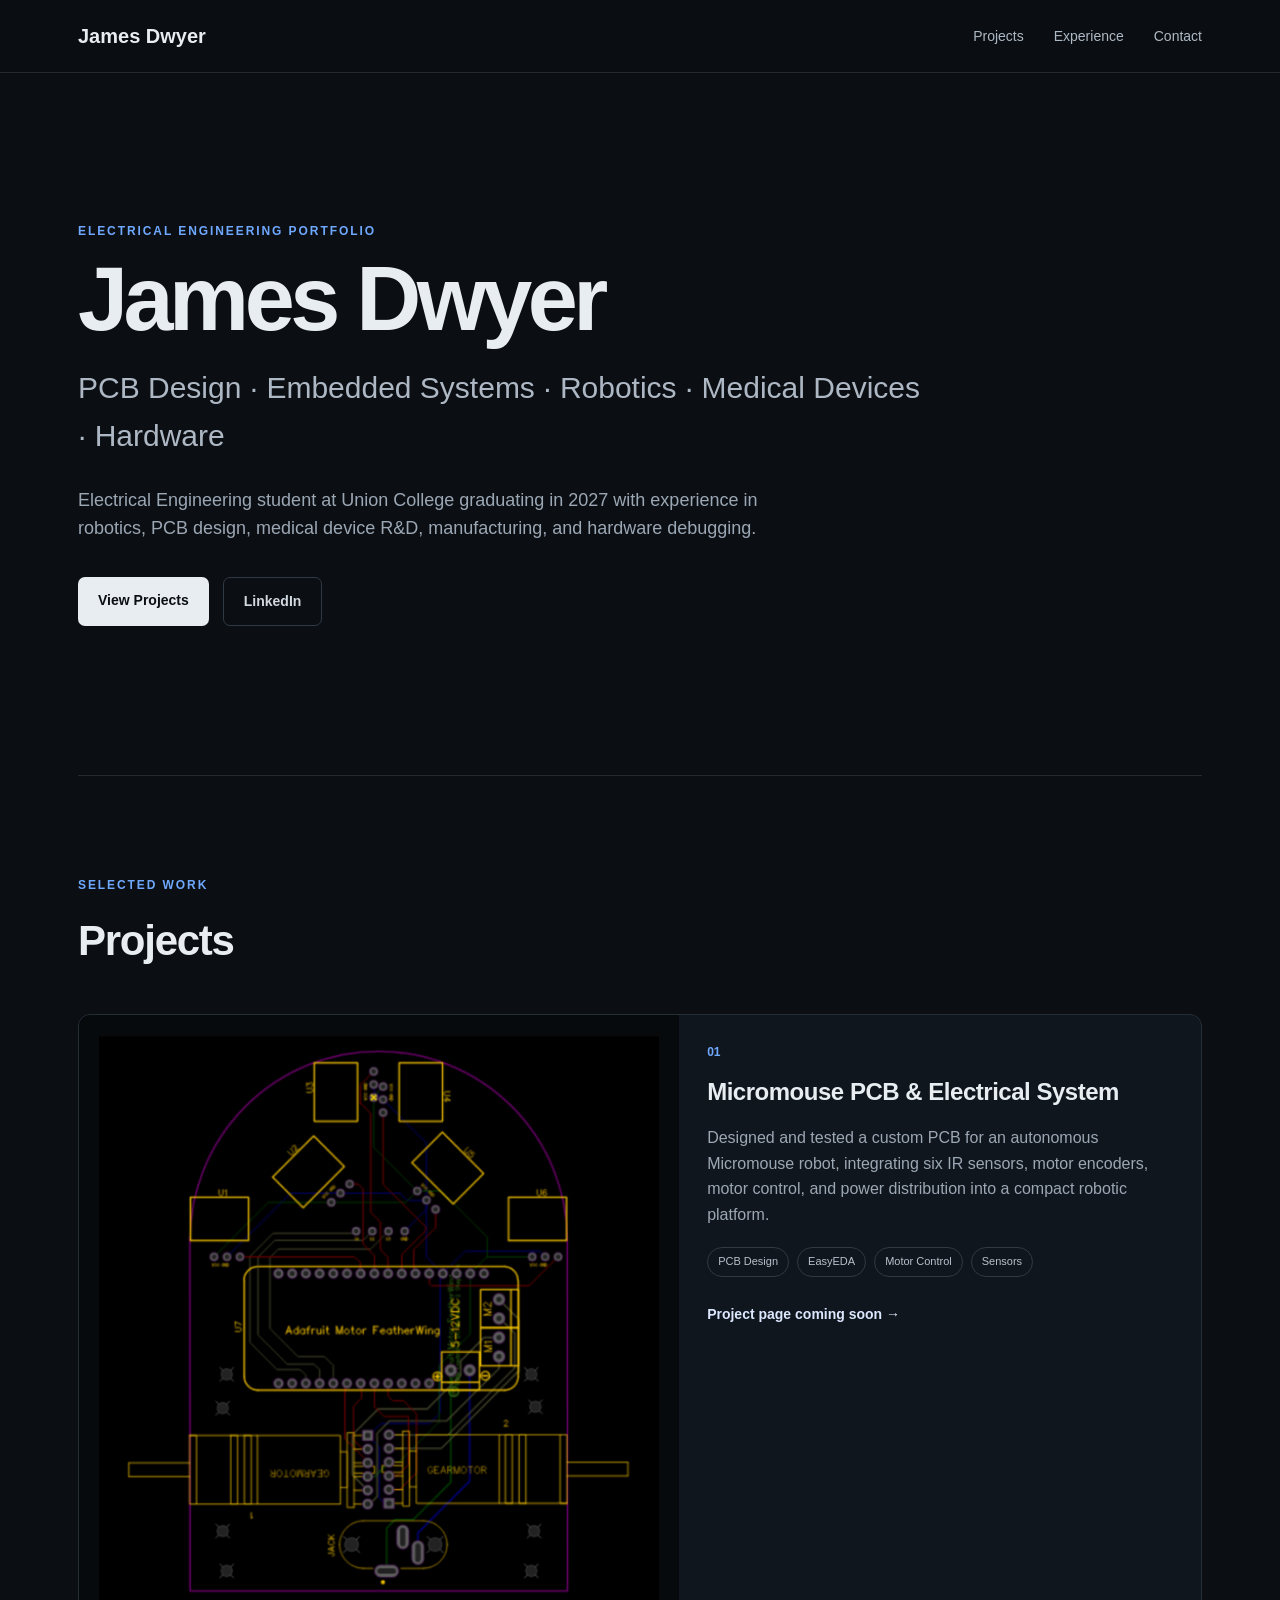
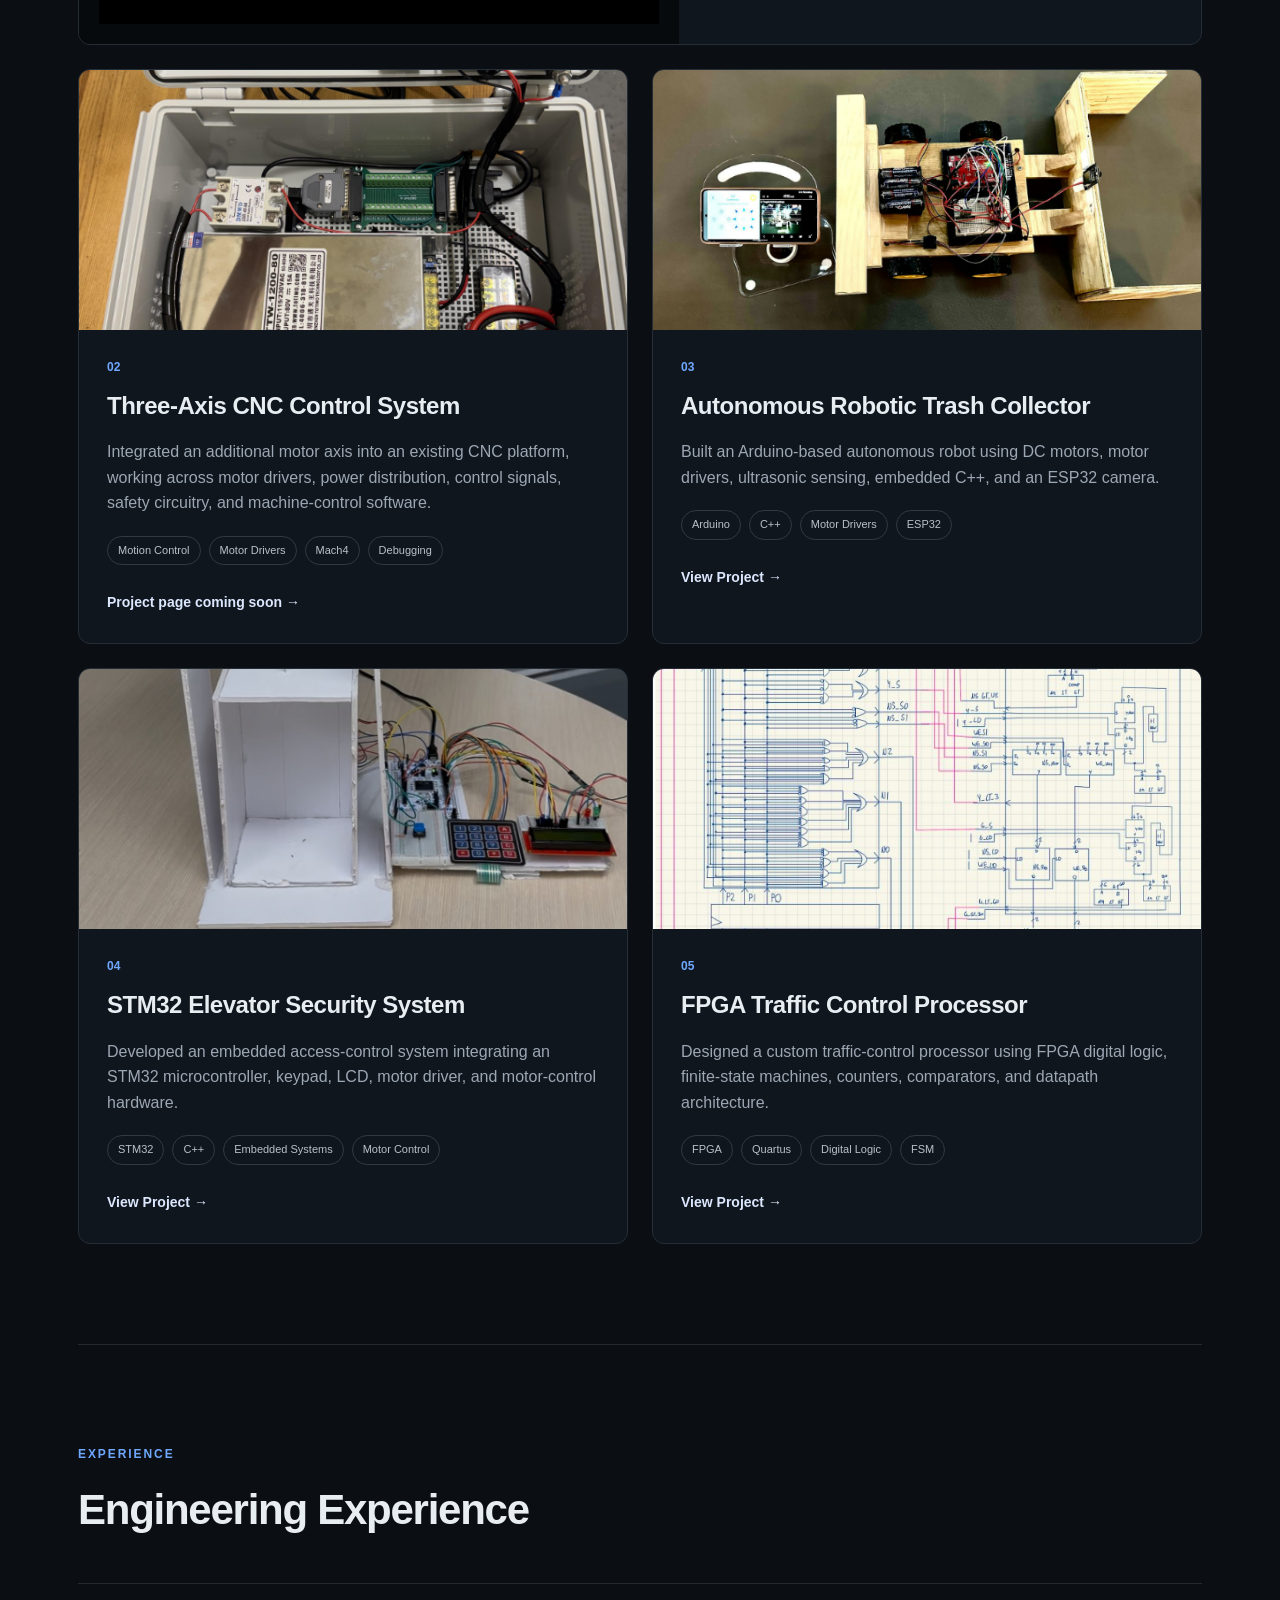
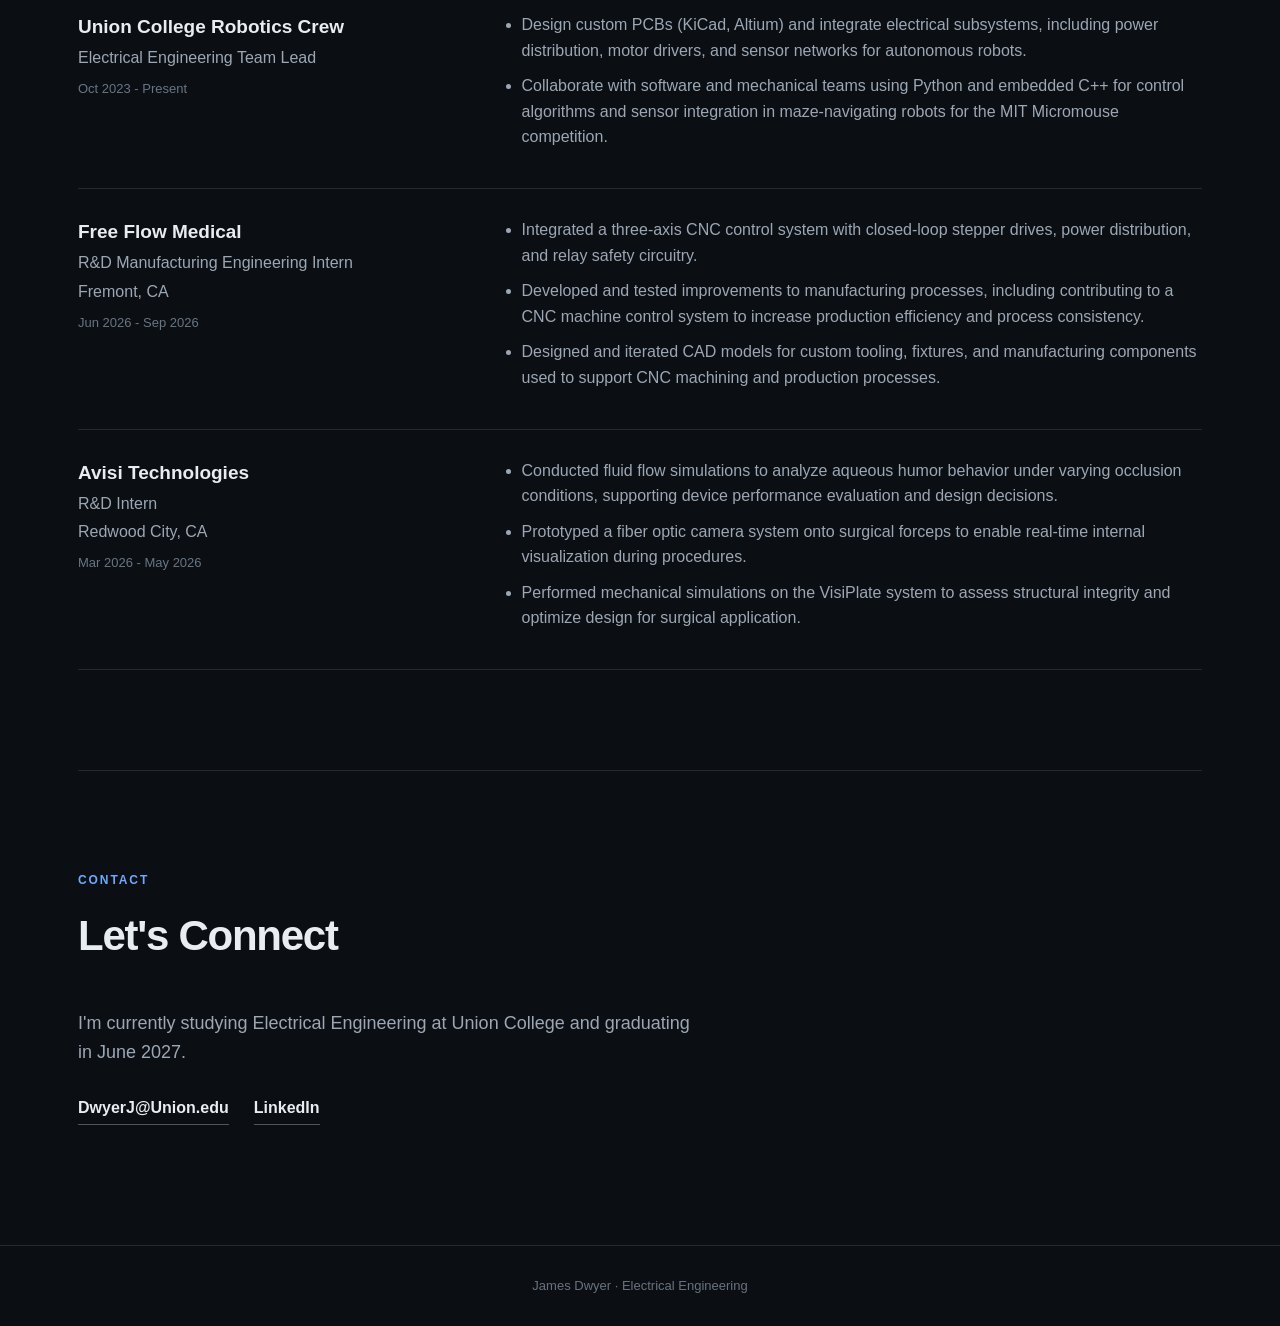
==== index.html @ d69a8310 "Update index.html" ====
<!DOCTYPE html>
<html lang="en">

<head>
    <meta charset="UTF-8">
    <meta name="viewport" content="width=device-width, initial-scale=1.0">

    <title>James Dwyer | Electrical Engineering Portfolio</title>

    <link rel="stylesheet" href="style.css">
</head>


<body>

<header>

    <nav>

        <div class="logo">
            James Dwyer
        </div>

        <div class="nav-links">
            <a href="#projects">Projects</a>
            <a href="#experience">Experience</a>
            <a href="#contact">Contact</a>
        </div>

    </nav>

</header>


<main>


    <!-- =========================
         HERO
    ========================== -->

    <section class="hero">

        <p class="eyebrow">
            ELECTRICAL ENGINEERING PORTFOLIO
        </p>

        <h1>
            James Dwyer
        </h1>

        <h2>
            PCB Design · Embedded Systems · Robotics · Medical Devices · Hardware
        </h2>

        <p class="hero-description">
            Electrical Engineering student at Union College graduating in 2027
            with experience in robotics, PCB design, medical device R&D,
            manufacturing, and hardware debugging.
        </p>

        <div class="hero-buttons">

            <a
                href="#projects"
                class="button primary"
            >
                View Projects
            </a>

            <a
                href="https://www.linkedin.com/in/jamespatrickdwyer/"
                class="button secondary"
                target="_blank"
                rel="noopener noreferrer"
            >
                LinkedIn
            </a>

        </div>

    </section>



    <!-- =========================
         PROJECTS
    ========================== -->

    <section
        id="projects"
        class="projects-section"
    >

        <p class="section-label">
            SELECTED WORK
        </p>

        <h2>
            Projects
        </h2>


        <div class="project-grid">


            <!-- MICROMOUSE -->

            <article class="project-card featured">

                <img
                    src="assets/micromouse-pcb-layout.png"
                    alt="Micromouse PCB layout"
                >

                <div class="project-content">

                    <p class="project-number">
                        01
                    </p>

                    <h3>
                        Micromouse PCB & Electrical System
                    </h3>

                    <p>
                        Designed and tested a custom PCB for an autonomous
                        Micromouse robot, integrating six IR sensors,
                        motor encoders, motor control, and power distribution
                        into a compact robotic platform.
                    </p>

                    <div class="tags">

                        <span>PCB Design</span>
                        <span>EasyEDA</span>
                        <span>Motor Control</span>
                        <span>Sensors</span>

                    </div>

                    <a
                        href="#"
                        class="project-link"
                    >
                        Project page coming soon →
                    </a>

                </div>

            </article>



            <!-- CNC -->

            <article class="project-card">

                <img
                    src="assets/cnc-control-system.png"
                    alt="Three-axis CNC control system"
                >

                <div class="project-content">

                    <p class="project-number">
                        02
                    </p>

                    <h3>
                        Three-Axis CNC Control System
                    </h3>

                    <p>
                        Integrated an additional motor axis into an existing
                        CNC platform, working across motor drivers,
                        power distribution, control signals, safety circuitry,
                        and machine-control software.
                    </p>

                    <div class="tags">

                        <span>Motion Control</span>
                        <span>Motor Drivers</span>
                        <span>Mach4</span>
                        <span>Debugging</span>

                    </div>

                    <a
                        href="#"
                        class="project-link"
                    >
                        Project page coming soon →
                    </a>

                </div>

            </article>



            <!-- ROBOTIC TRASH COLLECTOR -->

            <article class="project-card">

                <img
                    src="assets/robotic-trash-collector.png"
                    alt="Autonomous robotic trash collector"
                >

                <div class="project-content">

                    <p class="project-number">
                        03
                    </p>

                    <h3>
                        Autonomous Robotic Trash Collector
                    </h3>

                    <p>
                        Built an Arduino-based autonomous robot using
                        DC motors, motor drivers, ultrasonic sensing,
                        embedded C++, and an ESP32 camera.
                    </p>

                    <div class="tags">

                        <span>Arduino</span>
                        <span>C++</span>
                        <span>Motor Drivers</span>
                        <span>ESP32</span>

                    </div>

                    <a
                        href="https://dwyerjd.github.io/roboticTrash-collector/"
                        class="project-link"
                        target="_blank"
                        rel="noopener noreferrer"
                    >
                        View Project →
                    </a>

                </div>

            </article>



            <!-- ELEVATOR -->

            <article class="project-card">

                <img
                    src="assets/elevator-project.jpg"
                    alt="STM32 elevator security system"
                >

                <div class="project-content">

                    <p class="project-number">
                        04
                    </p>

                    <h3>
                        STM32 Elevator Security System
                    </h3>

                    <p>
                        Developed an embedded access-control system integrating
                        an STM32 microcontroller, keypad, LCD, motor driver,
                        and motor-control hardware.
                    </p>

                    <div class="tags">

                        <span>STM32</span>
                        <span>C++</span>
                        <span>Embedded Systems</span>
                        <span>Motor Control</span>

                    </div>

                    <a
                        href="https://dwyerjd.github.io/elevator-security/"
                        class="project-link"
                        target="_blank"
                        rel="noopener noreferrer"
                    >
                        View Project →
                    </a>

                </div>

            </article>



            <!-- FPGA -->

            <article class="project-card">

                <img
                    src="assets/traffic-processor.jpg"
                    alt="FPGA traffic control processor"
                >

                <div class="project-content">

                    <p class="project-number">
                        05
                    </p>

                    <h3>
                        FPGA Traffic Control Processor
                    </h3>

                    <p>
                        Designed a custom traffic-control processor using
                        FPGA digital logic, finite-state machines,
                        counters, comparators, and datapath architecture.
                    </p>

                    <div class="tags">

                        <span>FPGA</span>
                        <span>Quartus</span>
                        <span>Digital Logic</span>
                        <span>FSM</span>

                    </div>

                    <a
                        href="https://dwyerjd.github.io/traffic-processor/"
                        class="project-link"
                        target="_blank"
                        rel="noopener noreferrer"
                    >
                        View Project →
                    </a>

                </div>

            </article>


        </div>

    </section>



    <!-- =========================
         EXPERIENCE
    ========================== -->

    <section
        id="experience"
        class="experience-section"
    >

        <p class="section-label">
            EXPERIENCE
        </p>

        <h2>
            Engineering Experience
        </h2>



        <!-- UNION ROBOTICS -->

        <div class="experience-item">

            <div class="experience-heading">

                <h3>
                    Union College Robotics Crew
                </h3>

                <p class="experience-role">
                    Electrical Engineering Team Lead
                </p>

                <p class="experience-date">
                    Oct 2023 - Present
                </p>

            </div>


            <ul>

                <li>
                    Design custom PCBs (KiCad, Altium) and integrate electrical subsystems,
                    including power distribution, motor drivers, and sensor networks for autonomous robots.
                </li>

                <li>
                    Collaborate with software and mechanical teams using Python and embedded C++
                    for control algorithms and sensor integration in maze-navigating robots for the MIT
                    Micromouse competition.
                </li>

            </ul>

        </div>



        <!-- FREE FLOW MEDICAL -->

        <div class="experience-item">

            <div class="experience-heading">

                <h3>
                    Free Flow Medical
                </h3>

                <p class="experience-role">
                    R&D Manufacturing Engineering Intern
                </p>

                <p class="experience-location">
                    Fremont, CA
                </p>

                <p class="experience-date">
                    Jun 2026 - Sep 2026
                </p>

            </div>


            <ul>

                <li>
                    Integrated a three-axis CNC control system with closed-loop stepper drives,
                    power distribution, and relay safety circuitry.
                </li>

                <li>
                    Developed and tested improvements to manufacturing processes, including contributing
                    to a CNC machine control system to increase production efficiency and process consistency.
                </li>

                <li>
                    Designed and iterated CAD models for custom tooling, fixtures, and manufacturing
                    components used to support CNC machining and production processes.
                </li>

            </ul>

        </div>



        <!-- AVISI -->

        <div class="experience-item">

            <div class="experience-heading">

                <h3>
                    Avisi Technologies
                </h3>

                <p class="experience-role">
                    R&D Intern
                </p>

                <p class="experience-location">
                    Redwood City, CA
                </p>

                <p class="experience-date">
                    Mar 2026 - May 2026
                </p>

            </div>


            <ul>

                <li>
                    Conducted fluid flow simulations to analyze aqueous humor behavior under varying
                    occlusion conditions, supporting device performance evaluation and design decisions.
                </li>

                <li>
                    Prototyped a fiber optic camera system onto surgical forceps to enable real-time
                    internal visualization during procedures.
                </li>

                <li>
                    Performed mechanical simulations on the VisiPlate system to assess structural
                    integrity and optimize design for surgical application.
                </li>

            </ul>

        </div>


    </section>



    <!-- =========================
         CONTACT
    ========================== -->

    <section
        id="contact"
        class="contact-section"
    >

        <p class="section-label">
            CONTACT
        </p>

        <h2>
            Let's Connect
        </h2>

        <p>
            I'm currently studying Electrical Engineering at Union College
            and graduating in June 2027.
        </p>


        <div class="contact-links">

            <a href="mailto:DwyerJ@Union.edu">
                DwyerJ@Union.edu
            </a>

            <a
                href="https://www.linkedin.com/in/jamespatrickdwyer/"
                target="_blank"
                rel="noopener noreferrer"
            >
                LinkedIn
            </a>

        </div>

    </section>


</main>



<footer>

    <p>
        James Dwyer · Electrical Engineering
    </p>

</footer>


</body>

</html>
---- style.css ----
/* =========================
   BASE
========================= */

* {
    box-sizing: border-box;
    margin: 0;
    padding: 0;
}

html {
    scroll-behavior: smooth;
}

body {
    font-family: Inter, -apple-system, BlinkMacSystemFont, "Segoe UI", sans-serif;
    background: #0b0f14;
    color: #e8edf2;
    line-height: 1.6;
}

a {
    color: inherit;
    text-decoration: none;
}

img {
    width: 100%;
    display: block;
}


/* =========================
   NAVIGATION
========================= */

header {
    border-bottom: 1px solid #232a32;
    background: rgba(11, 15, 20, 0.95);
    position: sticky;
    top: 0;
    z-index: 100;
}

nav {
    max-width: 1180px;
    margin: auto;
    padding: 20px 28px;
    display: flex;
    justify-content: space-between;
    align-items: center;
}

.logo {
    font-size: 20px;
    font-weight: 700;
}

.nav-links {
    display: flex;
    gap: 30px;
}

.nav-links a {
    color: #aeb8c4;
    font-size: 14px;
    transition: 0.2s;
}

.nav-links a:hover {
    color: #ffffff;
}


/* =========================
   GENERAL
========================= */

main {
    max-width: 1180px;
    margin: auto;
    padding: 0 28px;
}

section {
    padding: 100px 0;
}

.section-label,
.eyebrow {
    color: #6fa8ff;
    font-size: 12px;
    font-weight: 700;
    letter-spacing: 0.16em;
    margin-bottom: 12px;
}


/* =========================
   HERO
========================= */

.hero {
    min-height: 78vh;
    display: flex;
    flex-direction: column;
    justify-content: center;
    max-width: 850px;
}

.hero h1 {
    font-size: clamp(52px, 8vw, 90px);
    line-height: 1;
    letter-spacing: -0.05em;
    margin-bottom: 20px;
}

.hero h2 {
    color: #aeb8c4;
    font-size: clamp(20px, 3vw, 30px);
    font-weight: 500;
    margin-bottom: 26px;
}

.hero-description {
    color: #9ca7b4;
    max-width: 680px;
    font-size: 18px;
}

.hero-buttons {
    display: flex;
    gap: 14px;
    margin-top: 34px;
}

.button {
    display: inline-block;
    padding: 12px 20px;
    border-radius: 7px;
    font-weight: 600;
    font-size: 14px;
    transition: 0.2s ease;
}

.button.primary {
    background: #e8edf2;
    color: #0b0f14;
}

.button.primary:hover {
    background: #ffffff;
    transform: translateY(-2px);
}

.button.secondary {
    border: 1px solid #303944;
    color: #d2d8df;
}

.button.secondary:hover {
    border-color: #697583;
    background: #121820;
}


/* =========================
   PROJECTS
========================= */

.projects-section {
    border-top: 1px solid #232a32;
}

.projects-section > h2,
.experience-section > h2,
.contact-section > h2 {
    font-size: 42px;
    margin-bottom: 40px;
    letter-spacing: -0.03em;
}

.project-grid {
    display: grid;
    grid-template-columns: repeat(2, 1fr);
    gap: 24px;
}

.project-card {
    border: 1px solid #252d36;
    border-radius: 12px;
    overflow: hidden;
    background: #10161d;
    transition: transform 0.2s ease, border-color 0.2s ease;
}

.project-card:hover {
    transform: translateY(-4px);
    border-color: #46515e;
}

.project-card.featured {
    grid-column: 1 / -1;
    display: grid;
    grid-template-columns: 1.15fr 1fr;
}

.project-card img {
    height: 260px;
    object-fit: cover;
    background: #070a0d;
}

.project-card.featured img {
    height: 100%;
    min-height: 380px;
    object-fit: contain;
    padding: 20px;
}

.project-content {
    padding: 28px;
}

.project-number {
    font-size: 12px;
    color: #6fa8ff;
    font-weight: 700;
    margin-bottom: 10px;
}

.project-content h3 {
    font-size: 24px;
    margin-bottom: 14px;
    letter-spacing: -0.02em;
}

.project-content > p:not(.project-number) {
    color: #9ca7b4;
    margin-bottom: 20px;
}

.tags {
    display: flex;
    flex-wrap: wrap;
    gap: 8px;
    margin-bottom: 24px;
}

.tags span {
    border: 1px solid #303944;
    border-radius: 999px;
    padding: 5px 10px;
    font-size: 11px;
    color: #b8c1cb;
}

.project-link {
    font-size: 14px;
    font-weight: 700;
    color: #dce8ff;
}

.project-link:hover {
    color: #6fa8ff;
}


/* =========================
   EXPERIENCE
========================= */

.experience-section {
    border-top: 1px solid #232a32;
}

.experience-item {
    display: grid;
    grid-template-columns: 0.8fr 1.5fr;
    gap: 50px;
    padding: 28px 0;
    border-top: 1px solid #232a32;
}

.experience-item:last-child {
    border-bottom: 1px solid #232a32;
}

.experience-item h3 {
    font-size: 19px;
}

.experience-item div p,
.experience-item > p {
    color: #9ca7b4;
}


/* =========================
   CONTACT
========================= */

.contact-section {
    border-top: 1px solid #232a32;
    padding-bottom: 120px;
}

.contact-section > p:not(.section-label) {
    color: #9ca7b4;
    max-width: 620px;
    font-size: 18px;
}

.contact-links {
    margin-top: 28px;
    display: flex;
    gap: 25px;
}

.contact-links a {
    font-weight: 600;
    border-bottom: 1px solid #4b5663;
    padding-bottom: 3px;
}

.contact-links a:hover {
    color: #6fa8ff;
}


/* =========================
   FOOTER
========================= */

footer {
    border-top: 1px solid #232a32;
    padding: 30px 28px;
    text-align: center;
    color: #68727e;
    font-size: 13px;
}


/* =========================
   MOBILE
========================= */

@media (max-width: 800px) {

    nav {
        padding: 18px 20px;
    }

    .nav-links {
        gap: 16px;
    }

    main {
        padding: 0 20px;
    }

    section {
        padding: 70px 0;
    }

    .hero {
        min-height: 72vh;
    }

    .hero-buttons {
        flex-wrap: wrap;
    }

    .project-grid {
        grid-template-columns: 1fr;
    }

    .project-card.featured {
        grid-column: auto;
        display: block;
    }

    .project-card.featured img,
    .project-card img {
        height: 250px;
        min-height: 0;
    }

    .experience-item {
        grid-template-columns: 1fr;
        gap: 10px;
    }

    .nav-links a:nth-child(2) {
        display: none;
    }
}

.experience-item ul {
    color: #9ca7b4;
    padding-left: 20px;
}

.experience-item li {
    margin-bottom: 10px;
}

.experience-item div p {
    margin-top: 3px;
}

.experience-item div p:last-child {
    color: #687583;
    font-size: 13px;
    margin-top: 8px;
}
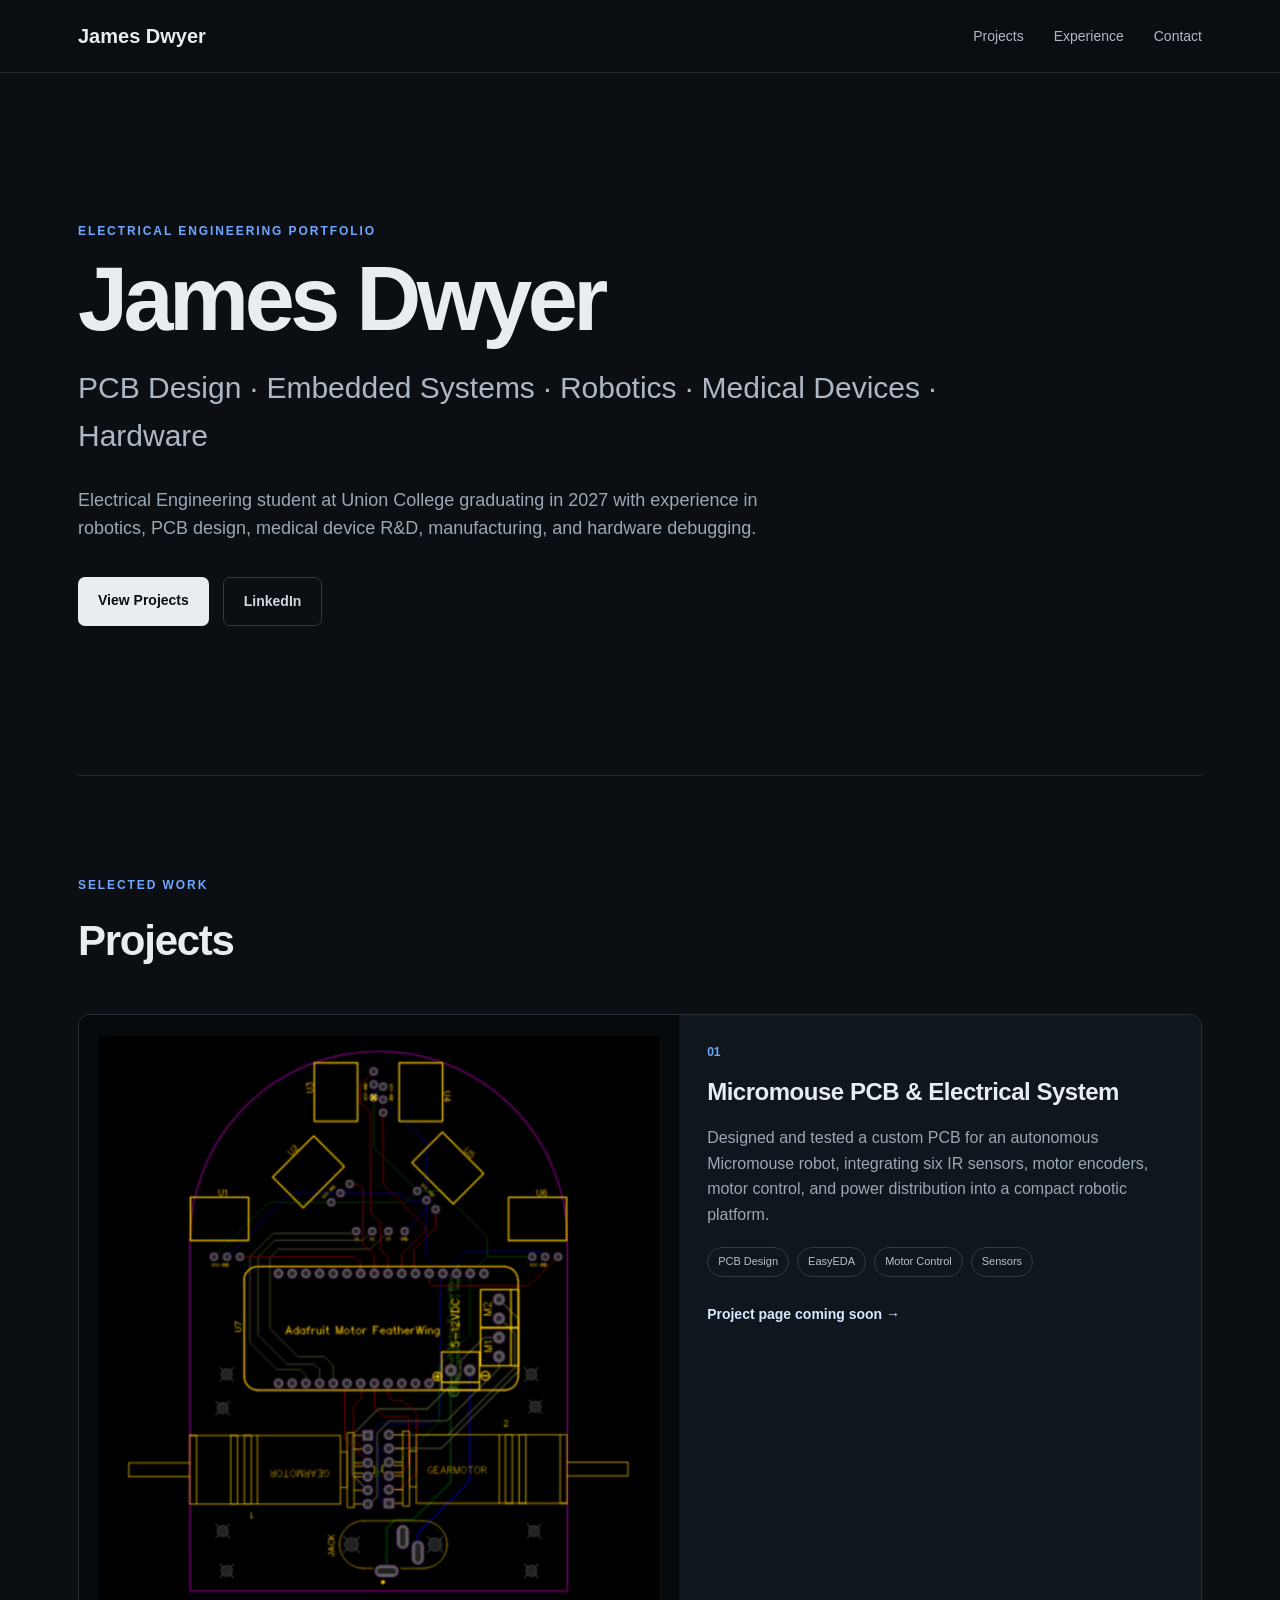
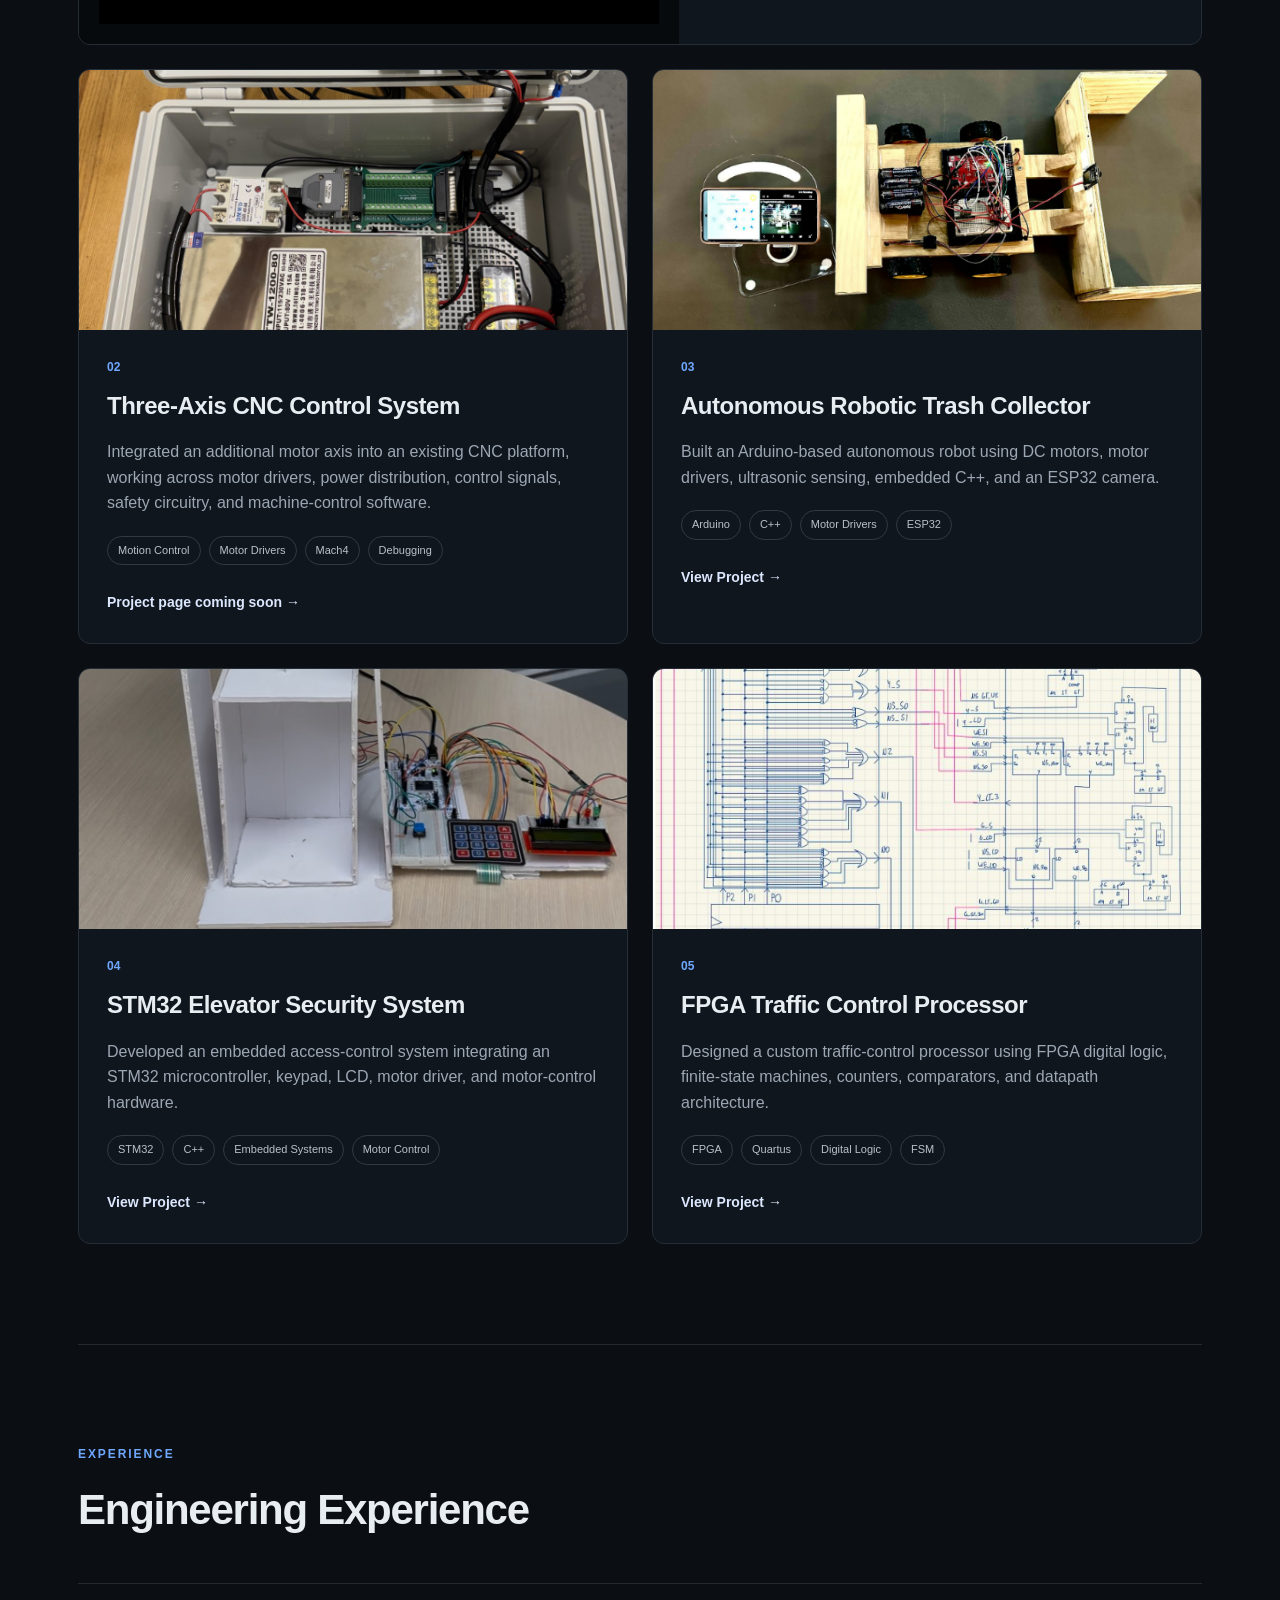
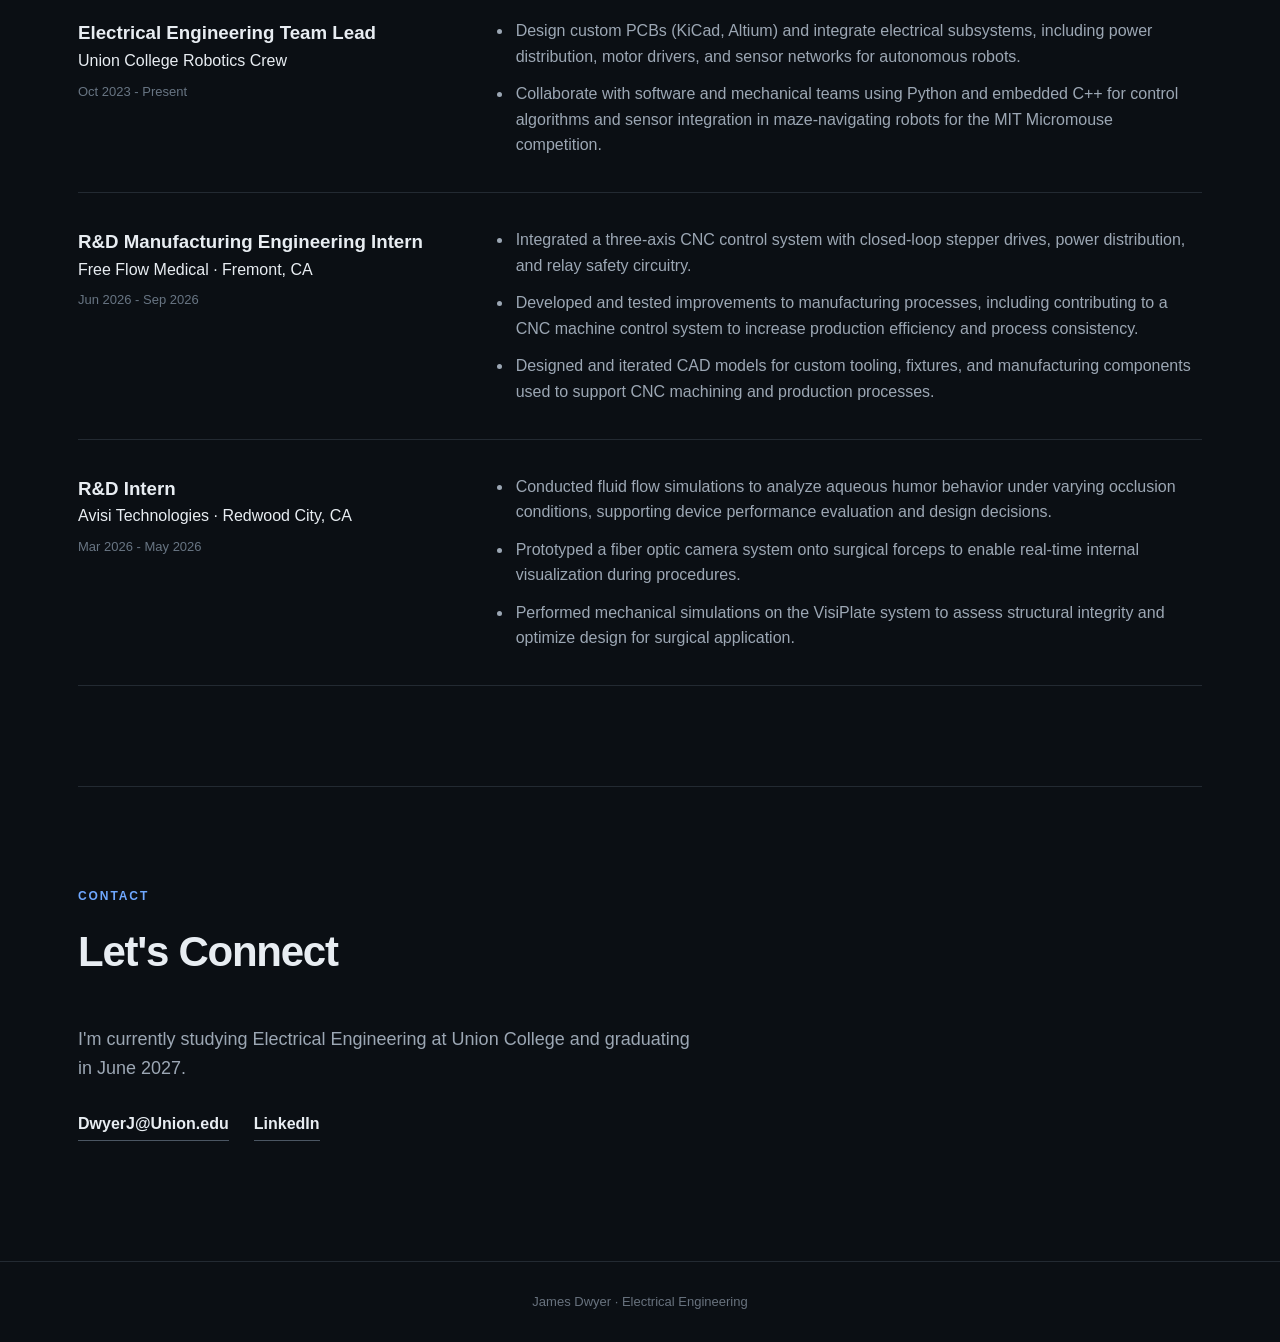
==== commit ff00ebd4: "Refactor HTML comments and structure for clarity" ====
--- a/index.html
+++ b/index.html
@@ -10,8 +10,12 @@
     <link rel="stylesheet" href="style.css">
 </head>
 
-
 <body>
+
+
+<!-- =========================
+     NAVIGATION
+========================= -->
 
 <header>
 
@@ -35,526 +39,511 @@
 <main>
 
 
-    <!-- =========================
-         HERO
-    ========================== -->
-
-    <section class="hero">
-
-        <p class="eyebrow">
-            ELECTRICAL ENGINEERING PORTFOLIO
-        </p>
-
-        <h1>
-            James Dwyer
-        </h1>
-
-        <h2>
-            PCB Design · Embedded Systems · Robotics · Medical Devices · Hardware
-        </h2>
-
-        <p class="hero-description">
-            Electrical Engineering student at Union College graduating in 2027
-            with experience in robotics, PCB design, medical device R&D,
-            manufacturing, and hardware debugging.
-        </p>
-
-        <div class="hero-buttons">
-
-            <a
-                href="#projects"
-                class="button primary"
+<!-- =========================
+     HERO
+========================= -->
+
+<section class="hero">
+
+    <p class="eyebrow">
+        ELECTRICAL ENGINEERING PORTFOLIO
+    </p>
+
+    <h1>
+        James Dwyer
+    </h1>
+
+    <h2>
+        PCB Design · Embedded Systems · Robotics · Medical Devices · Hardware
+    </h2>
+
+    <p class="hero-description">
+        Electrical Engineering student at Union College graduating in 2027
+        with experience in robotics, PCB design, medical device R&amp;D,
+        manufacturing, and hardware debugging.
+    </p>
+
+    <div class="hero-buttons">
+
+        <a
+            href="#projects"
+            class="button primary"
+        >
+            View Projects
+        </a>
+
+        <a
+            href="https://www.linkedin.com/in/jamespatrickdwyer/"
+            class="button secondary"
+            target="_blank"
+            rel="noopener noreferrer"
+        >
+            LinkedIn
+        </a>
+
+    </div>
+
+</section>
+
+
+
+<!-- =========================
+     PROJECTS
+========================= -->
+
+<section
+    id="projects"
+    class="projects-section"
+>
+
+    <p class="section-label">
+        SELECTED WORK
+    </p>
+
+    <h2>
+        Projects
+    </h2>
+
+
+    <div class="project-grid">
+
+
+        <!-- MICROMOUSE -->
+
+        <article class="project-card featured">
+
+            <img
+                src="assets/micromouse-pcb-layout.png"
+                alt="Micromouse PCB layout"
             >
-                View Projects
-            </a>
-
-            <a
-                href="https://www.linkedin.com/in/jamespatrickdwyer/"
-                class="button secondary"
-                target="_blank"
-                rel="noopener noreferrer"
+
+            <div class="project-content">
+
+                <p class="project-number">
+                    01
+                </p>
+
+                <h3>
+                    Micromouse PCB &amp; Electrical System
+                </h3>
+
+                <p>
+                    Designed and tested a custom PCB for an autonomous
+                    Micromouse robot, integrating six IR sensors,
+                    motor encoders, motor control, and power distribution
+                    into a compact robotic platform.
+                </p>
+
+                <div class="tags">
+                    <span>PCB Design</span>
+                    <span>EasyEDA</span>
+                    <span>Motor Control</span>
+                    <span>Sensors</span>
+                </div>
+
+                <a
+                    href="#"
+                    class="project-link"
+                >
+                    Project page coming soon →
+                </a>
+
+            </div>
+
+        </article>
+
+
+
+        <!-- CNC -->
+
+        <article class="project-card">
+
+            <img
+                src="assets/cnc-control-system.png"
+                alt="Three-axis CNC control system"
             >
-                LinkedIn
-            </a>
+
+            <div class="project-content">
+
+                <p class="project-number">
+                    02
+                </p>
+
+                <h3>
+                    Three-Axis CNC Control System
+                </h3>
+
+                <p>
+                    Integrated an additional motor axis into an existing
+                    CNC platform, working across motor drivers,
+                    power distribution, control signals, safety circuitry,
+                    and machine-control software.
+                </p>
+
+                <div class="tags">
+                    <span>Motion Control</span>
+                    <span>Motor Drivers</span>
+                    <span>Mach4</span>
+                    <span>Debugging</span>
+                </div>
+
+                <a
+                    href="#"
+                    class="project-link"
+                >
+                    Project page coming soon →
+                </a>
+
+            </div>
+
+        </article>
+
+
+
+        <!-- ROBOTIC TRASH COLLECTOR -->
+
+        <article class="project-card">
+
+            <img
+                src="assets/robotic-trash-collector.png"
+                alt="Autonomous robotic trash collector"
+            >
+
+            <div class="project-content">
+
+                <p class="project-number">
+                    03
+                </p>
+
+                <h3>
+                    Autonomous Robotic Trash Collector
+                </h3>
+
+                <p>
+                    Built an Arduino-based autonomous robot using
+                    DC motors, motor drivers, ultrasonic sensing,
+                    embedded C++, and an ESP32 camera.
+                </p>
+
+                <div class="tags">
+                    <span>Arduino</span>
+                    <span>C++</span>
+                    <span>Motor Drivers</span>
+                    <span>ESP32</span>
+                </div>
+
+                <a
+                    href="https://dwyerjd.github.io/roboticTrash-collector/"
+                    class="project-link"
+                    target="_blank"
+                    rel="noopener noreferrer"
+                >
+                    View Project →
+                </a>
+
+            </div>
+
+        </article>
+
+
+
+        <!-- ELEVATOR -->
+
+        <article class="project-card">
+
+            <img
+                src="assets/elevator-project.jpg"
+                alt="STM32 elevator security system"
+            >
+
+            <div class="project-content">
+
+                <p class="project-number">
+                    04
+                </p>
+
+                <h3>
+                    STM32 Elevator Security System
+                </h3>
+
+                <p>
+                    Developed an embedded access-control system integrating
+                    an STM32 microcontroller, keypad, LCD, motor driver,
+                    and motor-control hardware.
+                </p>
+
+                <div class="tags">
+                    <span>STM32</span>
+                    <span>C++</span>
+                    <span>Embedded Systems</span>
+                    <span>Motor Control</span>
+                </div>
+
+                <a
+                    href="https://dwyerjd.github.io/elevator-security/"
+                    class="project-link"
+                    target="_blank"
+                    rel="noopener noreferrer"
+                >
+                    View Project →
+                </a>
+
+            </div>
+
+        </article>
+
+
+
+        <!-- FPGA -->
+
+        <article class="project-card">
+
+            <img
+                src="assets/traffic-processor.jpg"
+                alt="FPGA traffic control processor"
+            >
+
+            <div class="project-content">
+
+                <p class="project-number">
+                    05
+                </p>
+
+                <h3>
+                    FPGA Traffic Control Processor
+                </h3>
+
+                <p>
+                    Designed a custom traffic-control processor using
+                    FPGA digital logic, finite-state machines,
+                    counters, comparators, and datapath architecture.
+                </p>
+
+                <div class="tags">
+                    <span>FPGA</span>
+                    <span>Quartus</span>
+                    <span>Digital Logic</span>
+                    <span>FSM</span>
+                </div>
+
+                <a
+                    href="https://dwyerjd.github.io/traffic-processor/"
+                    class="project-link"
+                    target="_blank"
+                    rel="noopener noreferrer"
+                >
+                    View Project →
+                </a>
+
+            </div>
+
+        </article>
+
+
+    </div>
+
+</section>
+
+
+
+<!-- =========================
+     EXPERIENCE
+========================= -->
+
+<section
+    id="experience"
+    class="experience-section"
+>
+
+    <p class="section-label">
+        EXPERIENCE
+    </p>
+
+    <h2>
+        Engineering Experience
+    </h2>
+
+
+    <!-- UNION COLLEGE ROBOTICS -->
+
+    <div class="experience-item">
+
+        <div class="experience-left">
+
+            <h3>
+                Electrical Engineering Team Lead
+            </h3>
+
+            <p class="experience-company">
+                Union College Robotics Crew
+            </p>
+
+            <p class="experience-date">
+                Oct 2023 - Present
+            </p>
 
         </div>
 
-    </section>
-
-
-
-    <!-- =========================
-         PROJECTS
-    ========================== -->
-
-    <section
-        id="projects"
-        class="projects-section"
-    >
-
-        <p class="section-label">
-            SELECTED WORK
-        </p>
-
-        <h2>
-            Projects
-        </h2>
-
-
-        <div class="project-grid">
-
-
-            <!-- MICROMOUSE -->
-
-            <article class="project-card featured">
-
-                <img
-                    src="assets/micromouse-pcb-layout.png"
-                    alt="Micromouse PCB layout"
-                >
-
-                <div class="project-content">
-
-                    <p class="project-number">
-                        01
-                    </p>
-
-                    <h3>
-                        Micromouse PCB & Electrical System
-                    </h3>
-
-                    <p>
-                        Designed and tested a custom PCB for an autonomous
-                        Micromouse robot, integrating six IR sensors,
-                        motor encoders, motor control, and power distribution
-                        into a compact robotic platform.
-                    </p>
-
-                    <div class="tags">
-
-                        <span>PCB Design</span>
-                        <span>EasyEDA</span>
-                        <span>Motor Control</span>
-                        <span>Sensors</span>
-
-                    </div>
-
-                    <a
-                        href="#"
-                        class="project-link"
-                    >
-                        Project page coming soon →
-                    </a>
-
-                </div>
-
-            </article>
-
-
-
-            <!-- CNC -->
-
-            <article class="project-card">
-
-                <img
-                    src="assets/cnc-control-system.png"
-                    alt="Three-axis CNC control system"
-                >
-
-                <div class="project-content">
-
-                    <p class="project-number">
-                        02
-                    </p>
-
-                    <h3>
-                        Three-Axis CNC Control System
-                    </h3>
-
-                    <p>
-                        Integrated an additional motor axis into an existing
-                        CNC platform, working across motor drivers,
-                        power distribution, control signals, safety circuitry,
-                        and machine-control software.
-                    </p>
-
-                    <div class="tags">
-
-                        <span>Motion Control</span>
-                        <span>Motor Drivers</span>
-                        <span>Mach4</span>
-                        <span>Debugging</span>
-
-                    </div>
-
-                    <a
-                        href="#"
-                        class="project-link"
-                    >
-                        Project page coming soon →
-                    </a>
-
-                </div>
-
-            </article>
-
-
-
-            <!-- ROBOTIC TRASH COLLECTOR -->
-
-            <article class="project-card">
-
-                <img
-                    src="assets/robotic-trash-collector.png"
-                    alt="Autonomous robotic trash collector"
-                >
-
-                <div class="project-content">
-
-                    <p class="project-number">
-                        03
-                    </p>
-
-                    <h3>
-                        Autonomous Robotic Trash Collector
-                    </h3>
-
-                    <p>
-                        Built an Arduino-based autonomous robot using
-                        DC motors, motor drivers, ultrasonic sensing,
-                        embedded C++, and an ESP32 camera.
-                    </p>
-
-                    <div class="tags">
-
-                        <span>Arduino</span>
-                        <span>C++</span>
-                        <span>Motor Drivers</span>
-                        <span>ESP32</span>
-
-                    </div>
-
-                    <a
-                        href="https://dwyerjd.github.io/roboticTrash-collector/"
-                        class="project-link"
-                        target="_blank"
-                        rel="noopener noreferrer"
-                    >
-                        View Project →
-                    </a>
-
-                </div>
-
-            </article>
-
-
-
-            <!-- ELEVATOR -->
-
-            <article class="project-card">
-
-                <img
-                    src="assets/elevator-project.jpg"
-                    alt="STM32 elevator security system"
-                >
-
-                <div class="project-content">
-
-                    <p class="project-number">
-                        04
-                    </p>
-
-                    <h3>
-                        STM32 Elevator Security System
-                    </h3>
-
-                    <p>
-                        Developed an embedded access-control system integrating
-                        an STM32 microcontroller, keypad, LCD, motor driver,
-                        and motor-control hardware.
-                    </p>
-
-                    <div class="tags">
-
-                        <span>STM32</span>
-                        <span>C++</span>
-                        <span>Embedded Systems</span>
-                        <span>Motor Control</span>
-
-                    </div>
-
-                    <a
-                        href="https://dwyerjd.github.io/elevator-security/"
-                        class="project-link"
-                        target="_blank"
-                        rel="noopener noreferrer"
-                    >
-                        View Project →
-                    </a>
-
-                </div>
-
-            </article>
-
-
-
-            <!-- FPGA -->
-
-            <article class="project-card">
-
-                <img
-                    src="assets/traffic-processor.jpg"
-                    alt="FPGA traffic control processor"
-                >
-
-                <div class="project-content">
-
-                    <p class="project-number">
-                        05
-                    </p>
-
-                    <h3>
-                        FPGA Traffic Control Processor
-                    </h3>
-
-                    <p>
-                        Designed a custom traffic-control processor using
-                        FPGA digital logic, finite-state machines,
-                        counters, comparators, and datapath architecture.
-                    </p>
-
-                    <div class="tags">
-
-                        <span>FPGA</span>
-                        <span>Quartus</span>
-                        <span>Digital Logic</span>
-                        <span>FSM</span>
-
-                    </div>
-
-                    <a
-                        href="https://dwyerjd.github.io/traffic-processor/"
-                        class="project-link"
-                        target="_blank"
-                        rel="noopener noreferrer"
-                    >
-                        View Project →
-                    </a>
-
-                </div>
-
-            </article>
-
+
+        <ul class="experience-bullets">
+
+            <li>
+                Design custom PCBs (KiCad, Altium) and integrate electrical subsystems,
+                including power distribution, motor drivers, and sensor networks for autonomous robots.
+            </li>
+
+            <li>
+                Collaborate with software and mechanical teams using Python and embedded C++
+                for control algorithms and sensor integration in maze-navigating robots for the MIT
+                Micromouse competition.
+            </li>
+
+        </ul>
+
+    </div>
+
+
+
+    <!-- FREE FLOW MEDICAL -->
+
+    <div class="experience-item">
+
+        <div class="experience-left">
+
+            <h3>
+                R&amp;D Manufacturing Engineering Intern
+            </h3>
+
+            <p class="experience-company">
+                Free Flow Medical · Fremont, CA
+            </p>
+
+            <p class="experience-date">
+                Jun 2026 - Sep 2026
+            </p>
 
         </div>
 
-    </section>
-
-
-
-    <!-- =========================
-         EXPERIENCE
-    ========================== -->
-
-    <section
-        id="experience"
-        class="experience-section"
-    >
-
-        <p class="section-label">
-            EXPERIENCE
-        </p>
-
-        <h2>
-            Engineering Experience
-        </h2>
-
-
-
-        <!-- UNION ROBOTICS -->
-
-        <div class="experience-item">
-
-            <div class="experience-heading">
-
-                <h3>
-                    Union College Robotics Crew
-                </h3>
-
-                <p class="experience-role">
-                    Electrical Engineering Team Lead
-                </p>
-
-                <p class="experience-date">
-                    Oct 2023 - Present
-                </p>
-
-            </div>
-
-
-            <ul>
-
-                <li>
-                    Design custom PCBs (KiCad, Altium) and integrate electrical subsystems,
-                    including power distribution, motor drivers, and sensor networks for autonomous robots.
-                </li>
-
-                <li>
-                    Collaborate with software and mechanical teams using Python and embedded C++
-                    for control algorithms and sensor integration in maze-navigating robots for the MIT
-                    Micromouse competition.
-                </li>
-
-            </ul>
+
+        <ul class="experience-bullets">
+
+            <li>
+                Integrated a three-axis CNC control system with closed-loop stepper drives,
+                power distribution, and relay safety circuitry.
+            </li>
+
+            <li>
+                Developed and tested improvements to manufacturing processes, including contributing
+                to a CNC machine control system to increase production efficiency and process consistency.
+            </li>
+
+            <li>
+                Designed and iterated CAD models for custom tooling, fixtures, and manufacturing
+                components used to support CNC machining and production processes.
+            </li>
+
+        </ul>
+
+    </div>
+
+
+
+    <!-- AVISI TECHNOLOGIES -->
+
+    <div class="experience-item">
+
+        <div class="experience-left">
+
+            <h3>
+                R&amp;D Intern
+            </h3>
+
+            <p class="experience-company">
+                Avisi Technologies · Redwood City, CA
+            </p>
+
+            <p class="experience-date">
+                Mar 2026 - May 2026
+            </p>
 
         </div>
 
 
-
-        <!-- FREE FLOW MEDICAL -->
-
-        <div class="experience-item">
-
-            <div class="experience-heading">
-
-                <h3>
-                    Free Flow Medical
-                </h3>
-
-                <p class="experience-role">
-                    R&D Manufacturing Engineering Intern
-                </p>
-
-                <p class="experience-location">
-                    Fremont, CA
-                </p>
-
-                <p class="experience-date">
-                    Jun 2026 - Sep 2026
-                </p>
-
-            </div>
-
-
-            <ul>
-
-                <li>
-                    Integrated a three-axis CNC control system with closed-loop stepper drives,
-                    power distribution, and relay safety circuitry.
-                </li>
-
-                <li>
-                    Developed and tested improvements to manufacturing processes, including contributing
-                    to a CNC machine control system to increase production efficiency and process consistency.
-                </li>
-
-                <li>
-                    Designed and iterated CAD models for custom tooling, fixtures, and manufacturing
-                    components used to support CNC machining and production processes.
-                </li>
-
-            </ul>
-
-        </div>
-
-
-
-        <!-- AVISI -->
-
-        <div class="experience-item">
-
-            <div class="experience-heading">
-
-                <h3>
-                    Avisi Technologies
-                </h3>
-
-                <p class="experience-role">
-                    R&D Intern
-                </p>
-
-                <p class="experience-location">
-                    Redwood City, CA
-                </p>
-
-                <p class="experience-date">
-                    Mar 2026 - May 2026
-                </p>
-
-            </div>
-
-
-            <ul>
-
-                <li>
-                    Conducted fluid flow simulations to analyze aqueous humor behavior under varying
-                    occlusion conditions, supporting device performance evaluation and design decisions.
-                </li>
-
-                <li>
-                    Prototyped a fiber optic camera system onto surgical forceps to enable real-time
-                    internal visualization during procedures.
-                </li>
-
-                <li>
-                    Performed mechanical simulations on the VisiPlate system to assess structural
-                    integrity and optimize design for surgical application.
-                </li>
-
-            </ul>
-
-        </div>
-
-
-    </section>
-
-
-
-    <!-- =========================
-         CONTACT
-    ========================== -->
-
-    <section
-        id="contact"
-        class="contact-section"
-    >
-
-        <p class="section-label">
-            CONTACT
-        </p>
-
-        <h2>
-            Let's Connect
-        </h2>
-
-        <p>
-            I'm currently studying Electrical Engineering at Union College
-            and graduating in June 2027.
-        </p>
-
-
-        <div class="contact-links">
-
-            <a href="mailto:DwyerJ@Union.edu">
-                DwyerJ@Union.edu
-            </a>
-
-            <a
-                href="https://www.linkedin.com/in/jamespatrickdwyer/"
-                target="_blank"
-                rel="noopener noreferrer"
-            >
-                LinkedIn
-            </a>
-
-        </div>
-
-    </section>
+        <ul class="experience-bullets">
+
+            <li>
+                Conducted fluid flow simulations to analyze aqueous humor behavior under varying
+                occlusion conditions, supporting device performance evaluation and design decisions.
+            </li>
+
+            <li>
+                Prototyped a fiber optic camera system onto surgical forceps to enable real-time
+                internal visualization during procedures.
+            </li>
+
+            <li>
+                Performed mechanical simulations on the VisiPlate system to assess structural
+                integrity and optimize design for surgical application.
+            </li>
+
+        </ul>
+
+    </div>
+
+
+</section>
+
+
+
+<!-- =========================
+     CONTACT
+========================= -->
+
+<section
+    id="contact"
+    class="contact-section"
+>
+
+    <p class="section-label">
+        CONTACT
+    </p>
+
+    <h2>
+        Let's Connect
+    </h2>
+
+    <p>
+        I'm currently studying Electrical Engineering at Union College
+        and graduating in June 2027.
+    </p>
+
+
+    <div class="contact-links">
+
+        <a href="mailto:DwyerJ@Union.edu">
+            DwyerJ@Union.edu
+        </a>
+
+        <a
+            href="https://www.linkedin.com/in/jamespatrickdwyer/"
+            target="_blank"
+            rel="noopener noreferrer"
+        >
+            LinkedIn
+        </a>
+
+    </div>
+
+</section>
 
 
 </main>
 
 
+
+<!-- =========================
+     FOOTER
+========================= -->
 
 <footer>
 
--- a/style.css
+++ b/style.css
@@ -1,5 +1,5 @@
 /* =========================
-   BASE
+   RESET / BASE
 ========================= */
 
 * {
@@ -13,9 +13,17 @@
 }
 
 body {
-    font-family: Inter, -apple-system, BlinkMacSystemFont, "Segoe UI", sans-serif;
+    font-family:
+        Inter,
+        -apple-system,
+        BlinkMacSystemFont,
+        "Segoe UI",
+        Arial,
+        sans-serif;
+
     background: #0b0f14;
     color: #e8edf2;
+
     line-height: 1.6;
 }
 
@@ -25,9 +33,10 @@
 }
 
 img {
+    display: block;
     width: 100%;
-    display: block;
-}
+}
+
 
 
 /* =========================
@@ -35,18 +44,25 @@
 ========================= */
 
 header {
-    border-bottom: 1px solid #232a32;
-    background: rgba(11, 15, 20, 0.95);
     position: sticky;
     top: 0;
+
     z-index: 100;
+
+    background: rgba(11, 15, 20, 0.95);
+
+    border-bottom: 1px solid #232a32;
 }
 
 nav {
     max-width: 1180px;
-    margin: auto;
+
+    margin: 0 auto;
+
     padding: 20px 28px;
+
     display: flex;
+
     justify-content: space-between;
     align-items: center;
 }
@@ -63,8 +79,10 @@
 
 .nav-links a {
     color: #aeb8c4;
+
     font-size: 14px;
-    transition: 0.2s;
+
+    transition: color 0.2s ease;
 }
 
 .nav-links a:hover {
@@ -72,13 +90,16 @@
 }
 
 
-/* =========================
-   GENERAL
+
+/* =========================
+   GENERAL LAYOUT
 ========================= */
 
 main {
     max-width: 1180px;
-    margin: auto;
+
+    margin: 0 auto;
+
     padding: 0 28px;
 }
 
@@ -89,11 +110,16 @@
 .section-label,
 .eyebrow {
     color: #6fa8ff;
+
     font-size: 12px;
+
     font-weight: 700;
+
     letter-spacing: 0.16em;
+
     margin-bottom: 12px;
 }
+
 
 
 /* =========================
@@ -102,119 +128,169 @@
 
 .hero {
     min-height: 78vh;
+
     display: flex;
     flex-direction: column;
+
     justify-content: center;
-    max-width: 850px;
+
+    max-width: 900px;
 }
 
 .hero h1 {
     font-size: clamp(52px, 8vw, 90px);
+
     line-height: 1;
+
     letter-spacing: -0.05em;
+
     margin-bottom: 20px;
 }
 
 .hero h2 {
     color: #aeb8c4;
+
     font-size: clamp(20px, 3vw, 30px);
+
     font-weight: 500;
+
     margin-bottom: 26px;
 }
 
 .hero-description {
     color: #9ca7b4;
-    max-width: 680px;
+
+    max-width: 690px;
+
     font-size: 18px;
 }
 
 .hero-buttons {
     display: flex;
+
     gap: 14px;
+
     margin-top: 34px;
 }
 
 .button {
     display: inline-block;
+
     padding: 12px 20px;
+
     border-radius: 7px;
+
+    font-size: 14px;
+
     font-weight: 600;
-    font-size: 14px;
-    transition: 0.2s ease;
+
+    transition:
+        transform 0.2s ease,
+        background 0.2s ease,
+        border-color 0.2s ease;
 }
 
 .button.primary {
     background: #e8edf2;
+
     color: #0b0f14;
 }
 
 .button.primary:hover {
     background: #ffffff;
+
     transform: translateY(-2px);
 }
 
 .button.secondary {
     border: 1px solid #303944;
+
     color: #d2d8df;
 }
 
 .button.secondary:hover {
     border-color: #697583;
+
     background: #121820;
 }
 
 
-/* =========================
-   PROJECTS
-========================= */
-
-.projects-section {
-    border-top: 1px solid #232a32;
-}
+
+/* =========================
+   SECTION HEADINGS
+========================= */
 
 .projects-section > h2,
 .experience-section > h2,
 .contact-section > h2 {
     font-size: 42px;
+
+    letter-spacing: -0.03em;
+
     margin-bottom: 40px;
-    letter-spacing: -0.03em;
+}
+
+
+
+/* =========================
+   PROJECTS
+========================= */
+
+.projects-section {
+    border-top: 1px solid #232a32;
 }
 
 .project-grid {
     display: grid;
+
     grid-template-columns: repeat(2, 1fr);
+
     gap: 24px;
 }
 
 .project-card {
+    overflow: hidden;
+
+    background: #10161d;
+
     border: 1px solid #252d36;
+
     border-radius: 12px;
-    overflow: hidden;
-    background: #10161d;
-    transition: transform 0.2s ease, border-color 0.2s ease;
+
+    transition:
+        transform 0.2s ease,
+        border-color 0.2s ease;
 }
 
 .project-card:hover {
     transform: translateY(-4px);
+
     border-color: #46515e;
 }
 
 .project-card.featured {
     grid-column: 1 / -1;
+
     display: grid;
+
     grid-template-columns: 1.15fr 1fr;
 }
 
 .project-card img {
     height: 260px;
+
     object-fit: cover;
+
     background: #070a0d;
 }
 
 .project-card.featured img {
     height: 100%;
+
     min-height: 380px;
+
     object-fit: contain;
+
     padding: 20px;
 }
 
@@ -223,42 +299,57 @@
 }
 
 .project-number {
+    color: #6fa8ff;
+
     font-size: 12px;
-    color: #6fa8ff;
+
     font-weight: 700;
+
     margin-bottom: 10px;
 }
 
 .project-content h3 {
     font-size: 24px;
+
+    letter-spacing: -0.02em;
+
     margin-bottom: 14px;
-    letter-spacing: -0.02em;
 }
 
 .project-content > p:not(.project-number) {
     color: #9ca7b4;
+
     margin-bottom: 20px;
 }
 
 .tags {
     display: flex;
+
     flex-wrap: wrap;
+
     gap: 8px;
+
     margin-bottom: 24px;
 }
 
 .tags span {
     border: 1px solid #303944;
+
     border-radius: 999px;
+
     padding: 5px 10px;
+
+    color: #b8c1cb;
+
     font-size: 11px;
-    color: #b8c1cb;
 }
 
 .project-link {
+    color: #dce8ff;
+
     font-size: 14px;
+
     font-weight: 700;
-    color: #dce8ff;
 }
 
 .project-link:hover {
@@ -266,6 +357,7 @@
 }
 
 
+
 /* =========================
    EXPERIENCE
 ========================= */
@@ -276,9 +368,13 @@
 
 .experience-item {
     display: grid;
-    grid-template-columns: 0.8fr 1.5fr;
-    gap: 50px;
-    padding: 28px 0;
+
+    grid-template-columns: 0.75fr 1.5fr;
+
+    gap: 60px;
+
+    padding: 34px 0;
+
     border-top: 1px solid #232a32;
 }
 
@@ -286,14 +382,52 @@
     border-bottom: 1px solid #232a32;
 }
 
-.experience-item h3 {
-    font-size: 19px;
-}
-
-.experience-item div p,
-.experience-item > p {
+.experience-heading h3 {
+    font-size: 20px;
+
+    margin-bottom: 5px;
+}
+
+.experience-role {
+    color: #c2cad3;
+
+    font-size: 14px;
+
+    font-weight: 500;
+}
+
+.experience-location {
+    color: #818b96;
+
+    font-size: 13px;
+
+    margin-top: 4px;
+}
+
+.experience-date {
+    color: #687583;
+
+    font-size: 13px;
+
+    margin-top: 8px;
+}
+
+.experience-item ul {
+    padding-left: 20px;
+
     color: #9ca7b4;
 }
+
+.experience-item li {
+    margin-bottom: 12px;
+
+    padding-left: 3px;
+}
+
+.experience-item li:last-child {
+    margin-bottom: 0;
+}
+
 
 
 /* =========================
@@ -302,25 +436,32 @@
 
 .contact-section {
     border-top: 1px solid #232a32;
+
     padding-bottom: 120px;
 }
 
 .contact-section > p:not(.section-label) {
     color: #9ca7b4;
+
     max-width: 620px;
+
     font-size: 18px;
 }
 
 .contact-links {
+    display: flex;
+
+    gap: 25px;
+
     margin-top: 28px;
-    display: flex;
-    gap: 25px;
 }
 
 .contact-links a {
+    padding-bottom: 3px;
+
+    border-bottom: 1px solid #4b5663;
+
     font-weight: 600;
-    border-bottom: 1px solid #4b5663;
-    padding-bottom: 3px;
 }
 
 .contact-links a:hover {
@@ -328,21 +469,27 @@
 }
 
 
+
 /* =========================
    FOOTER
 ========================= */
 
 footer {
+    padding: 30px 28px;
+
     border-top: 1px solid #232a32;
-    padding: 30px 28px;
+
+    color: #68727e;
+
+    font-size: 13px;
+
     text-align: center;
-    color: #68727e;
-    font-size: 13px;
-}
-
-
-/* =========================
-   MOBILE
+}
+
+
+
+/* =========================
+   TABLET / MOBILE
 ========================= */
 
 @media (max-width: 800px) {
@@ -377,40 +524,73 @@
 
     .project-card.featured {
         grid-column: auto;
+
         display: block;
     }
 
     .project-card.featured img,
     .project-card img {
         height: 250px;
+
         min-height: 0;
     }
 
     .experience-item {
         grid-template-columns: 1fr;
-        gap: 10px;
+
+        gap: 20px;
     }
 
     .nav-links a:nth-child(2) {
         display: none;
     }
-}
-
-.experience-item ul {
-    color: #9ca7b4;
-    padding-left: 20px;
-}
-
-.experience-item li {
-    margin-bottom: 10px;
-}
-
-.experience-item div p {
-    margin-top: 3px;
-}
-
-.experience-item div p:last-child {
-    color: #687583;
-    font-size: 13px;
-    margin-top: 8px;
-}
+
+    .projects-section > h2,
+    .experience-section > h2,
+    .contact-section > h2 {
+        font-size: 34px;
+    }
+
+}
+
+
+
+/* =========================
+   SMALL MOBILE
+========================= */
+
+@media (max-width: 500px) {
+
+    .logo {
+        font-size: 17px;
+    }
+
+    .nav-links {
+        gap: 12px;
+    }
+
+    .nav-links a {
+        font-size: 12px;
+    }
+
+    .hero-description {
+        font-size: 16px;
+    }
+
+    .hero h2 {
+        line-height: 1.4;
+    }
+
+    .project-content {
+        padding: 22px;
+    }
+
+    .contact-links {
+        flex-direction: column;
+
+        align-items: flex-start;
+
+        gap: 14px;
+    }
+
+}
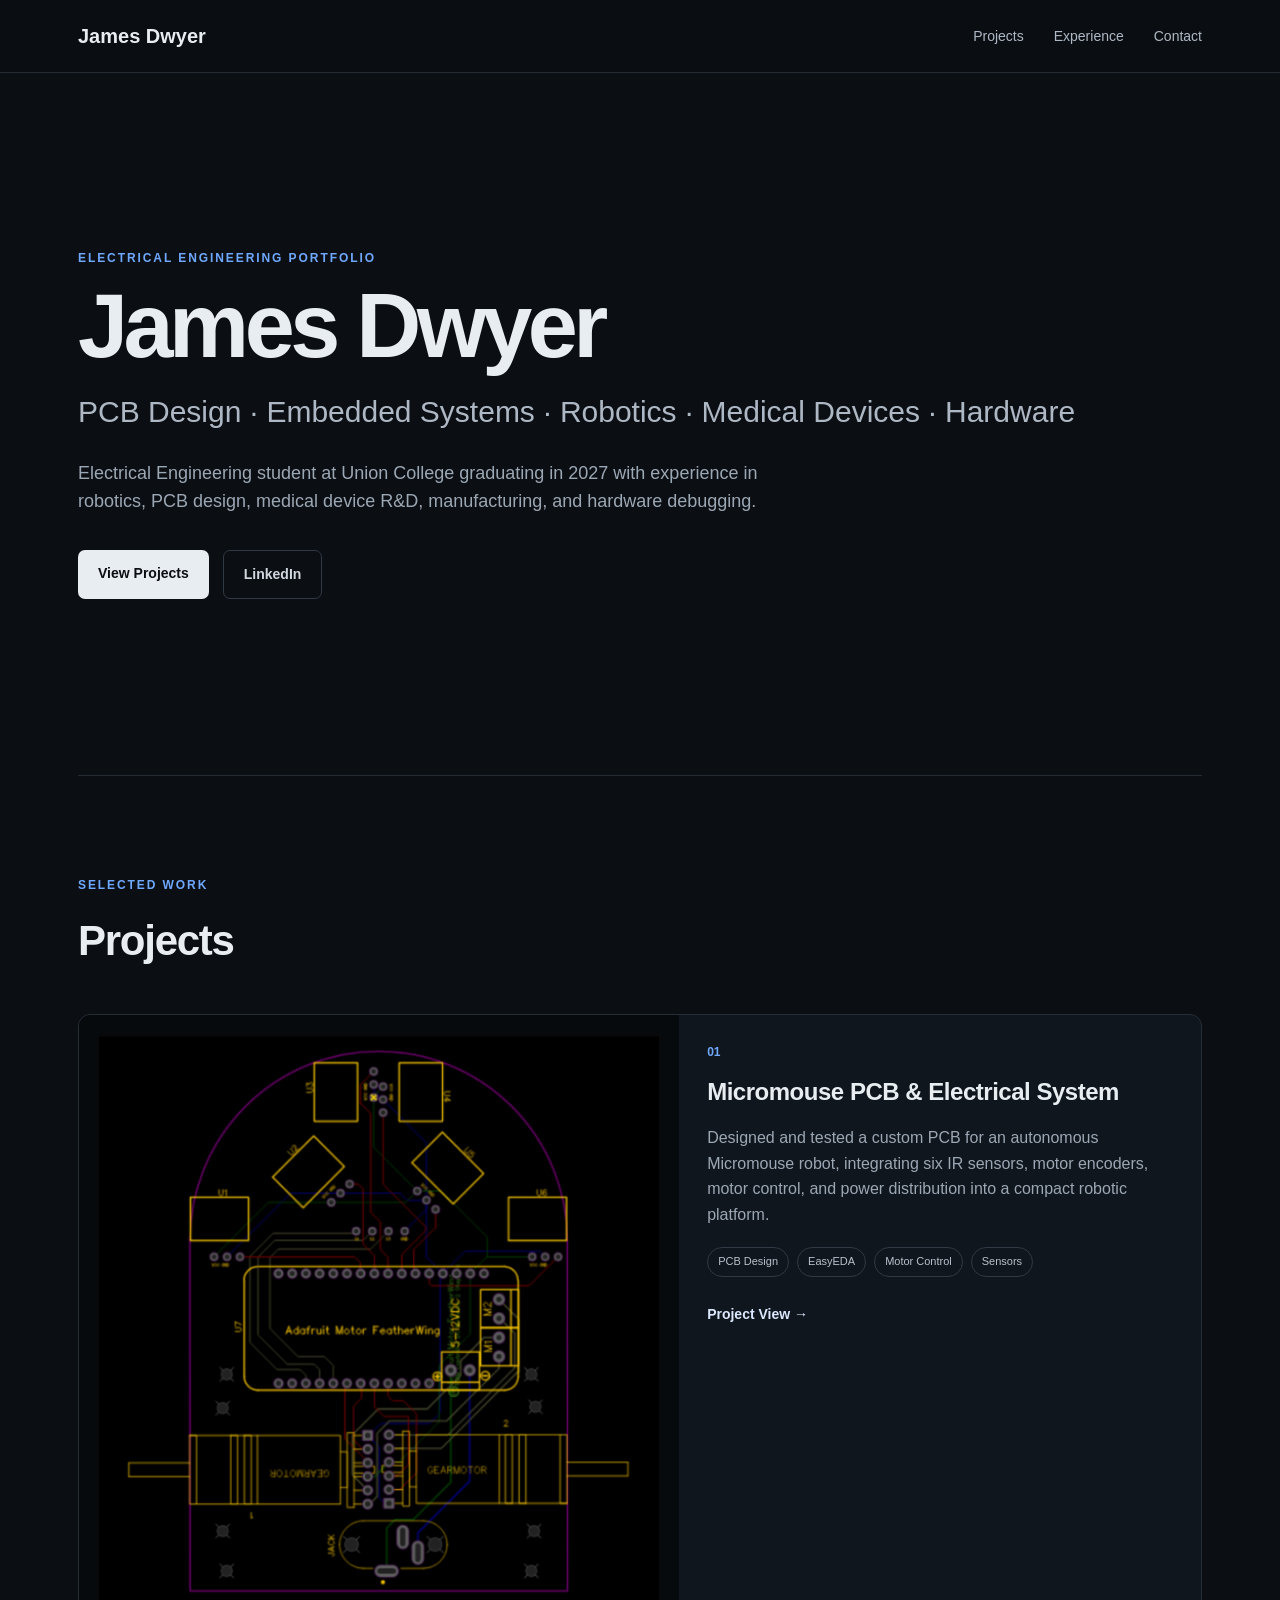
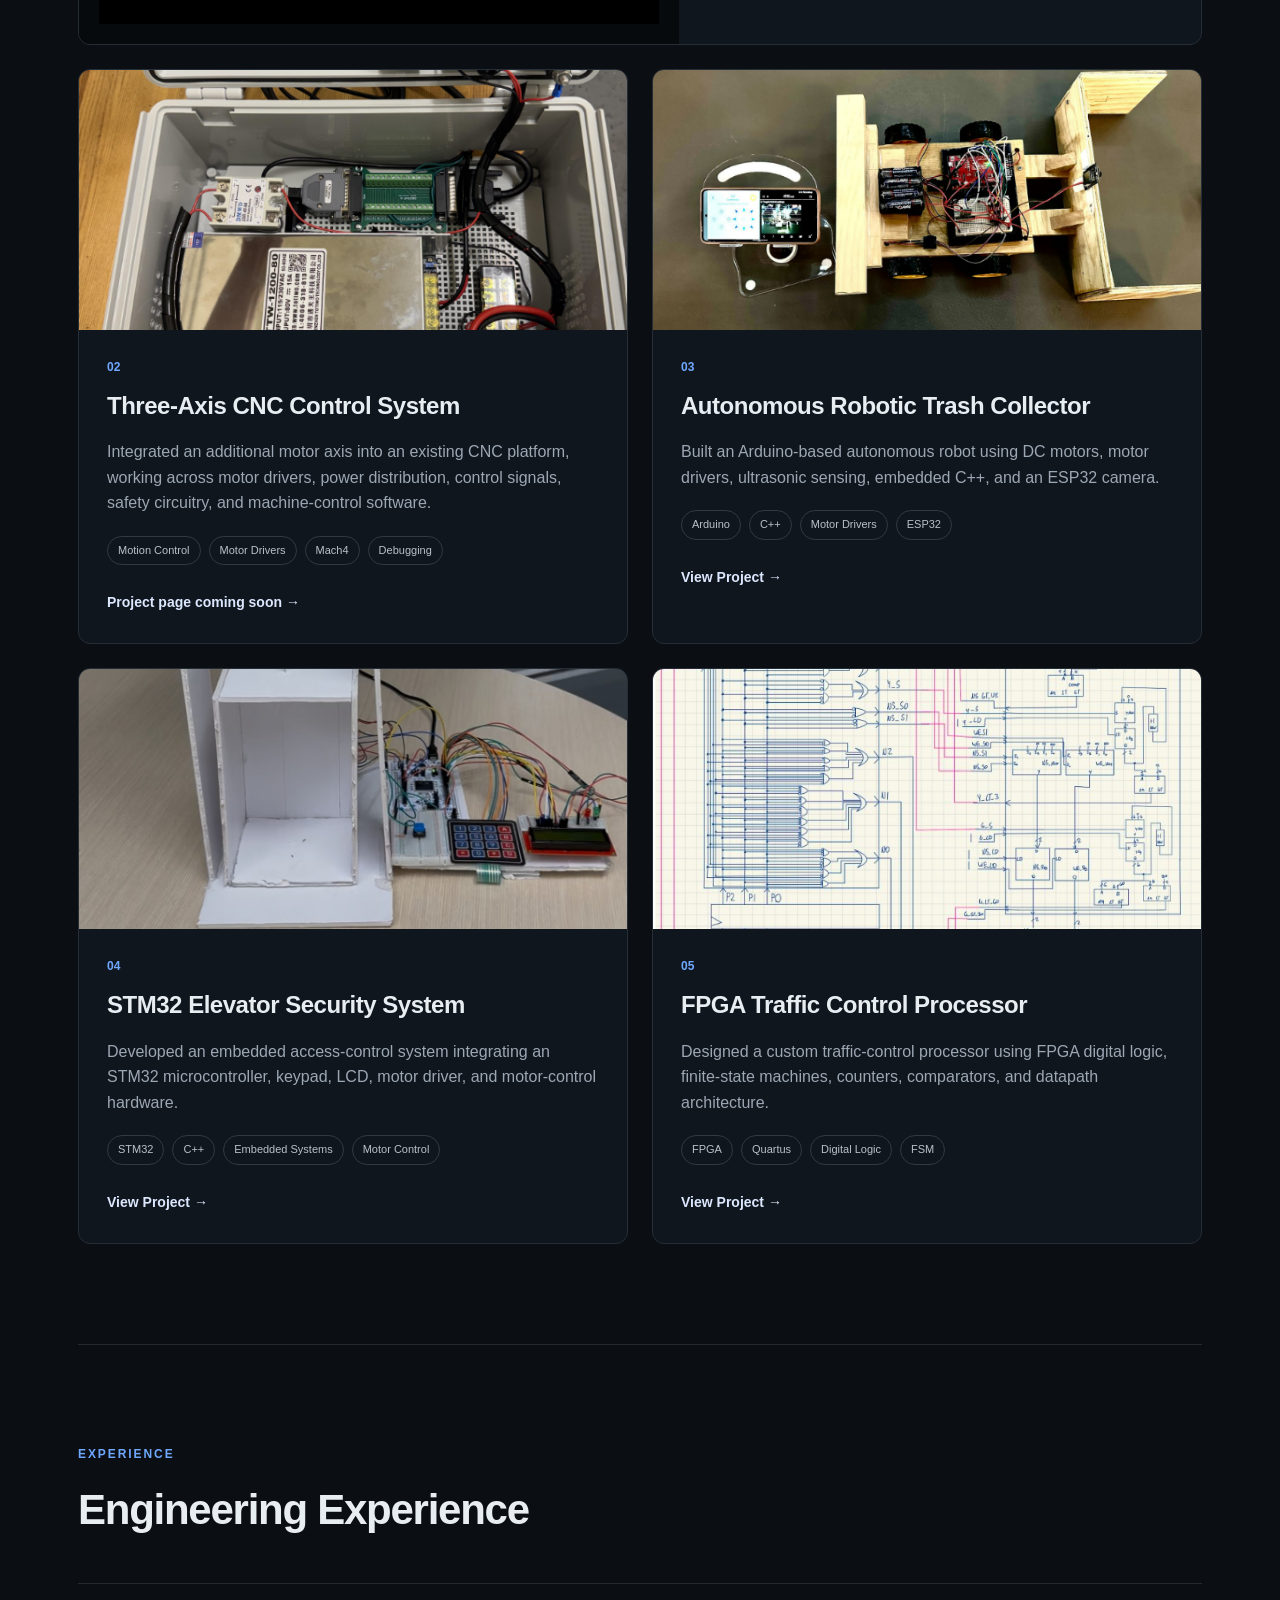
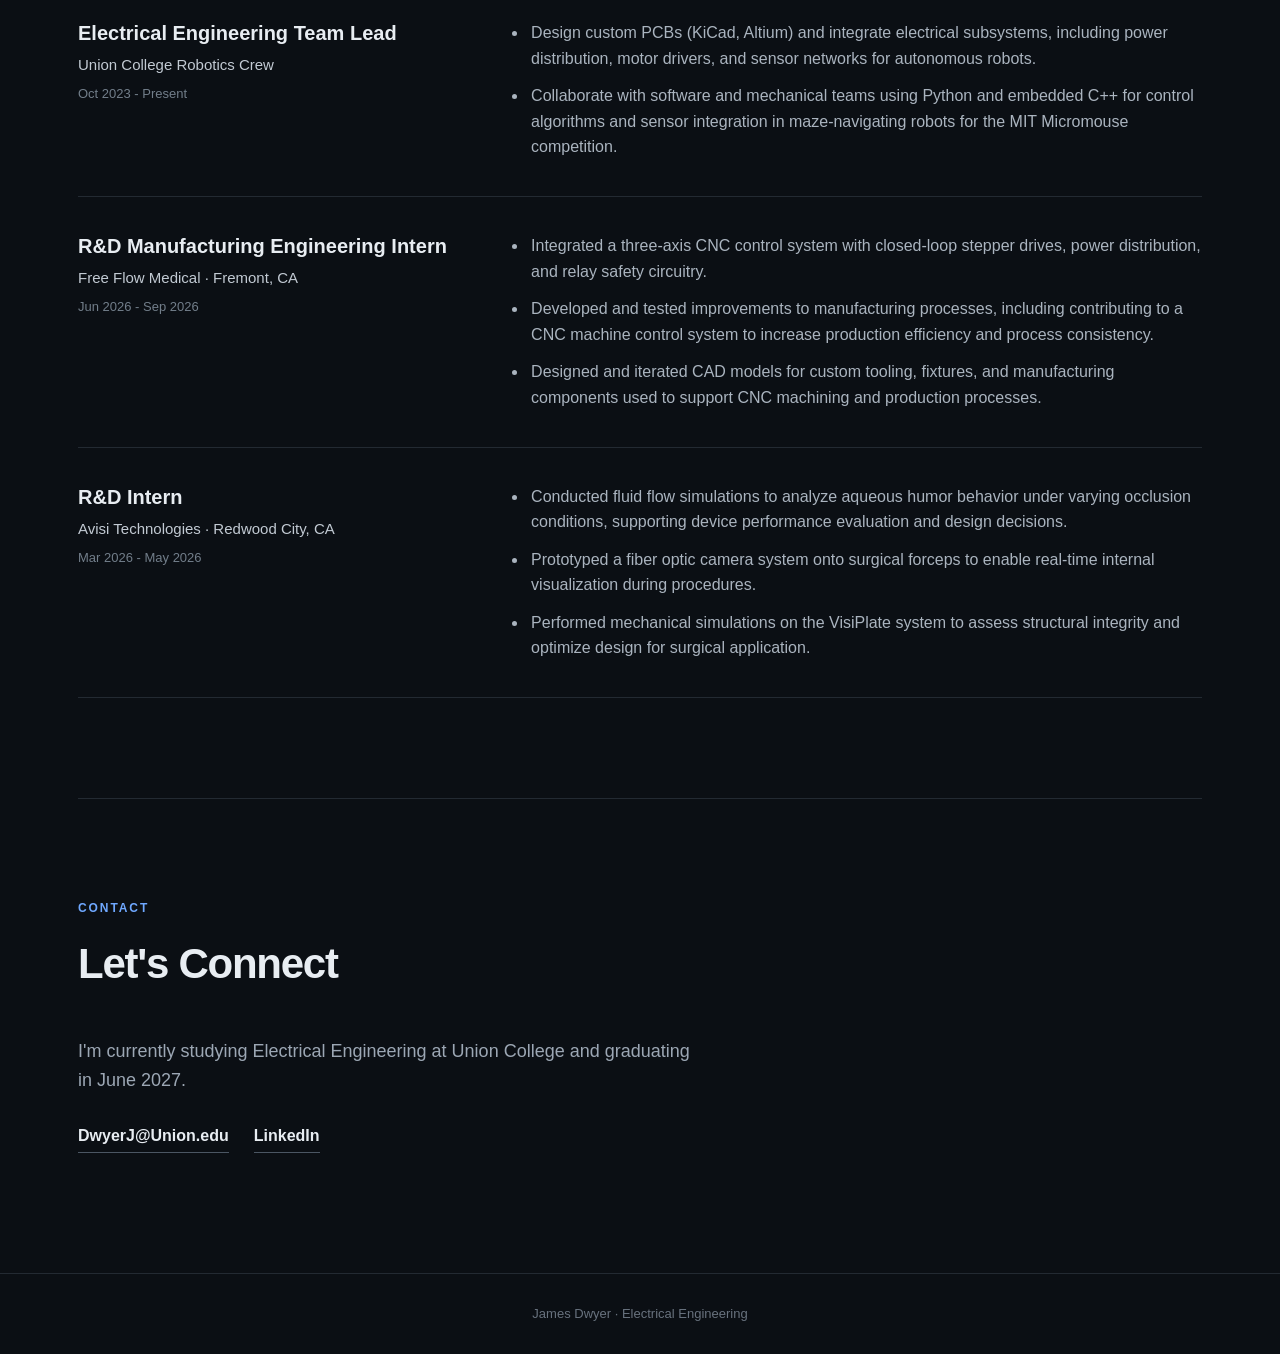
==== commit ebf6a7ef: "Update project link text and href in index.html" ====
--- a/index.html
+++ b/index.html
@@ -142,10 +142,10 @@
                 </div>
 
                 <a
-                    href="#"
+                    href="micromouse-pcb/" class="project-link"
                     class="project-link"
                 >
-                    Project page coming soon →
+                    Project View →
                 </a>
 
             </div>
--- a/style.css
+++ b/style.css
@@ -38,7 +38,6 @@
 }
 
 
-
 /* =========================
    NAVIGATION
 ========================= */
@@ -46,10 +45,9 @@
 header {
     position: sticky;
     top: 0;
-
     z-index: 100;
 
-    background: rgba(11, 15, 20, 0.95);
+    background: rgba(11, 15, 20, 0.96);
 
     border-bottom: 1px solid #232a32;
 }
@@ -90,7 +88,6 @@
 }
 
 
-
 /* =========================
    GENERAL LAYOUT
 ========================= */
@@ -121,7 +118,6 @@
 }
 
 
-
 /* =========================
    HERO
 ========================= */
@@ -134,7 +130,7 @@
 
     justify-content: center;
 
-    max-width: 900px;
+    max-width: 1000px;
 }
 
 .hero h1 {
@@ -154,13 +150,15 @@
 
     font-weight: 500;
 
+    line-height: 1.4;
+
     margin-bottom: 26px;
 }
 
 .hero-description {
     color: #9ca7b4;
 
-    max-width: 690px;
+    max-width: 700px;
 
     font-size: 18px;
 }
@@ -215,7 +213,6 @@
 }
 
 
-
 /* =========================
    SECTION HEADINGS
 ========================= */
@@ -231,7 +228,6 @@
 }
 
 
-
 /* =========================
    PROJECTS
 ========================= */
@@ -357,7 +353,6 @@
 }
 
 
-
 /* =========================
    EXPERIENCE
 ========================= */
@@ -369,11 +364,11 @@
 .experience-item {
     display: grid;
 
-    grid-template-columns: 0.75fr 1.5fr;
+    grid-template-columns: 0.8fr 1.5fr;
 
     gap: 60px;
 
-    padding: 34px 0;
+    padding: 36px 0;
 
     border-top: 1px solid #232a32;
 }
@@ -382,52 +377,43 @@
     border-bottom: 1px solid #232a32;
 }
 
-.experience-heading h3 {
+.experience-left h3 {
     font-size: 20px;
 
-    margin-bottom: 5px;
-}
-
-.experience-role {
+    line-height: 1.35;
+
+    margin-bottom: 6px;
+}
+
+.experience-company {
     color: #c2cad3;
 
-    font-size: 14px;
-
-    font-weight: 500;
-}
-
-.experience-location {
-    color: #818b96;
+    font-size: 15px;
+
+    margin-bottom: 7px;
+}
+
+.experience-date {
+    color: #727e8a;
 
     font-size: 13px;
-
-    margin-top: 4px;
-}
-
-.experience-date {
-    color: #687583;
-
-    font-size: 13px;
-
-    margin-top: 8px;
-}
-
-.experience-item ul {
+}
+
+.experience-bullets {
+    color: #aab4bf;
+
     padding-left: 20px;
-
-    color: #9ca7b4;
-}
-
-.experience-item li {
+}
+
+.experience-bullets li {
     margin-bottom: 12px;
 
     padding-left: 3px;
 }
 
-.experience-item li:last-child {
+.experience-bullets li:last-child {
     margin-bottom: 0;
 }
-
 
 
 /* =========================
@@ -469,7 +455,6 @@
 }
 
 
-
 /* =========================
    FOOTER
 ========================= */
@@ -485,7 +470,6 @@
 
     text-align: center;
 }
-
 
 
 /* =========================
@@ -538,11 +522,7 @@
     .experience-item {
         grid-template-columns: 1fr;
 
-        gap: 20px;
-    }
-
-    .nav-links a:nth-child(2) {
-        display: none;
+        gap: 22px;
     }
 
     .projects-section > h2,
@@ -554,7 +534,6 @@
 }
 
 
-
 /* =========================
    SMALL MOBILE
 ========================= */
@@ -578,7 +557,7 @@
     }
 
     .hero h2 {
-        line-height: 1.4;
+        line-height: 1.45;
     }
 
     .project-content {
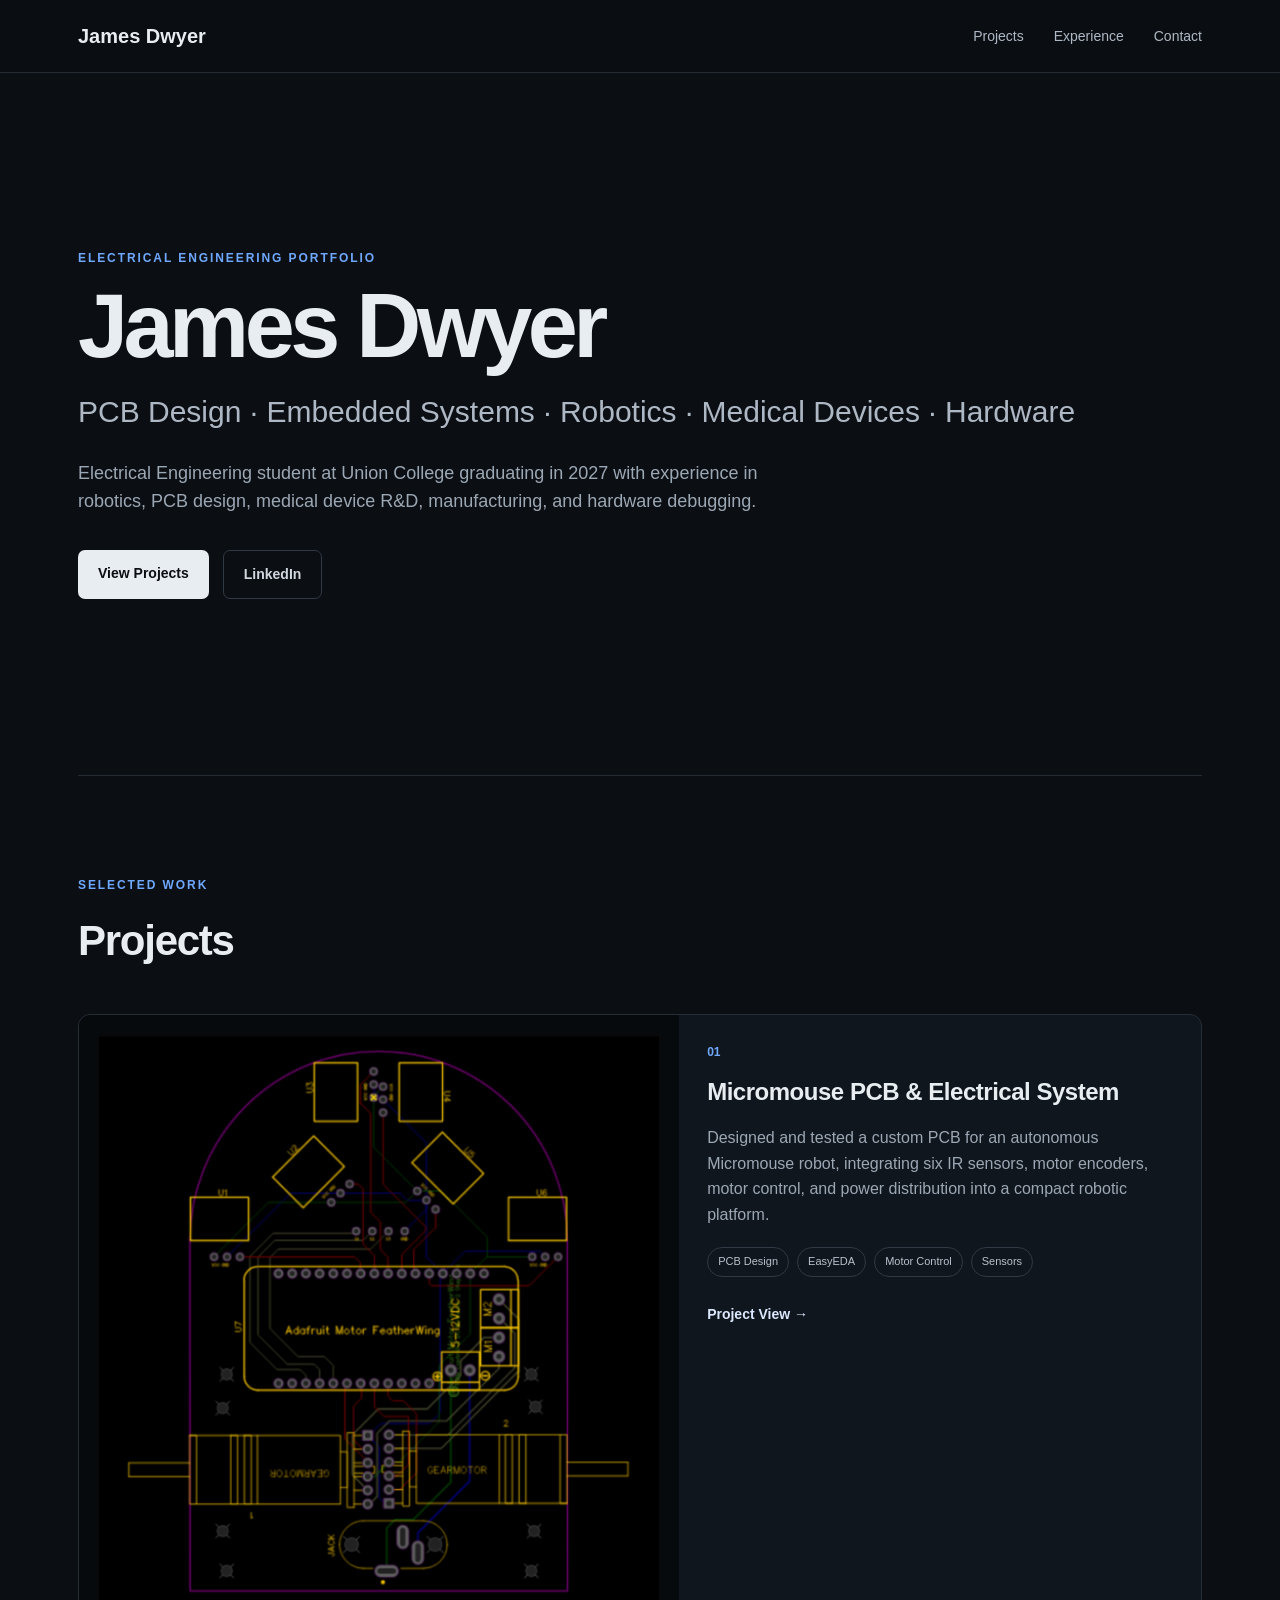
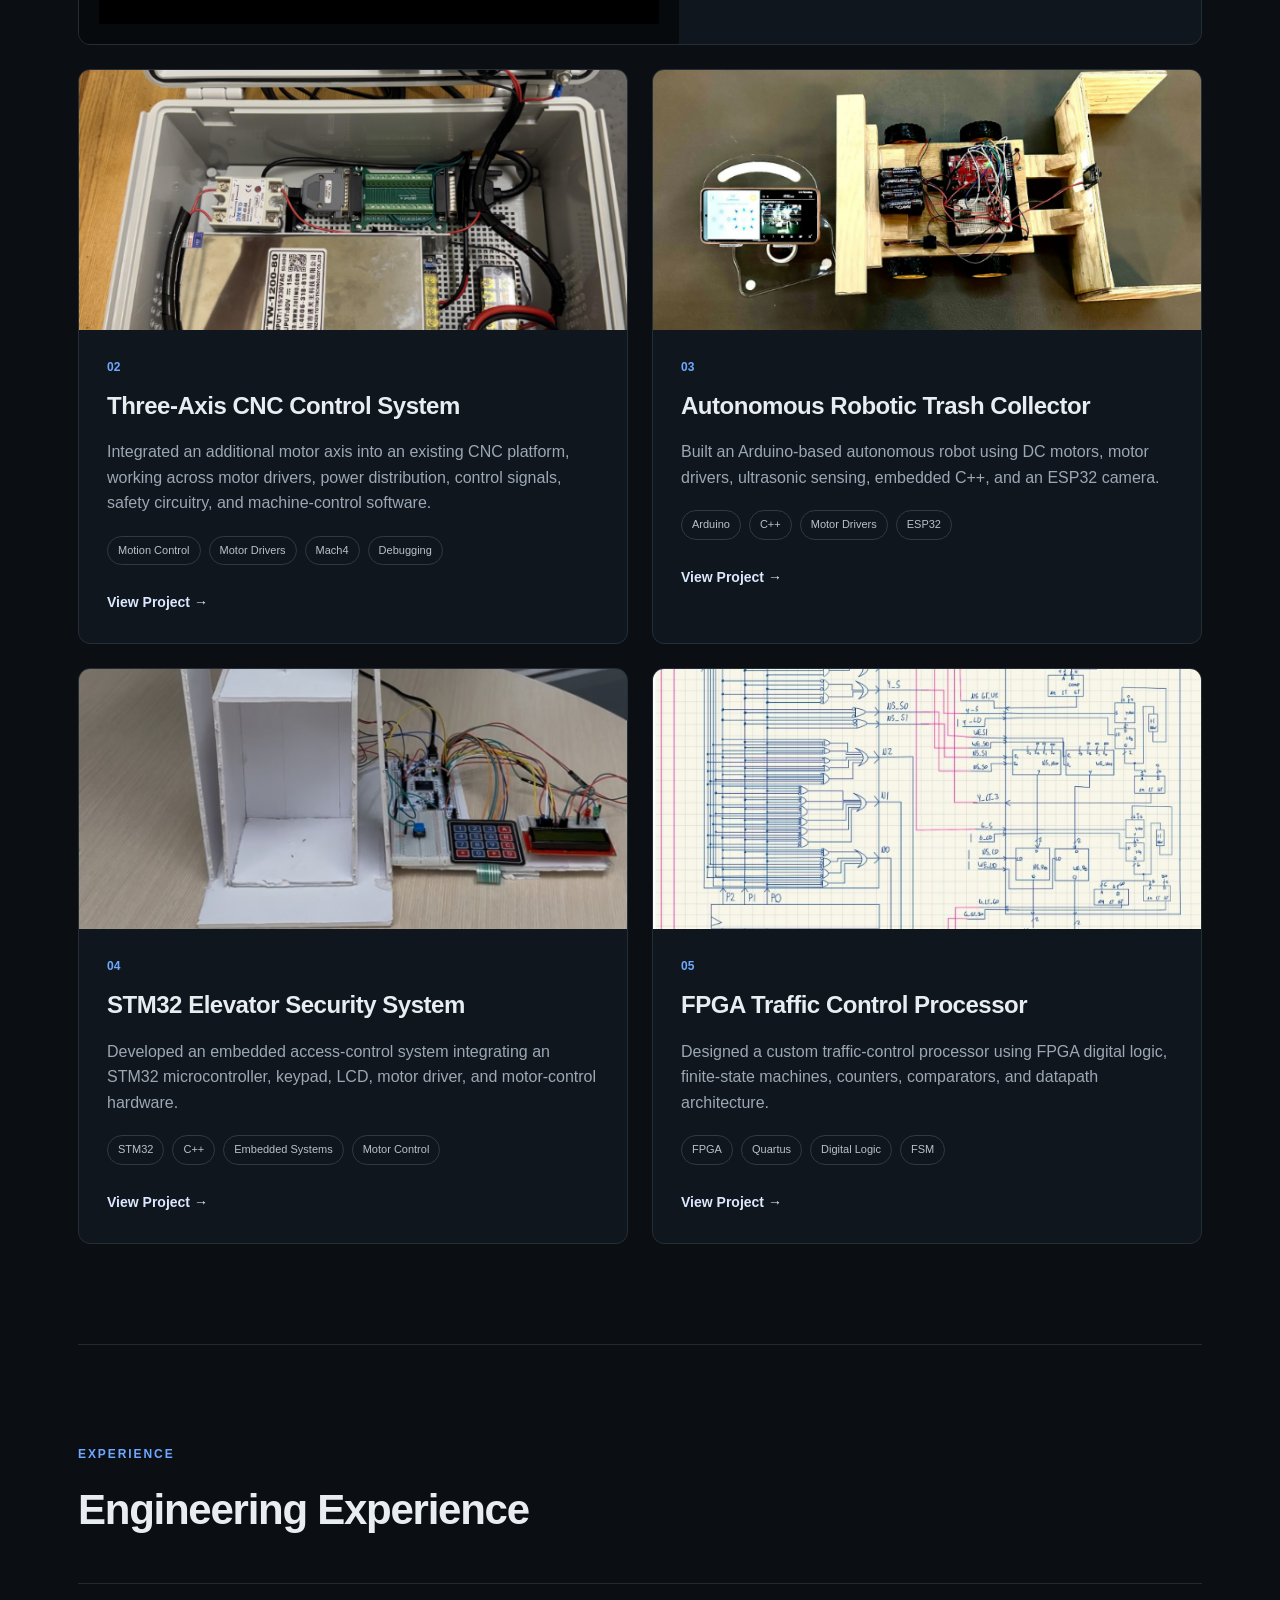
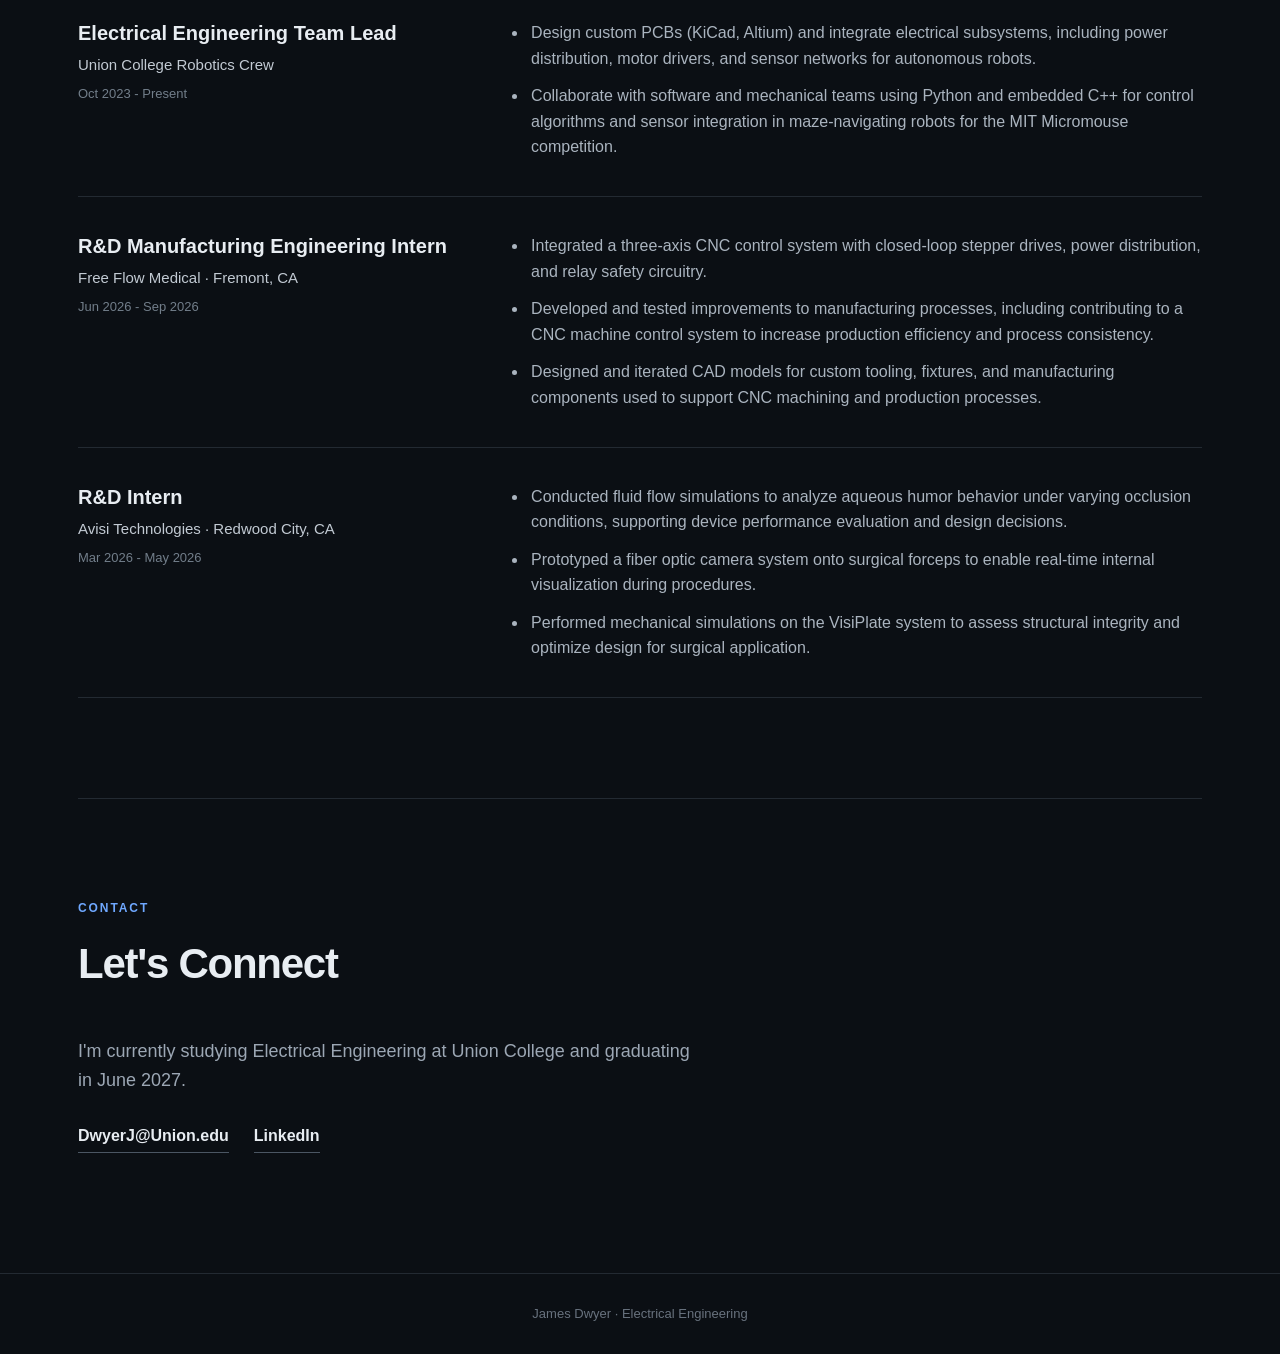
==== commit c12c5a10: "Update index.html" ====
--- a/index.html
+++ b/index.html
@@ -188,10 +188,10 @@
                 </div>
 
                 <a
-                    href="#"
+                    href="cnc-control-system/"
                     class="project-link"
                 >
-                    Project page coming soon →
+                    View Project →
                 </a>
 
             </div>
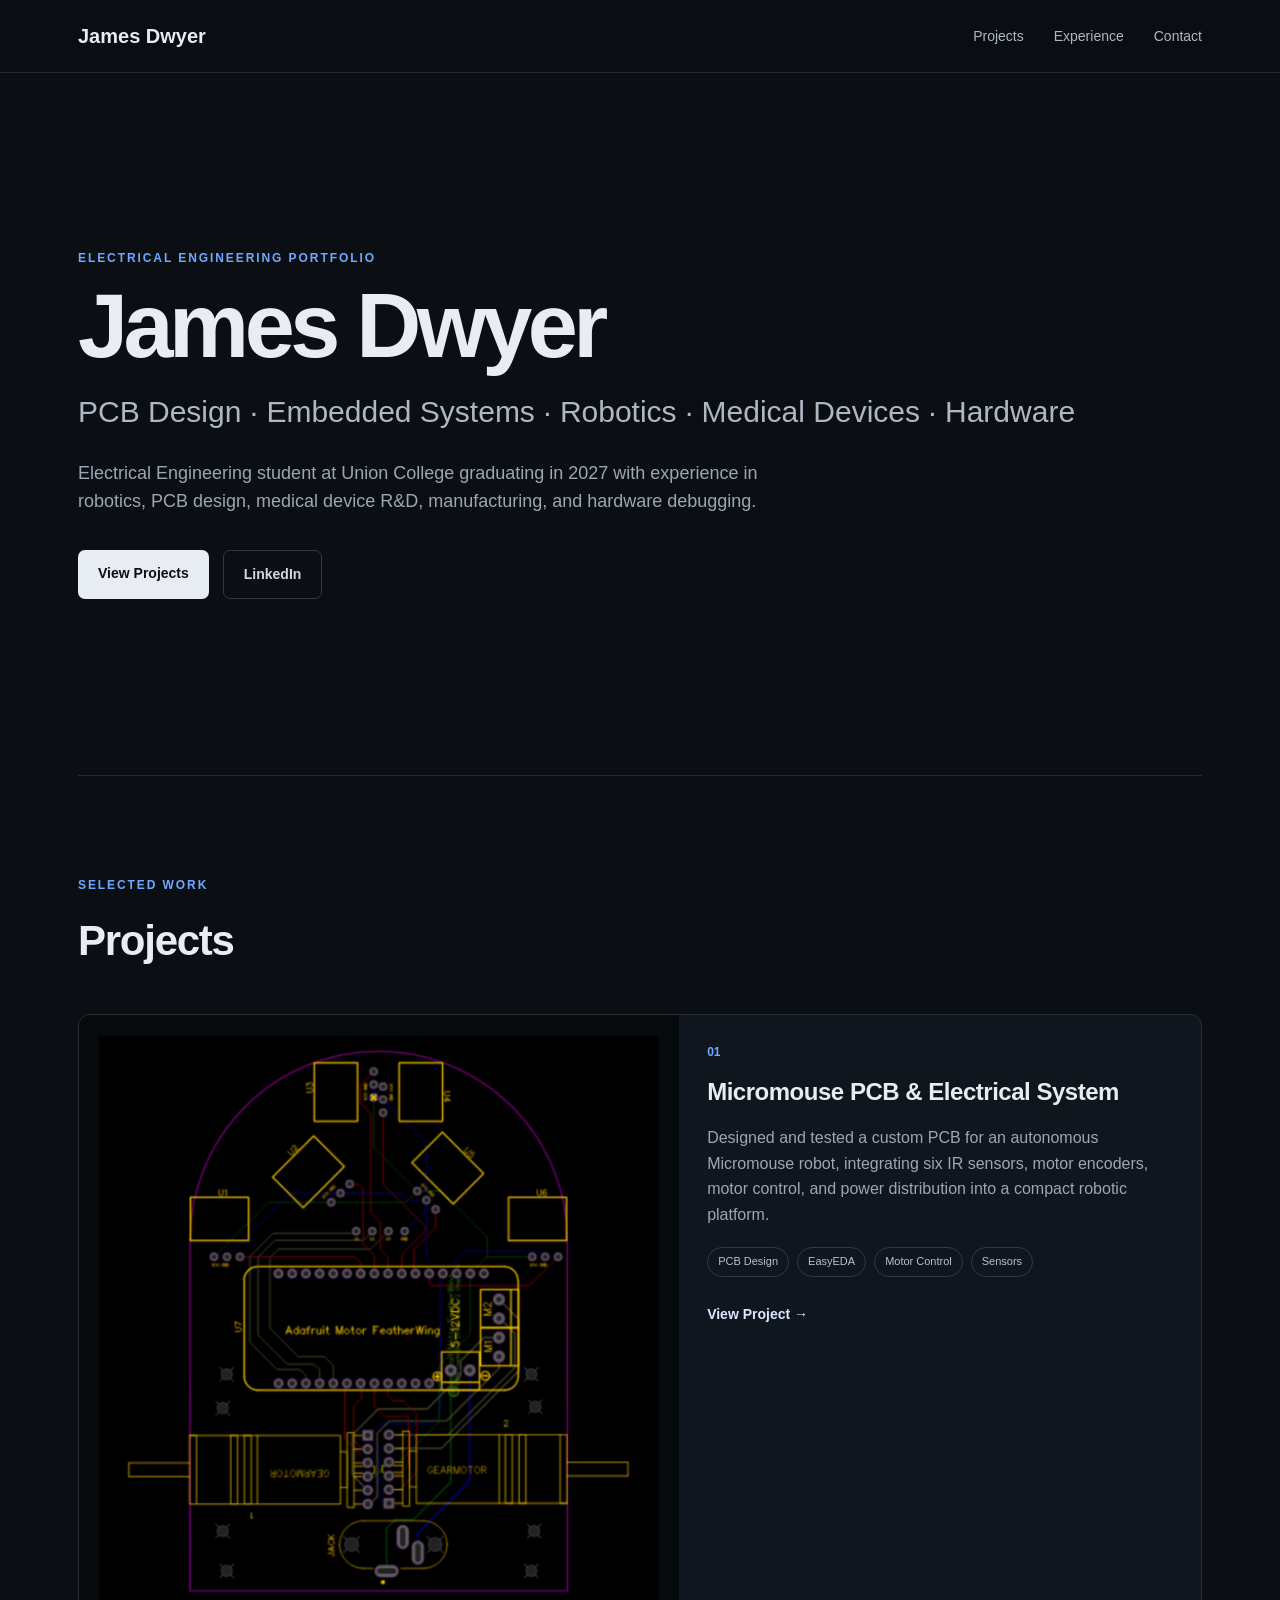
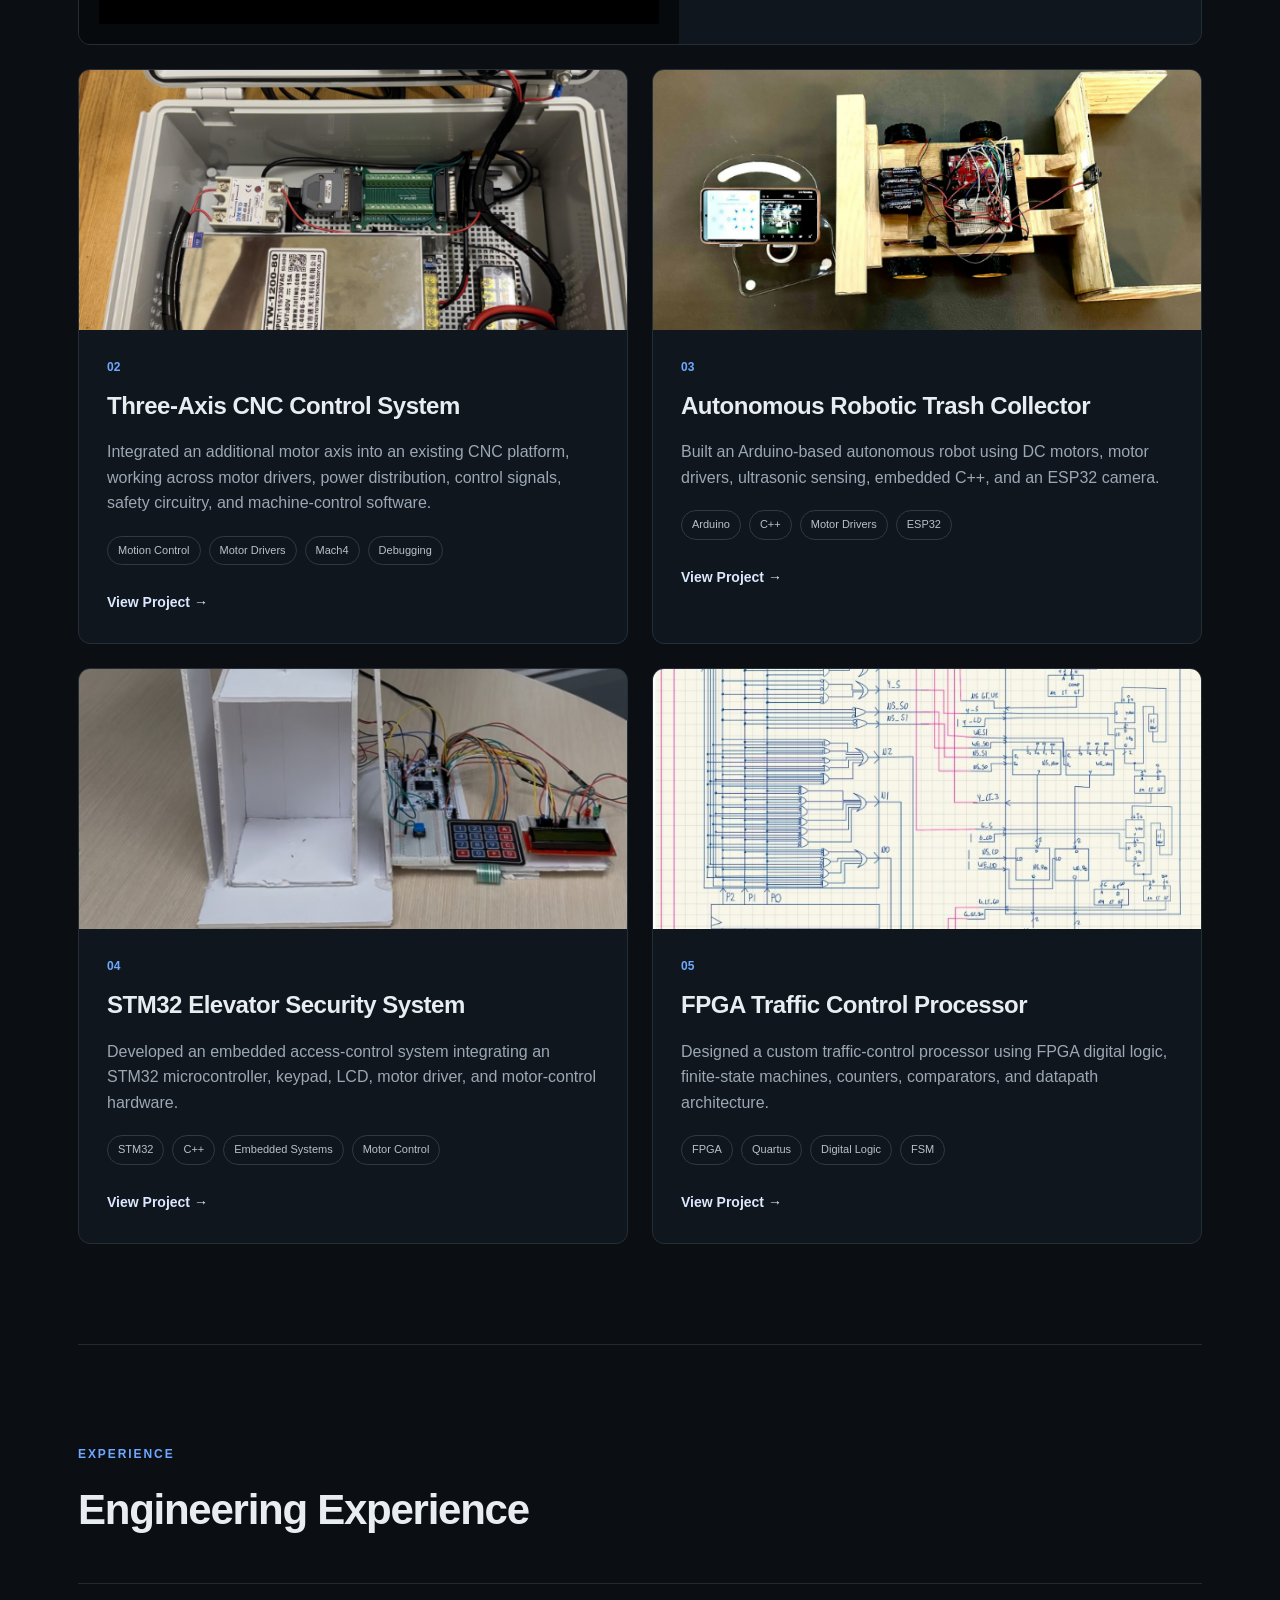
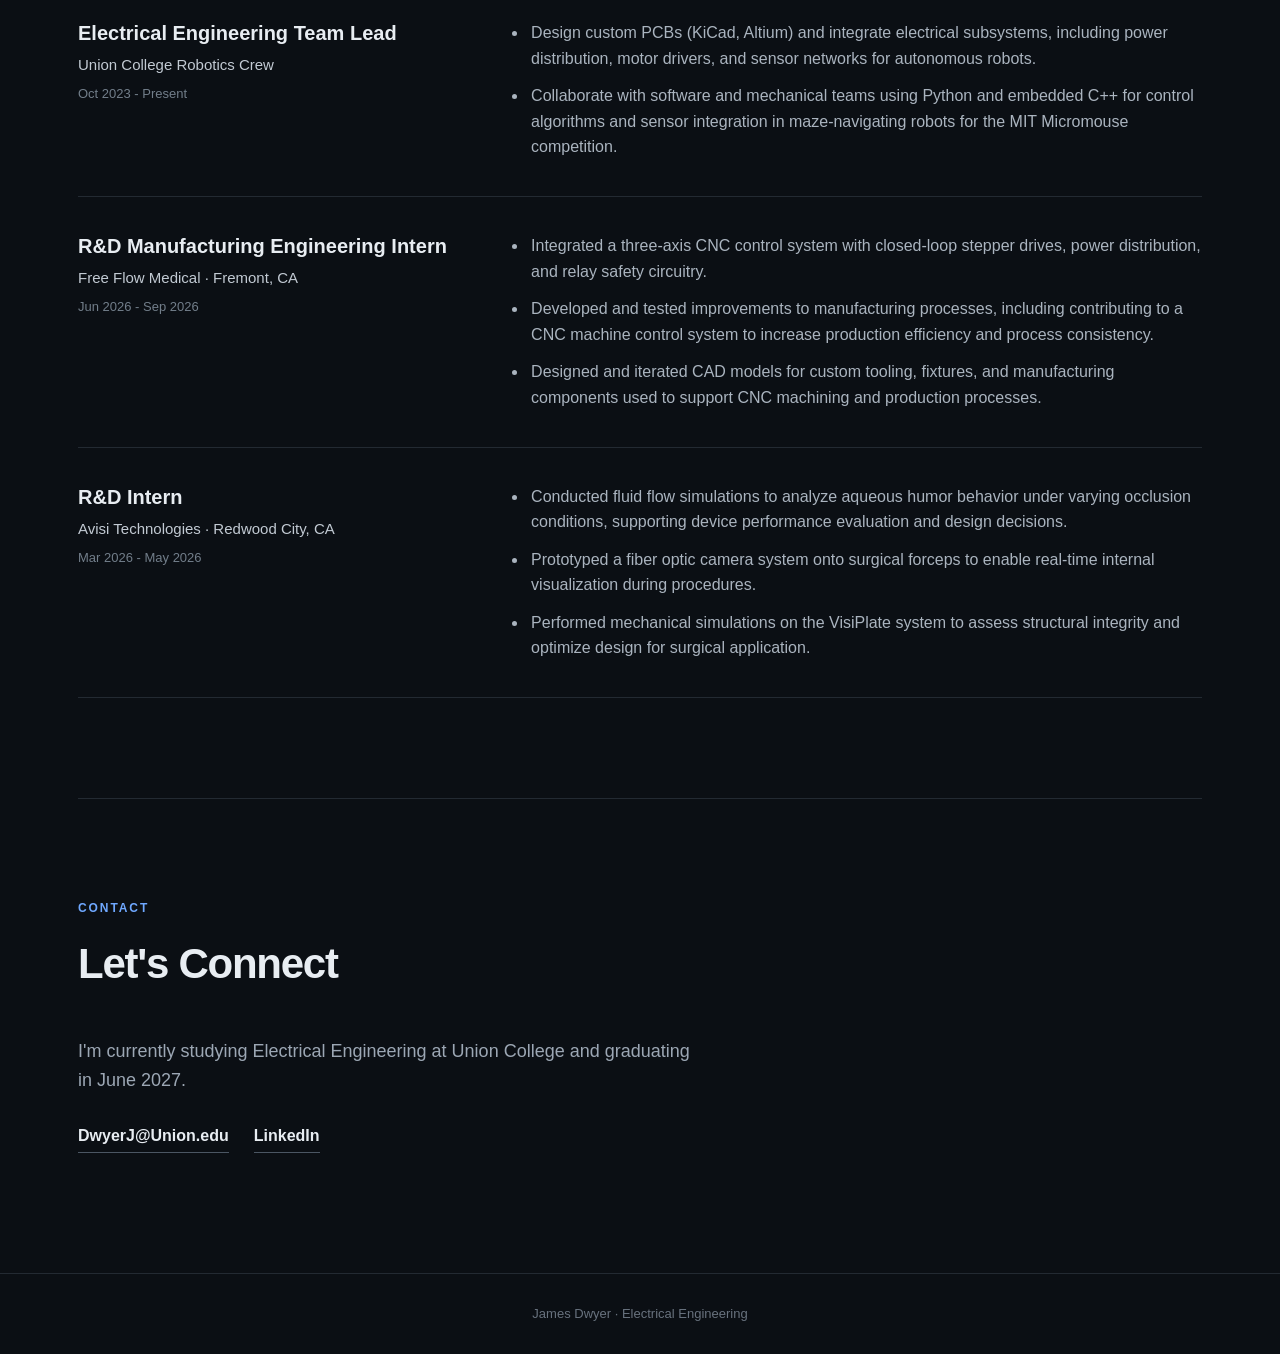
==== commit f7d8d1b7: "Update index.html" ====
--- a/index.html
+++ b/index.html
@@ -12,548 +12,491 @@
 
 <body>
 
-
-<!-- =========================
-     NAVIGATION
-========================= -->
-
 <header>
-
     <nav>
-
-        <div class="logo">
-            James Dwyer
-        </div>
+        <a href="/" class="logo">James Dwyer</a>
 
         <div class="nav-links">
             <a href="#projects">Projects</a>
             <a href="#experience">Experience</a>
             <a href="#contact">Contact</a>
         </div>
-
     </nav>
-
 </header>
 
 
 <main>
 
-
-<!-- =========================
-     HERO
-========================= -->
-
-<section class="hero">
-
-    <p class="eyebrow">
-        ELECTRICAL ENGINEERING PORTFOLIO
-    </p>
-
-    <h1>
-        James Dwyer
-    </h1>
-
-    <h2>
-        PCB Design · Embedded Systems · Robotics · Medical Devices · Hardware
-    </h2>
-
-    <p class="hero-description">
-        Electrical Engineering student at Union College graduating in 2027
-        with experience in robotics, PCB design, medical device R&amp;D,
-        manufacturing, and hardware debugging.
-    </p>
-
-    <div class="hero-buttons">
-
-        <a
-            href="#projects"
-            class="button primary"
-        >
-            View Projects
-        </a>
-
-        <a
-            href="https://www.linkedin.com/in/jamespatrickdwyer/"
-            class="button secondary"
-            target="_blank"
-            rel="noopener noreferrer"
-        >
-            LinkedIn
-        </a>
-
-    </div>
-
-</section>
-
-
-
-<!-- =========================
-     PROJECTS
-========================= -->
-
-<section
-    id="projects"
-    class="projects-section"
->
-
-    <p class="section-label">
-        SELECTED WORK
-    </p>
-
-    <h2>
-        Projects
-    </h2>
-
-
-    <div class="project-grid">
-
-
-        <!-- MICROMOUSE -->
-
-        <article class="project-card featured">
-
-            <img
-                src="assets/micromouse-pcb-layout.png"
-                alt="Micromouse PCB layout"
+    <!-- HERO -->
+
+    <section class="hero">
+
+        <p class="eyebrow">
+            ELECTRICAL ENGINEERING PORTFOLIO
+        </p>
+
+        <h1>
+            James Dwyer
+        </h1>
+
+        <h2>
+            PCB Design · Embedded Systems · Robotics · Medical Devices · Hardware
+        </h2>
+
+        <p class="hero-description">
+            Electrical Engineering student at Union College graduating in 2027
+            with experience in robotics, PCB design, medical device R&amp;D,
+            manufacturing, and hardware debugging.
+        </p>
+
+        <div class="hero-buttons">
+
+            <a href="#projects" class="button primary">
+                View Projects
+            </a>
+
+            <a
+                href="https://www.linkedin.com/in/jamespatrickdwyer/"
+                class="button secondary"
+                target="_blank"
+                rel="noopener noreferrer"
             >
-
-            <div class="project-content">
-
-                <p class="project-number">
-                    01
+                LinkedIn
+            </a>
+
+        </div>
+
+    </section>
+
+
+    <!-- PROJECTS -->
+
+    <section id="projects" class="projects-section">
+
+        <p class="section-label">
+            SELECTED WORK
+        </p>
+
+        <h2>
+            Projects
+        </h2>
+
+
+        <div class="project-grid">
+
+            <!-- MICROMOUSE -->
+
+            <article class="project-card featured">
+
+                <img
+                    src="assets/micromouse-pcb-layout.png"
+                    alt="Micromouse PCB layout"
+                >
+
+                <div class="project-content">
+
+                    <p class="project-number">
+                        01
+                    </p>
+
+                    <h3>
+                        Micromouse PCB &amp; Electrical System
+                    </h3>
+
+                    <p>
+                        Designed and tested a custom PCB for an autonomous
+                        Micromouse robot, integrating six IR sensors,
+                        motor encoders, motor control, and power distribution
+                        into a compact robotic platform.
+                    </p>
+
+                    <div class="tags">
+                        <span>PCB Design</span>
+                        <span>EasyEDA</span>
+                        <span>Motor Control</span>
+                        <span>Sensors</span>
+                    </div>
+
+                    <a
+                        href="micromouse-pcb/"
+                        class="project-link"
+                    >
+                        View Project →
+                    </a>
+
+                </div>
+
+            </article>
+
+
+            <!-- CNC -->
+
+            <article class="project-card">
+
+                <img
+                    src="assets/cnc-control-system.png"
+                    alt="Three-axis CNC control system"
+                >
+
+                <div class="project-content">
+
+                    <p class="project-number">
+                        02
+                    </p>
+
+                    <h3>
+                        Three-Axis CNC Control System
+                    </h3>
+
+                    <p>
+                        Integrated an additional motor axis into an existing
+                        CNC platform, working across motor drivers,
+                        power distribution, control signals, safety circuitry,
+                        and machine-control software.
+                    </p>
+
+                    <div class="tags">
+                        <span>Motion Control</span>
+                        <span>Motor Drivers</span>
+                        <span>Mach4</span>
+                        <span>Debugging</span>
+                    </div>
+
+                    <a
+                        href="cnc-control-system/"
+                        class="project-link"
+                    >
+                        View Project →
+                    </a>
+
+                </div>
+
+            </article>
+
+
+            <!-- TRASH COLLECTOR -->
+
+            <article class="project-card">
+
+                <img
+                    src="assets/robotic-trash-collector.png"
+                    alt="Autonomous robotic trash collector"
+                >
+
+                <div class="project-content">
+
+                    <p class="project-number">
+                        03
+                    </p>
+
+                    <h3>
+                        Autonomous Robotic Trash Collector
+                    </h3>
+
+                    <p>
+                        Built an Arduino-based autonomous robot using
+                        DC motors, motor drivers, ultrasonic sensing,
+                        embedded C++, and an ESP32 camera.
+                    </p>
+
+                    <div class="tags">
+                        <span>Arduino</span>
+                        <span>C++</span>
+                        <span>Motor Drivers</span>
+                        <span>ESP32</span>
+                    </div>
+
+                    <a
+                        href="https://dwyerjd.github.io/roboticTrash-collector/"
+                        class="project-link"
+                        target="_blank"
+                        rel="noopener noreferrer"
+                    >
+                        View Project →
+                    </a>
+
+                </div>
+
+            </article>
+
+
+            <!-- ELEVATOR -->
+
+            <article class="project-card">
+
+                <img
+                    src="assets/elevator-project.jpg"
+                    alt="STM32 elevator security system"
+                >
+
+                <div class="project-content">
+
+                    <p class="project-number">
+                        04
+                    </p>
+
+                    <h3>
+                        STM32 Elevator Security System
+                    </h3>
+
+                    <p>
+                        Developed an embedded access-control system integrating
+                        an STM32 microcontroller, keypad, LCD, motor driver,
+                        and motor-control hardware.
+                    </p>
+
+                    <div class="tags">
+                        <span>STM32</span>
+                        <span>C++</span>
+                        <span>Embedded Systems</span>
+                        <span>Motor Control</span>
+                    </div>
+
+                    <a
+                        href="https://dwyerjd.github.io/elevator-security/"
+                        class="project-link"
+                        target="_blank"
+                        rel="noopener noreferrer"
+                    >
+                        View Project →
+                    </a>
+
+                </div>
+
+            </article>
+
+
+            <!-- FPGA -->
+
+            <article class="project-card">
+
+                <img
+                    src="assets/traffic-processor.jpg"
+                    alt="FPGA traffic control processor"
+                >
+
+                <div class="project-content">
+
+                    <p class="project-number">
+                        05
+                    </p>
+
+                    <h3>
+                        FPGA Traffic Control Processor
+                    </h3>
+
+                    <p>
+                        Designed a custom traffic-control processor using
+                        FPGA digital logic, finite-state machines,
+                        counters, comparators, and datapath architecture.
+                    </p>
+
+                    <div class="tags">
+                        <span>FPGA</span>
+                        <span>Quartus</span>
+                        <span>Digital Logic</span>
+                        <span>FSM</span>
+                    </div>
+
+                    <a
+                        href="https://dwyerjd.github.io/traffic-processor/"
+                        class="project-link"
+                        target="_blank"
+                        rel="noopener noreferrer"
+                    >
+                        View Project →
+                    </a>
+
+                </div>
+
+            </article>
+
+        </div>
+
+    </section>
+
+
+    <!-- EXPERIENCE -->
+
+    <section id="experience" class="experience-section">
+
+        <p class="section-label">
+            EXPERIENCE
+        </p>
+
+        <h2>
+            Engineering Experience
+        </h2>
+
+
+        <!-- UNION ROBOTICS -->
+
+        <div class="experience-item">
+
+            <div class="experience-left">
+
+                <h3>
+                    Electrical Engineering Team Lead
+                </h3>
+
+                <p class="experience-company">
+                    Union College Robotics Crew
                 </p>
 
+                <p class="experience-date">
+                    Oct 2023 - Present
+                </p>
+
+            </div>
+
+            <ul class="experience-bullets">
+
+                <li>
+                    Design custom PCBs (KiCad, Altium) and integrate electrical subsystems,
+                    including power distribution, motor drivers, and sensor networks for autonomous robots.
+                </li>
+
+                <li>
+                    Collaborate with software and mechanical teams using Python and embedded C++
+                    for control algorithms and sensor integration in maze-navigating robots for the MIT
+                    Micromouse competition.
+                </li>
+
+            </ul>
+
+        </div>
+
+
+        <!-- FREE FLOW -->
+
+        <div class="experience-item">
+
+            <div class="experience-left">
+
                 <h3>
-                    Micromouse PCB &amp; Electrical System
+                    R&amp;D Manufacturing Engineering Intern
                 </h3>
 
-                <p>
-                    Designed and tested a custom PCB for an autonomous
-                    Micromouse robot, integrating six IR sensors,
-                    motor encoders, motor control, and power distribution
-                    into a compact robotic platform.
+                <p class="experience-company">
+                    Free Flow Medical · Fremont, CA
                 </p>
 
-                <div class="tags">
-                    <span>PCB Design</span>
-                    <span>EasyEDA</span>
-                    <span>Motor Control</span>
-                    <span>Sensors</span>
-                </div>
-
-                <a
-                    href="micromouse-pcb/" class="project-link"
-                    class="project-link"
-                >
-                    Project View →
-                </a>
+                <p class="experience-date">
+                    Jun 2026 - Sep 2026
+                </p>
 
             </div>
 
-        </article>
-
-
-
-        <!-- CNC -->
-
-        <article class="project-card">
-
-            <img
-                src="assets/cnc-control-system.png"
-                alt="Three-axis CNC control system"
+            <ul class="experience-bullets">
+
+                <li>
+                    Integrated a three-axis CNC control system with closed-loop stepper drives,
+                    power distribution, and relay safety circuitry.
+                </li>
+
+                <li>
+                    Developed and tested improvements to manufacturing processes, including contributing
+                    to a CNC machine control system to increase production efficiency and process consistency.
+                </li>
+
+                <li>
+                    Designed and iterated CAD models for custom tooling, fixtures, and manufacturing
+                    components used to support CNC machining and production processes.
+                </li>
+
+            </ul>
+
+        </div>
+
+
+        <!-- AVISI -->
+
+        <div class="experience-item">
+
+            <div class="experience-left">
+
+                <h3>
+                    R&amp;D Intern
+                </h3>
+
+                <p class="experience-company">
+                    Avisi Technologies · Redwood City, CA
+                </p>
+
+                <p class="experience-date">
+                    Mar 2026 - May 2026
+                </p>
+
+            </div>
+
+            <ul class="experience-bullets">
+
+                <li>
+                    Conducted fluid flow simulations to analyze aqueous humor behavior under varying
+                    occlusion conditions, supporting device performance evaluation and design decisions.
+                </li>
+
+                <li>
+                    Prototyped a fiber optic camera system onto surgical forceps to enable real-time
+                    internal visualization during procedures.
+                </li>
+
+                <li>
+                    Performed mechanical simulations on the VisiPlate system to assess structural
+                    integrity and optimize design for surgical application.
+                </li>
+
+            </ul>
+
+        </div>
+
+    </section>
+
+
+    <!-- CONTACT -->
+
+    <section id="contact" class="contact-section">
+
+        <p class="section-label">
+            CONTACT
+        </p>
+
+        <h2>
+            Let's Connect
+        </h2>
+
+        <p>
+            I'm currently studying Electrical Engineering at Union College
+            and graduating in June 2027.
+        </p>
+
+        <div class="contact-links">
+
+            <a href="mailto:DwyerJ@Union.edu">
+                DwyerJ@Union.edu
+            </a>
+
+            <a
+                href="https://www.linkedin.com/in/jamespatrickdwyer/"
+                target="_blank"
+                rel="noopener noreferrer"
             >
-
-            <div class="project-content">
-
-                <p class="project-number">
-                    02
-                </p>
-
-                <h3>
-                    Three-Axis CNC Control System
-                </h3>
-
-                <p>
-                    Integrated an additional motor axis into an existing
-                    CNC platform, working across motor drivers,
-                    power distribution, control signals, safety circuitry,
-                    and machine-control software.
-                </p>
-
-                <div class="tags">
-                    <span>Motion Control</span>
-                    <span>Motor Drivers</span>
-                    <span>Mach4</span>
-                    <span>Debugging</span>
-                </div>
-
-                <a
-                    href="cnc-control-system/"
-                    class="project-link"
-                >
-                    View Project →
-                </a>
-
-            </div>
-
-        </article>
-
-
-
-        <!-- ROBOTIC TRASH COLLECTOR -->
-
-        <article class="project-card">
-
-            <img
-                src="assets/robotic-trash-collector.png"
-                alt="Autonomous robotic trash collector"
-            >
-
-            <div class="project-content">
-
-                <p class="project-number">
-                    03
-                </p>
-
-                <h3>
-                    Autonomous Robotic Trash Collector
-                </h3>
-
-                <p>
-                    Built an Arduino-based autonomous robot using
-                    DC motors, motor drivers, ultrasonic sensing,
-                    embedded C++, and an ESP32 camera.
-                </p>
-
-                <div class="tags">
-                    <span>Arduino</span>
-                    <span>C++</span>
-                    <span>Motor Drivers</span>
-                    <span>ESP32</span>
-                </div>
-
-                <a
-                    href="https://dwyerjd.github.io/roboticTrash-collector/"
-                    class="project-link"
-                    target="_blank"
-                    rel="noopener noreferrer"
-                >
-                    View Project →
-                </a>
-
-            </div>
-
-        </article>
-
-
-
-        <!-- ELEVATOR -->
-
-        <article class="project-card">
-
-            <img
-                src="assets/elevator-project.jpg"
-                alt="STM32 elevator security system"
-            >
-
-            <div class="project-content">
-
-                <p class="project-number">
-                    04
-                </p>
-
-                <h3>
-                    STM32 Elevator Security System
-                </h3>
-
-                <p>
-                    Developed an embedded access-control system integrating
-                    an STM32 microcontroller, keypad, LCD, motor driver,
-                    and motor-control hardware.
-                </p>
-
-                <div class="tags">
-                    <span>STM32</span>
-                    <span>C++</span>
-                    <span>Embedded Systems</span>
-                    <span>Motor Control</span>
-                </div>
-
-                <a
-                    href="https://dwyerjd.github.io/elevator-security/"
-                    class="project-link"
-                    target="_blank"
-                    rel="noopener noreferrer"
-                >
-                    View Project →
-                </a>
-
-            </div>
-
-        </article>
-
-
-
-        <!-- FPGA -->
-
-        <article class="project-card">
-
-            <img
-                src="assets/traffic-processor.jpg"
-                alt="FPGA traffic control processor"
-            >
-
-            <div class="project-content">
-
-                <p class="project-number">
-                    05
-                </p>
-
-                <h3>
-                    FPGA Traffic Control Processor
-                </h3>
-
-                <p>
-                    Designed a custom traffic-control processor using
-                    FPGA digital logic, finite-state machines,
-                    counters, comparators, and datapath architecture.
-                </p>
-
-                <div class="tags">
-                    <span>FPGA</span>
-                    <span>Quartus</span>
-                    <span>Digital Logic</span>
-                    <span>FSM</span>
-                </div>
-
-                <a
-                    href="https://dwyerjd.github.io/traffic-processor/"
-                    class="project-link"
-                    target="_blank"
-                    rel="noopener noreferrer"
-                >
-                    View Project →
-                </a>
-
-            </div>
-
-        </article>
-
-
-    </div>
-
-</section>
-
-
-
-<!-- =========================
-     EXPERIENCE
-========================= -->
-
-<section
-    id="experience"
-    class="experience-section"
->
-
-    <p class="section-label">
-        EXPERIENCE
-    </p>
-
-    <h2>
-        Engineering Experience
-    </h2>
-
-
-    <!-- UNION COLLEGE ROBOTICS -->
-
-    <div class="experience-item">
-
-        <div class="experience-left">
-
-            <h3>
-                Electrical Engineering Team Lead
-            </h3>
-
-            <p class="experience-company">
-                Union College Robotics Crew
-            </p>
-
-            <p class="experience-date">
-                Oct 2023 - Present
-            </p>
-
-        </div>
-
-
-        <ul class="experience-bullets">
-
-            <li>
-                Design custom PCBs (KiCad, Altium) and integrate electrical subsystems,
-                including power distribution, motor drivers, and sensor networks for autonomous robots.
-            </li>
-
-            <li>
-                Collaborate with software and mechanical teams using Python and embedded C++
-                for control algorithms and sensor integration in maze-navigating robots for the MIT
-                Micromouse competition.
-            </li>
-
-        </ul>
-
-    </div>
-
-
-
-    <!-- FREE FLOW MEDICAL -->
-
-    <div class="experience-item">
-
-        <div class="experience-left">
-
-            <h3>
-                R&amp;D Manufacturing Engineering Intern
-            </h3>
-
-            <p class="experience-company">
-                Free Flow Medical · Fremont, CA
-            </p>
-
-            <p class="experience-date">
-                Jun 2026 - Sep 2026
-            </p>
-
-        </div>
-
-
-        <ul class="experience-bullets">
-
-            <li>
-                Integrated a three-axis CNC control system with closed-loop stepper drives,
-                power distribution, and relay safety circuitry.
-            </li>
-
-            <li>
-                Developed and tested improvements to manufacturing processes, including contributing
-                to a CNC machine control system to increase production efficiency and process consistency.
-            </li>
-
-            <li>
-                Designed and iterated CAD models for custom tooling, fixtures, and manufacturing
-                components used to support CNC machining and production processes.
-            </li>
-
-        </ul>
-
-    </div>
-
-
-
-    <!-- AVISI TECHNOLOGIES -->
-
-    <div class="experience-item">
-
-        <div class="experience-left">
-
-            <h3>
-                R&amp;D Intern
-            </h3>
-
-            <p class="experience-company">
-                Avisi Technologies · Redwood City, CA
-            </p>
-
-            <p class="experience-date">
-                Mar 2026 - May 2026
-            </p>
-
-        </div>
-
-
-        <ul class="experience-bullets">
-
-            <li>
-                Conducted fluid flow simulations to analyze aqueous humor behavior under varying
-                occlusion conditions, supporting device performance evaluation and design decisions.
-            </li>
-
-            <li>
-                Prototyped a fiber optic camera system onto surgical forceps to enable real-time
-                internal visualization during procedures.
-            </li>
-
-            <li>
-                Performed mechanical simulations on the VisiPlate system to assess structural
-                integrity and optimize design for surgical application.
-            </li>
-
-        </ul>
-
-    </div>
-
-
-</section>
-
-
-
-<!-- =========================
-     CONTACT
-========================= -->
-
-<section
-    id="contact"
-    class="contact-section"
->
-
-    <p class="section-label">
-        CONTACT
-    </p>
-
-    <h2>
-        Let's Connect
-    </h2>
-
-    <p>
-        I'm currently studying Electrical Engineering at Union College
-        and graduating in June 2027.
-    </p>
-
-
-    <div class="contact-links">
-
-        <a href="mailto:DwyerJ@Union.edu">
-            DwyerJ@Union.edu
-        </a>
-
-        <a
-            href="https://www.linkedin.com/in/jamespatrickdwyer/"
-            target="_blank"
-            rel="noopener noreferrer"
-        >
-            LinkedIn
-        </a>
-
-    </div>
-
-</section>
-
+                LinkedIn
+            </a>
+
+        </div>
+
+    </section>
 
 </main>
 
 
-
-<!-- =========================
-     FOOTER
-========================= -->
-
 <footer>
-
     <p>
         James Dwyer · Electrical Engineering
     </p>
-
 </footer>
 
-
 </body>
 
 </html>
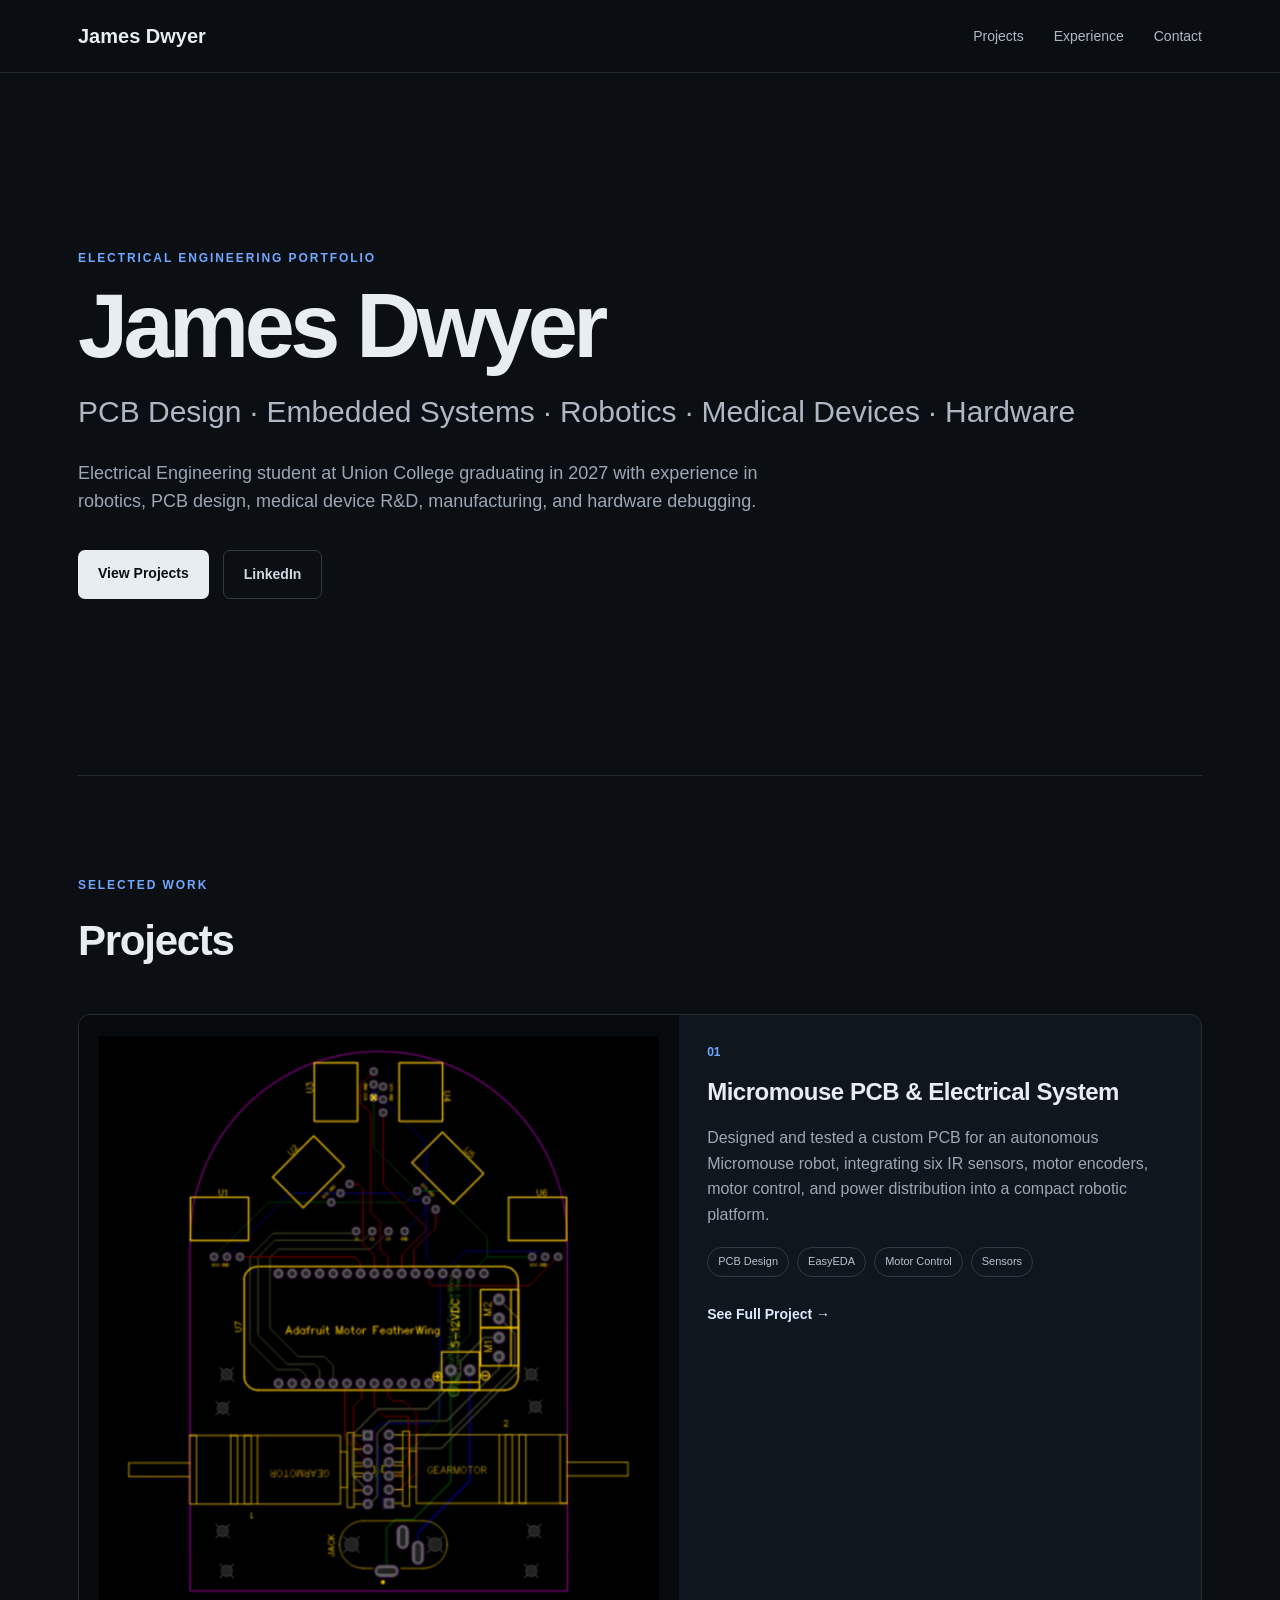
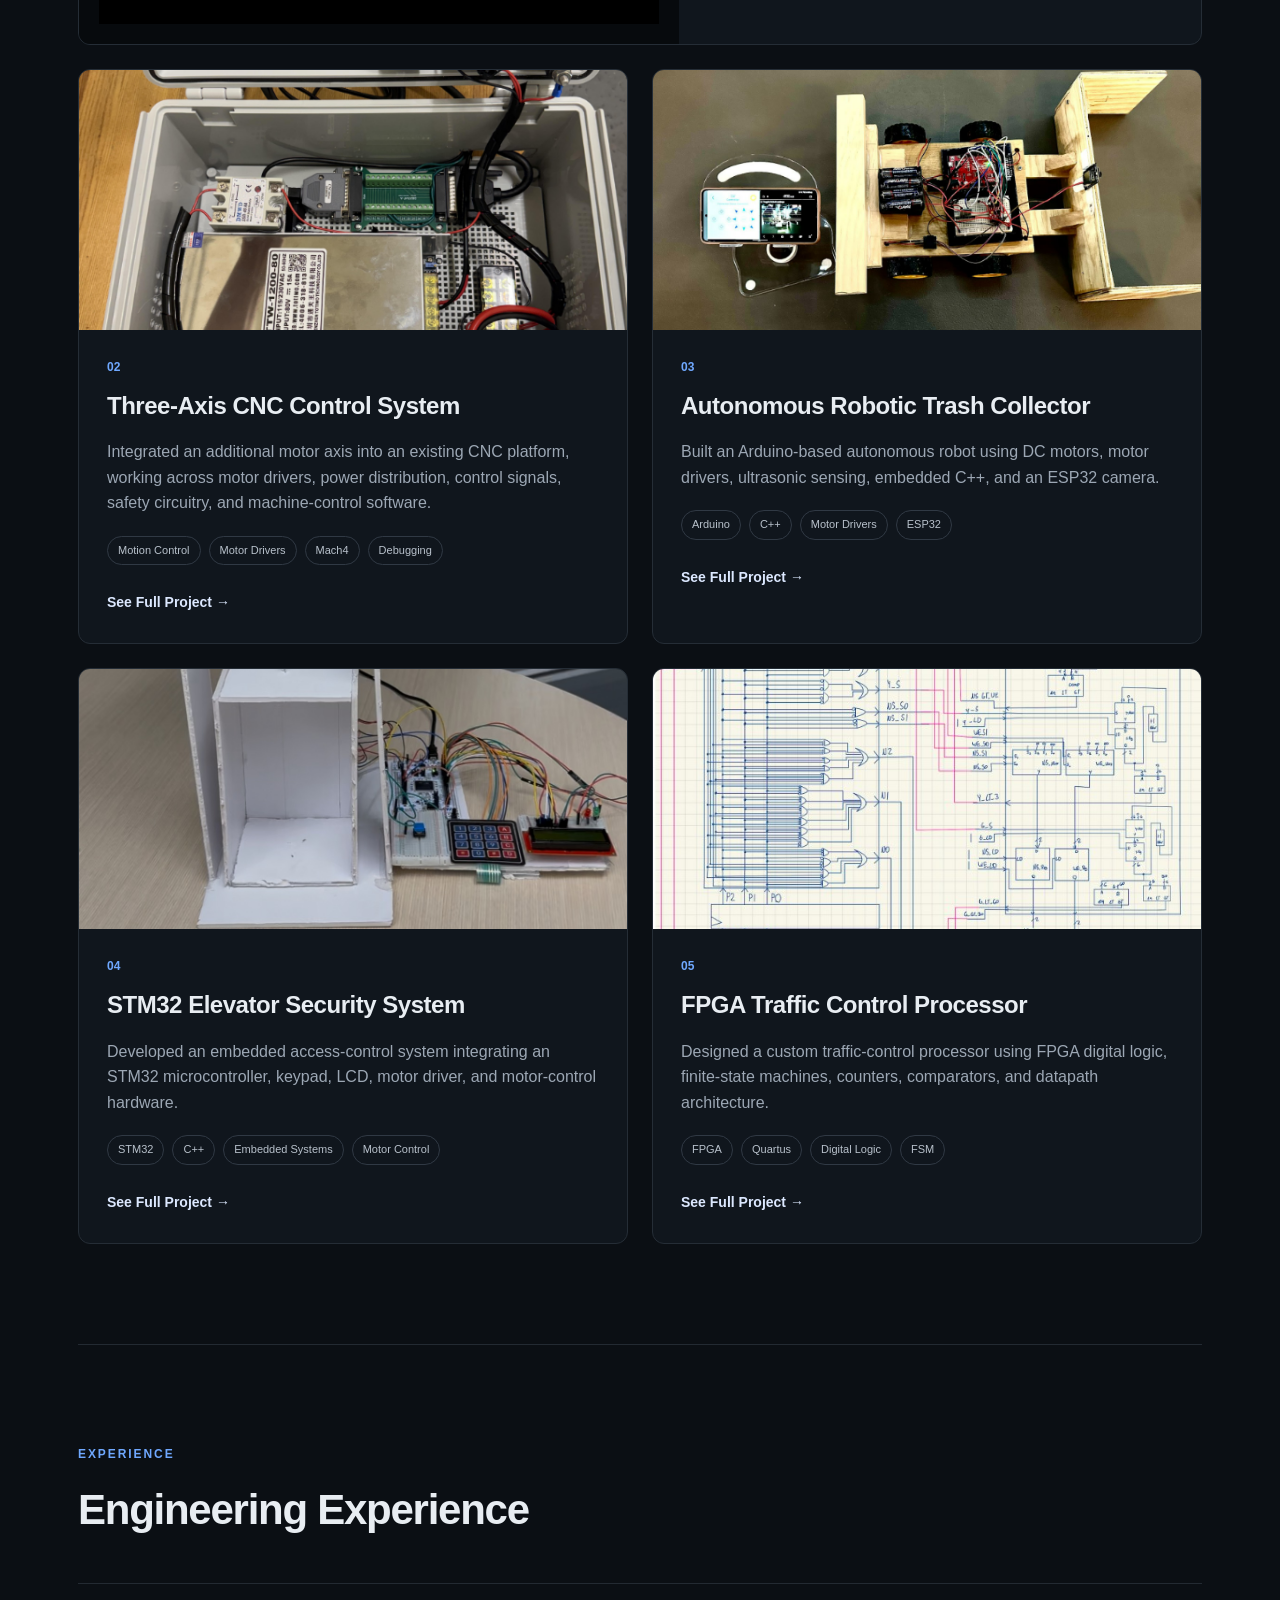
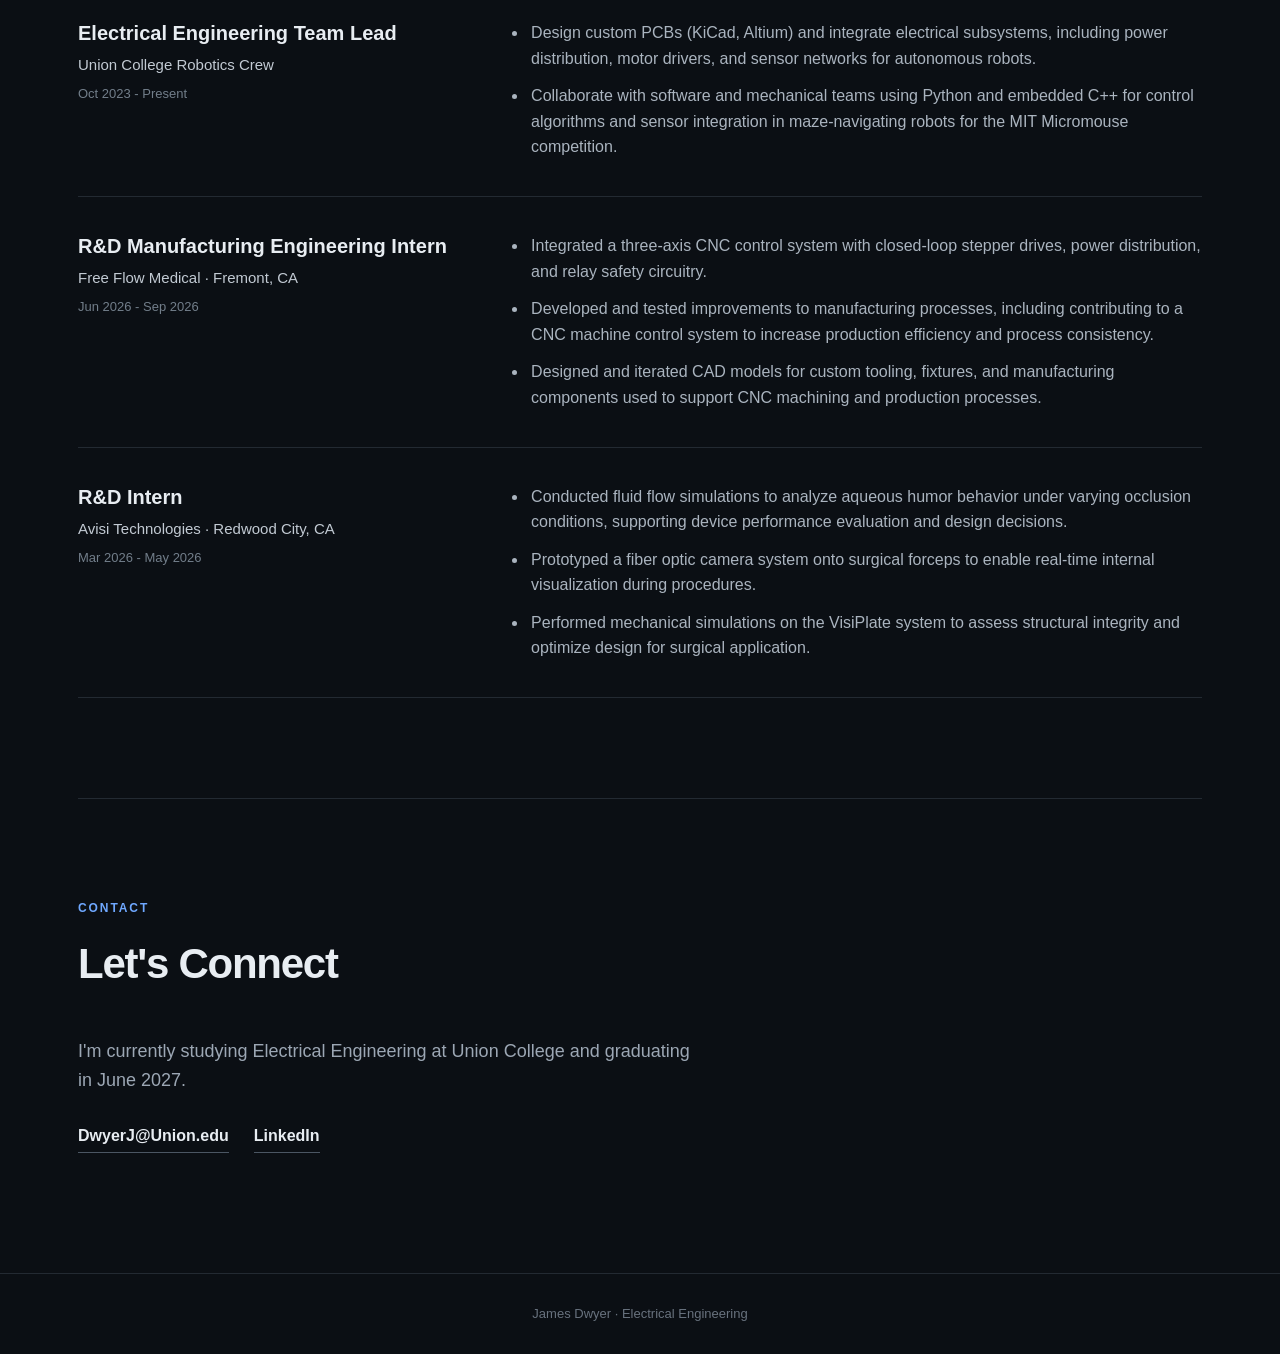
==== commit b08ba84e: "Refactor index.html with improved navigation and comments Updated HTML structure and improved commen" ====
--- a/index.html
+++ b/index.html
@@ -13,21 +13,30 @@
 <body>
 
 <header>
+
     <nav>
-        <a href="/" class="logo">James Dwyer</a>
+
+        <a href="/" class="logo">
+            James Dwyer
+        </a>
 
         <div class="nav-links">
             <a href="#projects">Projects</a>
             <a href="#experience">Experience</a>
             <a href="#contact">Contact</a>
         </div>
+
     </nav>
+
 </header>
 
 
 <main>
 
-    <!-- HERO -->
+
+    <!-- =========================
+         HERO
+    ========================== -->
 
     <section class="hero">
 
@@ -51,7 +60,10 @@
 
         <div class="hero-buttons">
 
-            <a href="#projects" class="button primary">
+            <a
+                href="#projects"
+                class="button primary"
+            >
                 View Projects
             </a>
 
@@ -69,9 +81,15 @@
     </section>
 
 
-    <!-- PROJECTS -->
-
-    <section id="projects" class="projects-section">
+
+    <!-- =========================
+         PROJECTS
+    ========================== -->
+
+    <section
+        id="projects"
+        class="projects-section"
+    >
 
         <p class="section-label">
             SELECTED WORK
@@ -83,6 +101,7 @@
 
 
         <div class="project-grid">
+
 
             <!-- MICROMOUSE -->
 
@@ -121,12 +140,13 @@
                         href="micromouse-pcb/"
                         class="project-link"
                     >
-                        View Project →
+                        See Full Project →
                     </a>
 
                 </div>
 
             </article>
+
 
 
             <!-- CNC -->
@@ -166,7 +186,7 @@
                         href="cnc-control-system/"
                         class="project-link"
                     >
-                        View Project →
+                        See Full Project →
                     </a>
 
                 </div>
@@ -174,7 +194,8 @@
             </article>
 
 
-            <!-- TRASH COLLECTOR -->
+
+            <!-- ROBOTIC TRASH COLLECTOR -->
 
             <article class="project-card">
 
@@ -212,12 +233,13 @@
                         target="_blank"
                         rel="noopener noreferrer"
                     >
-                        View Project →
+                        See Full Project →
                     </a>
 
                 </div>
 
             </article>
+
 
 
             <!-- ELEVATOR -->
@@ -258,12 +280,13 @@
                         target="_blank"
                         rel="noopener noreferrer"
                     >
-                        View Project →
+                        See Full Project →
                     </a>
 
                 </div>
 
             </article>
+
 
 
             <!-- FPGA -->
@@ -304,21 +327,28 @@
                         target="_blank"
                         rel="noopener noreferrer"
                     >
-                        View Project →
+                        See Full Project →
                     </a>
 
                 </div>
 
             </article>
 
+
         </div>
 
     </section>
 
 
-    <!-- EXPERIENCE -->
-
-    <section id="experience" class="experience-section">
+
+    <!-- =========================
+         EXPERIENCE
+    ========================== -->
+
+    <section
+        id="experience"
+        class="experience-section"
+    >
 
         <p class="section-label">
             EXPERIENCE
@@ -329,7 +359,7 @@
         </h2>
 
 
-        <!-- UNION ROBOTICS -->
+        <!-- UNION COLLEGE ROBOTICS -->
 
         <div class="experience-item">
 
@@ -349,6 +379,7 @@
 
             </div>
 
+
             <ul class="experience-bullets">
 
                 <li>
@@ -367,7 +398,8 @@
         </div>
 
 
-        <!-- FREE FLOW -->
+
+        <!-- FREE FLOW MEDICAL -->
 
         <div class="experience-item">
 
@@ -387,6 +419,7 @@
 
             </div>
 
+
             <ul class="experience-bullets">
 
                 <li>
@@ -409,7 +442,8 @@
         </div>
 
 
-        <!-- AVISI -->
+
+        <!-- AVISI TECHNOLOGIES -->
 
         <div class="experience-item">
 
@@ -429,6 +463,7 @@
 
             </div>
 
+
             <ul class="experience-bullets">
 
                 <li>
@@ -450,12 +485,19 @@
 
         </div>
 
+
     </section>
 
 
-    <!-- CONTACT -->
-
-    <section id="contact" class="contact-section">
+
+    <!-- =========================
+         CONTACT
+    ========================== -->
+
+    <section
+        id="contact"
+        class="contact-section"
+    >
 
         <p class="section-label">
             CONTACT
@@ -469,6 +511,7 @@
             I'm currently studying Electrical Engineering at Union College
             and graduating in June 2027.
         </p>
+
 
         <div class="contact-links">
 
@@ -488,15 +531,20 @@
 
     </section>
 
+
 </main>
 
 
+
 <footer>
+
     <p>
         James Dwyer · Electrical Engineering
     </p>
+
 </footer>
 
+
 </body>
 
 </html>
--- a/style.css
+++ b/style.css
@@ -23,7 +23,6 @@
 
     background: #0b0f14;
     color: #e8edf2;
-
     line-height: 1.6;
 }
 
@@ -48,19 +47,15 @@
     z-index: 100;
 
     background: rgba(11, 15, 20, 0.96);
-
     border-bottom: 1px solid #232a32;
 }
 
 nav {
     max-width: 1180px;
-
     margin: 0 auto;
-
     padding: 20px 28px;
 
     display: flex;
-
     justify-content: space-between;
     align-items: center;
 }
@@ -77,9 +72,7 @@
 
 .nav-links a {
     color: #aeb8c4;
-
     font-size: 14px;
-
     transition: color 0.2s ease;
 }
 
@@ -94,9 +87,7 @@
 
 main {
     max-width: 1180px;
-
     margin: 0 auto;
-
     padding: 0 28px;
 }
 
@@ -107,19 +98,15 @@
 .section-label,
 .eyebrow {
     color: #6fa8ff;
-
     font-size: 12px;
-
     font-weight: 700;
-
     letter-spacing: 0.16em;
-
     margin-bottom: 12px;
 }
 
 
 /* =========================
-   HERO
+   HOMEPAGE HERO
 ========================= */
 
 .hero {
@@ -127,7 +114,6 @@
 
     display: flex;
     flex-direction: column;
-
     justify-content: center;
 
     max-width: 1000px;
@@ -135,51 +121,38 @@
 
 .hero h1 {
     font-size: clamp(52px, 8vw, 90px);
-
     line-height: 1;
-
     letter-spacing: -0.05em;
-
     margin-bottom: 20px;
 }
 
 .hero h2 {
     color: #aeb8c4;
-
     font-size: clamp(20px, 3vw, 30px);
-
     font-weight: 500;
-
     line-height: 1.4;
-
     margin-bottom: 26px;
 }
 
 .hero-description {
     color: #9ca7b4;
-
     max-width: 700px;
-
     font-size: 18px;
 }
 
 .hero-buttons {
     display: flex;
-
     gap: 14px;
-
     margin-top: 34px;
 }
 
 .button {
     display: inline-block;
-
     padding: 12px 20px;
 
     border-radius: 7px;
 
     font-size: 14px;
-
     font-weight: 600;
 
     transition:
@@ -190,25 +163,21 @@
 
 .button.primary {
     background: #e8edf2;
-
     color: #0b0f14;
 }
 
 .button.primary:hover {
     background: #ffffff;
-
     transform: translateY(-2px);
 }
 
 .button.secondary {
     border: 1px solid #303944;
-
     color: #d2d8df;
 }
 
 .button.secondary:hover {
     border-color: #697583;
-
     background: #121820;
 }
 
@@ -221,15 +190,13 @@
 .experience-section > h2,
 .contact-section > h2 {
     font-size: 42px;
-
     letter-spacing: -0.03em;
-
     margin-bottom: 40px;
 }
 
 
 /* =========================
-   PROJECTS
+   HOMEPAGE PROJECTS
 ========================= */
 
 .projects-section {
@@ -238,9 +205,7 @@
 
 .project-grid {
     display: grid;
-
     grid-template-columns: repeat(2, 1fr);
-
     gap: 24px;
 }
 
@@ -250,7 +215,6 @@
     background: #10161d;
 
     border: 1px solid #252d36;
-
     border-radius: 12px;
 
     transition:
@@ -260,7 +224,6 @@
 
 .project-card:hover {
     transform: translateY(-4px);
-
     border-color: #46515e;
 }
 
@@ -268,25 +231,19 @@
     grid-column: 1 / -1;
 
     display: grid;
-
     grid-template-columns: 1.15fr 1fr;
 }
 
 .project-card img {
     height: 260px;
-
     object-fit: cover;
-
     background: #070a0d;
 }
 
 .project-card.featured img {
     height: 100%;
-
     min-height: 380px;
-
     object-fit: contain;
-
     padding: 20px;
 }
 
@@ -296,55 +253,42 @@
 
 .project-number {
     color: #6fa8ff;
-
     font-size: 12px;
-
     font-weight: 700;
-
     margin-bottom: 10px;
 }
 
 .project-content h3 {
     font-size: 24px;
-
     letter-spacing: -0.02em;
-
     margin-bottom: 14px;
 }
 
 .project-content > p:not(.project-number) {
     color: #9ca7b4;
-
     margin-bottom: 20px;
 }
 
 .tags {
     display: flex;
-
     flex-wrap: wrap;
-
     gap: 8px;
-
     margin-bottom: 24px;
 }
 
 .tags span {
     border: 1px solid #303944;
-
     border-radius: 999px;
 
     padding: 5px 10px;
 
     color: #b8c1cb;
-
     font-size: 11px;
 }
 
 .project-link {
     color: #dce8ff;
-
     font-size: 14px;
-
     font-weight: 700;
 }
 
@@ -363,9 +307,7 @@
 
 .experience-item {
     display: grid;
-
     grid-template-columns: 0.8fr 1.5fr;
-
     gap: 60px;
 
     padding: 36px 0;
@@ -379,35 +321,28 @@
 
 .experience-left h3 {
     font-size: 20px;
-
     line-height: 1.35;
-
     margin-bottom: 6px;
 }
 
 .experience-company {
     color: #c2cad3;
-
     font-size: 15px;
-
     margin-bottom: 7px;
 }
 
 .experience-date {
     color: #727e8a;
-
     font-size: 13px;
 }
 
 .experience-bullets {
     color: #aab4bf;
-
     padding-left: 20px;
 }
 
 .experience-bullets li {
     margin-bottom: 12px;
-
     padding-left: 3px;
 }
 
@@ -422,31 +357,24 @@
 
 .contact-section {
     border-top: 1px solid #232a32;
-
     padding-bottom: 120px;
 }
 
 .contact-section > p:not(.section-label) {
     color: #9ca7b4;
-
     max-width: 620px;
-
     font-size: 18px;
 }
 
 .contact-links {
     display: flex;
-
     gap: 25px;
-
     margin-top: 28px;
 }
 
 .contact-links a {
     padding-bottom: 3px;
-
     border-bottom: 1px solid #4b5663;
-
     font-weight: 600;
 }
 
@@ -465,10 +393,277 @@
     border-top: 1px solid #232a32;
 
     color: #68727e;
-
     font-size: 13px;
-
     text-align: center;
+}
+
+
+/* =========================
+   PROJECT DETAIL PAGES
+========================= */
+
+.project-page {
+    max-width: 1180px;
+    margin: 0 auto;
+    padding: 0 28px;
+}
+
+
+/* PROJECT HERO */
+
+.project-hero {
+    padding: 90px 0 65px;
+    max-width: 930px;
+}
+
+.back-link {
+    display: inline-block;
+
+    color: #7f8b98;
+    font-size: 13px;
+
+    margin-bottom: 50px;
+}
+
+.back-link:hover {
+    color: #ffffff;
+}
+
+.project-hero h1 {
+    font-size: clamp(48px, 7vw, 78px);
+
+    line-height: 1.05;
+    letter-spacing: -0.045em;
+
+    margin-bottom: 25px;
+}
+
+.project-hero-description {
+    max-width: 780px;
+
+    color: #a6b0bb;
+    font-size: 20px;
+    line-height: 1.65;
+}
+
+.project-tags {
+    display: flex;
+    flex-wrap: wrap;
+    gap: 8px;
+
+    margin-top: 30px;
+}
+
+.project-tags span {
+    border: 1px solid #303944;
+    border-radius: 999px;
+
+    padding: 6px 12px;
+
+    font-size: 12px;
+    color: #b8c1cb;
+}
+
+
+/* LARGE PROJECT IMAGE */
+
+.project-feature-image {
+    padding: 0 0 100px;
+}
+
+.project-feature-image img,
+.project-wide-image img {
+    background: #080c10;
+
+    border: 1px solid #242c35;
+    border-radius: 12px;
+
+    padding: 30px;
+
+    max-height: 720px;
+    object-fit: contain;
+}
+
+.image-caption {
+    margin-top: 12px;
+
+    color: #687583;
+    font-size: 12px;
+}
+
+
+/* PROJECT SECTIONS */
+
+.project-detail-section {
+    border-top: 1px solid #232a32;
+    padding: 90px 0;
+}
+
+.project-section-grid {
+    display: grid;
+    grid-template-columns: 0.85fr 1.35fr;
+    gap: 80px;
+}
+
+.project-section-grid h2 {
+    font-size: 34px;
+    line-height: 1.2;
+    letter-spacing: -0.03em;
+}
+
+.project-section-copy {
+    color: #a6b0bb;
+    font-size: 17px;
+}
+
+.project-section-copy p + p {
+    margin-top: 22px;
+}
+
+.project-wide-image {
+    margin-top: 60px;
+}
+
+
+/* PROCESS CARDS */
+
+.process-title {
+    font-size: 34px;
+
+    max-width: 650px;
+
+    margin-bottom: 40px;
+
+    letter-spacing: -0.03em;
+}
+
+.process-grid {
+    display: grid;
+    grid-template-columns: repeat(2, 1fr);
+    gap: 18px;
+}
+
+.process-card {
+    border: 1px solid #252d36;
+    background: #10161d;
+    border-radius: 10px;
+
+    padding: 26px;
+}
+
+.process-number {
+    color: #6fa8ff;
+
+    font-size: 11px;
+    font-weight: 700;
+
+    margin-bottom: 12px;
+}
+
+.process-card h3 {
+    font-size: 19px;
+    margin-bottom: 10px;
+}
+
+.process-card p {
+    color: #929da9;
+}
+
+
+/* ITERATION */
+
+.iteration-flow {
+    display: grid;
+    grid-template-columns: 1fr auto 1fr auto 1fr;
+
+    align-items: center;
+
+    gap: 18px;
+
+    margin-top: 60px;
+}
+
+.iteration-flow > div:not(.iteration-arrow) {
+    border: 1px solid #252d36;
+    border-radius: 10px;
+
+    padding: 24px;
+
+    background: #10161d;
+}
+
+.iteration-flow span {
+    display: block;
+
+    color: #6fa8ff;
+
+    font-size: 11px;
+    font-weight: 700;
+
+    margin-bottom: 10px;
+}
+
+.iteration-flow strong {
+    display: block;
+    margin-bottom: 10px;
+}
+
+.iteration-flow p {
+    color: #8f9aa6;
+    font-size: 14px;
+}
+
+.iteration-arrow {
+    color: #586574;
+    font-size: 24px;
+}
+
+
+/* VALIDATION */
+
+.validation-grid {
+    display: grid;
+    grid-template-columns: repeat(2, 1fr);
+    gap: 18px;
+}
+
+.validation-item {
+    border-top: 1px solid #303944;
+    padding-top: 22px;
+}
+
+.validation-item h3 {
+    margin-bottom: 8px;
+}
+
+.validation-item p {
+    color: #929da9;
+}
+
+
+/* RESULT */
+
+.project-result {
+    padding-bottom: 100px;
+}
+
+
+/* NEXT PROJECT */
+
+.next-project-section {
+    border-top: 1px solid #232a32;
+    padding: 75px 0 110px;
+}
+
+.next-project-section h2 {
+    font-size: clamp(28px, 5vw, 50px);
+    letter-spacing: -0.03em;
+
+    transition: color 0.2s ease;
+}
+
+.next-project-section a:hover h2 {
+    color: #6fa8ff;
 }
 
 
@@ -494,6 +689,9 @@
         padding: 70px 0;
     }
 
+
+    /* HOMEPAGE */
+
     .hero {
         min-height: 72vh;
     }
@@ -508,20 +706,17 @@
 
     .project-card.featured {
         grid-column: auto;
-
         display: block;
     }
 
     .project-card.featured img,
     .project-card img {
         height: 250px;
-
         min-height: 0;
     }
 
     .experience-item {
         grid-template-columns: 1fr;
-
         gap: 22px;
     }
 
@@ -531,6 +726,41 @@
         font-size: 34px;
     }
 
+
+    /* PROJECT PAGES */
+
+    .project-page {
+        padding: 0 20px;
+    }
+
+    .project-hero {
+        padding-top: 60px;
+    }
+
+    .project-section-grid {
+        grid-template-columns: 1fr;
+        gap: 28px;
+    }
+
+    .process-grid,
+    .validation-grid {
+        grid-template-columns: 1fr;
+    }
+
+    .iteration-flow {
+        grid-template-columns: 1fr;
+    }
+
+    .iteration-arrow {
+        transform: rotate(90deg);
+        text-align: center;
+    }
+
+    .project-feature-image img,
+    .project-wide-image img {
+        padding: 15px;
+    }
+
 }
 
 
@@ -566,10 +796,12 @@
 
     .contact-links {
         flex-direction: column;
-
         align-items: flex-start;
-
         gap: 14px;
     }
 
-}
+    .project-hero-description {
+        font-size: 17px;
+    }
+
+}
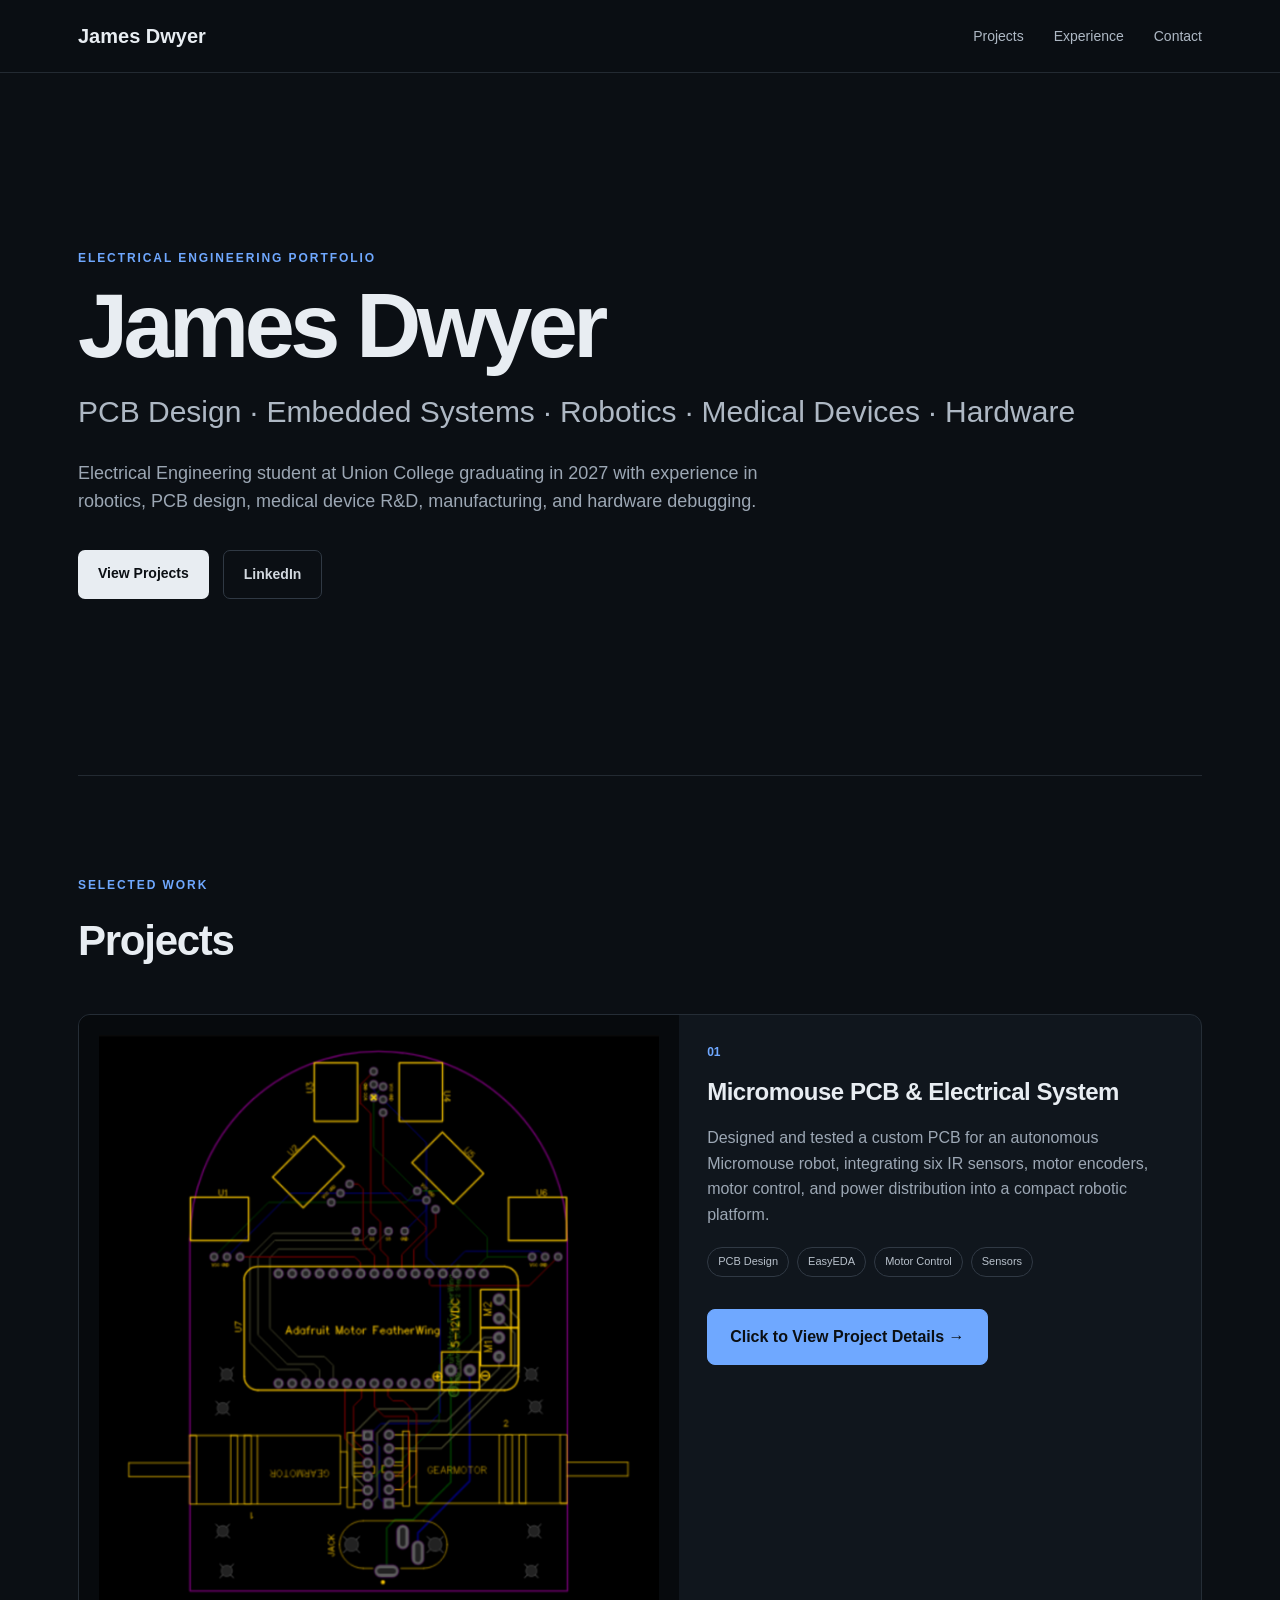
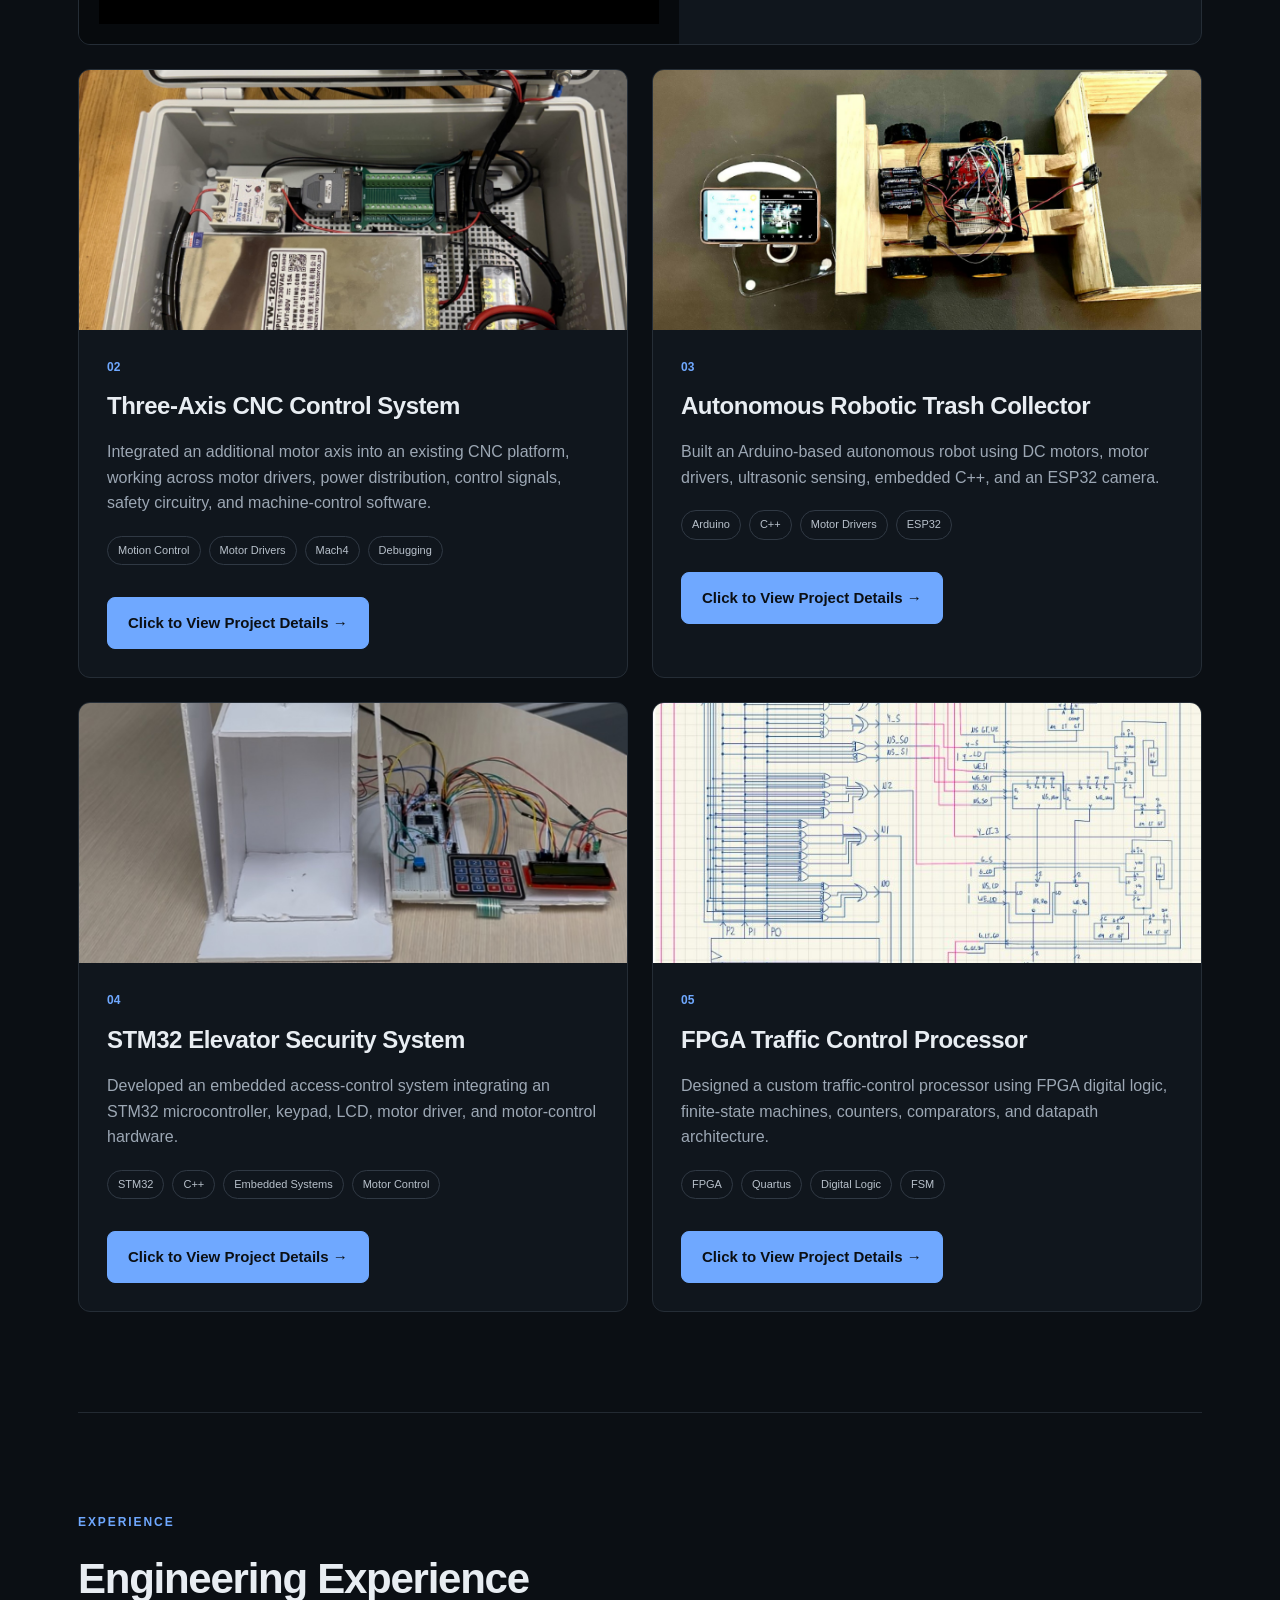
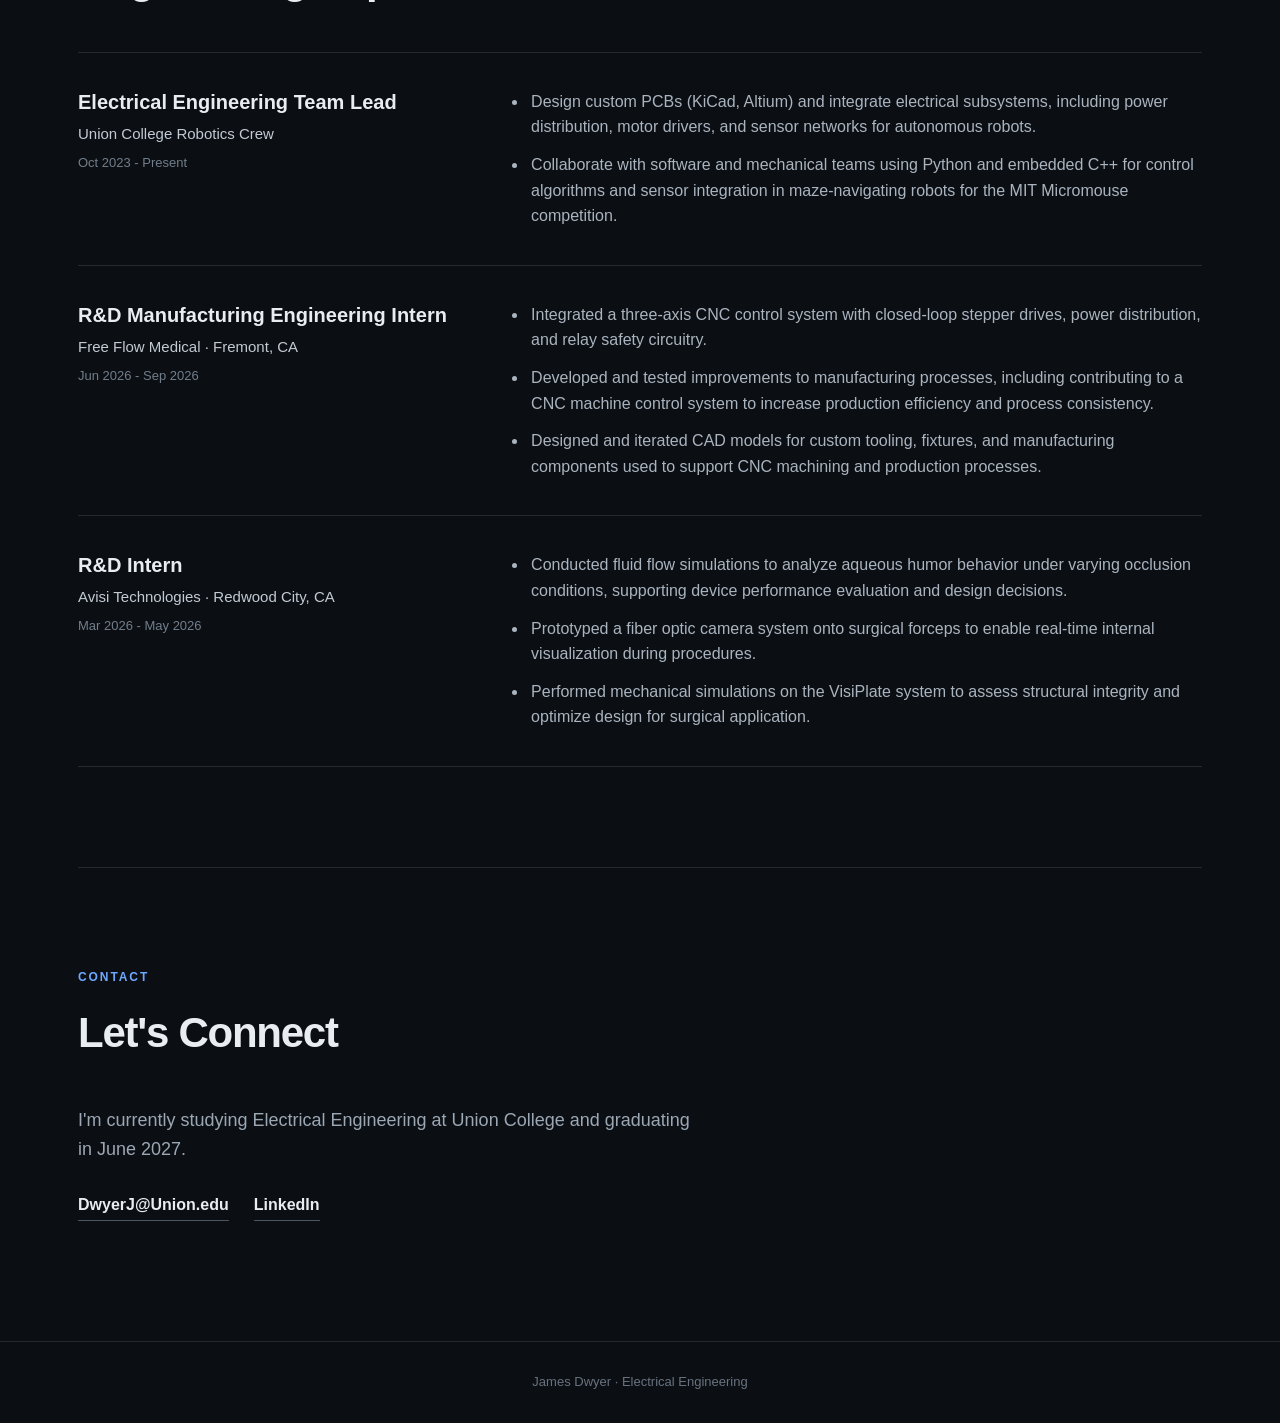
==== commit 8c3b2d88: "Refactor comments in index.html Updated comments in index.html for clarity and consistency." ====
--- a/index.html
+++ b/index.html
@@ -34,9 +34,7 @@
 <main>
 
 
-    <!-- =========================
-         HERO
-    ========================== -->
+    <!-- HERO -->
 
     <section class="hero">
 
@@ -82,9 +80,7 @@
 
 
 
-    <!-- =========================
-         PROJECTS
-    ========================== -->
+    <!-- PROJECTS -->
 
     <section
         id="projects"
@@ -140,7 +136,7 @@
                         href="micromouse-pcb/"
                         class="project-link"
                     >
-                        See Full Project →
+                        Click to View Project Details →
                     </a>
 
                 </div>
@@ -186,7 +182,7 @@
                         href="cnc-control-system/"
                         class="project-link"
                     >
-                        See Full Project →
+                        Click to View Project Details →
                     </a>
 
                 </div>
@@ -233,7 +229,7 @@
                         target="_blank"
                         rel="noopener noreferrer"
                     >
-                        See Full Project →
+                        Click to View Project Details →
                     </a>
 
                 </div>
@@ -280,7 +276,7 @@
                         target="_blank"
                         rel="noopener noreferrer"
                     >
-                        See Full Project →
+                        Click to View Project Details →
                     </a>
 
                 </div>
@@ -327,7 +323,7 @@
                         target="_blank"
                         rel="noopener noreferrer"
                     >
-                        See Full Project →
+                        Click to View Project Details →
                     </a>
 
                 </div>
@@ -341,9 +337,7 @@
 
 
 
-    <!-- =========================
-         EXPERIENCE
-    ========================== -->
+    <!-- EXPERIENCE -->
 
     <section
         id="experience"
@@ -359,7 +353,7 @@
         </h2>
 
 
-        <!-- UNION COLLEGE ROBOTICS -->
+        <!-- UNION ROBOTICS -->
 
         <div class="experience-item">
 
@@ -443,7 +437,7 @@
 
 
 
-        <!-- AVISI TECHNOLOGIES -->
+        <!-- AVISI -->
 
         <div class="experience-item">
 
@@ -490,9 +484,7 @@
 
 
 
-    <!-- =========================
-         CONTACT
-    ========================== -->
+    <!-- CONTACT -->
 
     <section
         id="contact"
--- a/style.css
+++ b/style.css
@@ -47,15 +47,19 @@
     z-index: 100;
 
     background: rgba(11, 15, 20, 0.96);
+
     border-bottom: 1px solid #232a32;
 }
 
 nav {
     max-width: 1180px;
+
     margin: 0 auto;
+
     padding: 20px 28px;
 
     display: flex;
+
     justify-content: space-between;
     align-items: center;
 }
@@ -72,7 +76,9 @@
 
 .nav-links a {
     color: #aeb8c4;
+
     font-size: 14px;
+
     transition: color 0.2s ease;
 }
 
@@ -87,7 +93,9 @@
 
 main {
     max-width: 1180px;
+
     margin: 0 auto;
+
     padding: 0 28px;
 }
 
@@ -98,9 +106,12 @@
 .section-label,
 .eyebrow {
     color: #6fa8ff;
+
     font-size: 12px;
     font-weight: 700;
+
     letter-spacing: 0.16em;
+
     margin-bottom: 12px;
 }
 
@@ -114,6 +125,7 @@
 
     display: flex;
     flex-direction: column;
+
     justify-content: center;
 
     max-width: 1000px;
@@ -121,38 +133,51 @@
 
 .hero h1 {
     font-size: clamp(52px, 8vw, 90px);
+
     line-height: 1;
+
     letter-spacing: -0.05em;
+
     margin-bottom: 20px;
 }
 
 .hero h2 {
     color: #aeb8c4;
+
     font-size: clamp(20px, 3vw, 30px);
+
     font-weight: 500;
+
     line-height: 1.4;
+
     margin-bottom: 26px;
 }
 
 .hero-description {
     color: #9ca7b4;
+
     max-width: 700px;
+
     font-size: 18px;
 }
 
 .hero-buttons {
     display: flex;
+
     gap: 14px;
+
     margin-top: 34px;
 }
 
 .button {
     display: inline-block;
+
     padding: 12px 20px;
 
     border-radius: 7px;
 
     font-size: 14px;
+
     font-weight: 600;
 
     transition:
@@ -168,16 +193,19 @@
 
 .button.primary:hover {
     background: #ffffff;
+
     transform: translateY(-2px);
 }
 
 .button.secondary {
     border: 1px solid #303944;
+
     color: #d2d8df;
 }
 
 .button.secondary:hover {
     border-color: #697583;
+
     background: #121820;
 }
 
@@ -190,7 +218,9 @@
 .experience-section > h2,
 .contact-section > h2 {
     font-size: 42px;
+
     letter-spacing: -0.03em;
+
     margin-bottom: 40px;
 }
 
@@ -205,7 +235,9 @@
 
 .project-grid {
     display: grid;
+
     grid-template-columns: repeat(2, 1fr);
+
     gap: 24px;
 }
 
@@ -215,6 +247,7 @@
     background: #10161d;
 
     border: 1px solid #252d36;
+
     border-radius: 12px;
 
     transition:
@@ -224,6 +257,7 @@
 
 .project-card:hover {
     transform: translateY(-4px);
+
     border-color: #46515e;
 }
 
@@ -231,19 +265,25 @@
     grid-column: 1 / -1;
 
     display: grid;
+
     grid-template-columns: 1.15fr 1fr;
 }
 
 .project-card img {
     height: 260px;
+
     object-fit: cover;
+
     background: #070a0d;
 }
 
 .project-card.featured img {
     height: 100%;
+
     min-height: 380px;
+
     object-fit: contain;
+
     padding: 20px;
 }
 
@@ -253,47 +293,103 @@
 
 .project-number {
     color: #6fa8ff;
+
     font-size: 12px;
+
     font-weight: 700;
+
     margin-bottom: 10px;
 }
 
 .project-content h3 {
     font-size: 24px;
+
     letter-spacing: -0.02em;
+
     margin-bottom: 14px;
 }
 
 .project-content > p:not(.project-number) {
     color: #9ca7b4;
+
     margin-bottom: 20px;
 }
 
 .tags {
     display: flex;
+
     flex-wrap: wrap;
+
     gap: 8px;
+
     margin-bottom: 24px;
 }
 
 .tags span {
     border: 1px solid #303944;
+
     border-radius: 999px;
 
     padding: 5px 10px;
 
     color: #b8c1cb;
+
     font-size: 11px;
 }
 
+
+/* =========================
+   PROJECT BUTTONS
+========================= */
+
 .project-link {
-    color: #dce8ff;
-    font-size: 14px;
+    display: inline-flex;
+
+    align-items: center;
+    justify-content: center;
+
+    margin-top: 8px;
+
+    padding: 13px 20px;
+
+    background: #6fa8ff;
+
+    border: 1px solid #6fa8ff;
+
+    border-radius: 8px;
+
+    color: #0b0f14;
+
+    font-size: 15px;
+
     font-weight: 700;
+
+    transition:
+        background 0.2s ease,
+        border-color 0.2s ease,
+        transform 0.2s ease,
+        box-shadow 0.2s ease;
 }
 
 .project-link:hover {
-    color: #6fa8ff;
+    background: #8bb9ff;
+
+    border-color: #8bb9ff;
+
+    color: #0b0f14;
+
+    transform: translateY(-2px);
+
+    box-shadow: 0 7px 20px rgba(111, 168, 255, 0.20);
+}
+
+
+/* Slightly larger CTA for featured Micromouse project */
+
+.project-card.featured .project-link {
+    padding: 14px 22px;
+
+    font-size: 16px;
 }
 
 
@@ -307,7 +403,9 @@
 
 .experience-item {
     display: grid;
+
     grid-template-columns: 0.8fr 1.5fr;
+
     gap: 60px;
 
     padding: 36px 0;
@@ -321,28 +419,35 @@
 
 .experience-left h3 {
     font-size: 20px;
+
     line-height: 1.35;
+
     margin-bottom: 6px;
 }
 
 .experience-company {
     color: #c2cad3;
+
     font-size: 15px;
+
     margin-bottom: 7px;
 }
 
 .experience-date {
     color: #727e8a;
+
     font-size: 13px;
 }
 
 .experience-bullets {
     color: #aab4bf;
+
     padding-left: 20px;
 }
 
 .experience-bullets li {
     margin-bottom: 12px;
+
     padding-left: 3px;
 }
 
@@ -357,24 +462,31 @@
 
 .contact-section {
     border-top: 1px solid #232a32;
+
     padding-bottom: 120px;
 }
 
 .contact-section > p:not(.section-label) {
     color: #9ca7b4;
+
     max-width: 620px;
+
     font-size: 18px;
 }
 
 .contact-links {
     display: flex;
+
     gap: 25px;
+
     margin-top: 28px;
 }
 
 .contact-links a {
     padding-bottom: 3px;
+
     border-bottom: 1px solid #4b5663;
+
     font-weight: 600;
 }
 
@@ -393,7 +505,9 @@
     border-top: 1px solid #232a32;
 
     color: #68727e;
+
     font-size: 13px;
+
     text-align: center;
 }
 
@@ -404,7 +518,9 @@
 
 .project-page {
     max-width: 1180px;
+
     margin: 0 auto;
+
     padding: 0 28px;
 }
 
@@ -413,6 +529,7 @@
 
 .project-hero {
     padding: 90px 0 65px;
+
     max-width: 930px;
 }
 
@@ -420,6 +537,7 @@
     display: inline-block;
 
     color: #7f8b98;
+
     font-size: 13px;
 
     margin-bottom: 50px;
@@ -433,6 +551,7 @@
     font-size: clamp(48px, 7vw, 78px);
 
     line-height: 1.05;
+
     letter-spacing: -0.045em;
 
     margin-bottom: 25px;
@@ -442,13 +561,17 @@
     max-width: 780px;
 
     color: #a6b0bb;
+
     font-size: 20px;
+
     line-height: 1.65;
 }
 
 .project-tags {
     display: flex;
+
     flex-wrap: wrap;
+
     gap: 8px;
 
     margin-top: 30px;
@@ -456,11 +579,13 @@
 
 .project-tags span {
     border: 1px solid #303944;
+
     border-radius: 999px;
 
     padding: 6px 12px;
 
     font-size: 12px;
+
     color: #b8c1cb;
 }
 
@@ -476,11 +601,13 @@
     background: #080c10;
 
     border: 1px solid #242c35;
+
     border-radius: 12px;
 
     padding: 30px;
 
     max-height: 720px;
+
     object-fit: contain;
 }
 
@@ -488,6 +615,7 @@
     margin-top: 12px;
 
     color: #687583;
+
     font-size: 12px;
 }
 
@@ -496,23 +624,29 @@
 
 .project-detail-section {
     border-top: 1px solid #232a32;
+
     padding: 90px 0;
 }
 
 .project-section-grid {
     display: grid;
+
     grid-template-columns: 0.85fr 1.35fr;
+
     gap: 80px;
 }
 
 .project-section-grid h2 {
     font-size: 34px;
+
     line-height: 1.2;
+
     letter-spacing: -0.03em;
 }
 
 .project-section-copy {
     color: #a6b0bb;
+
     font-size: 17px;
 }
 
@@ -528,24 +662,28 @@
 /* PROCESS CARDS */
 
 .process-title {
+    max-width: 650px;
+
+    margin-bottom: 40px;
+
     font-size: 34px;
-
-    max-width: 650px;
-
-    margin-bottom: 40px;
 
     letter-spacing: -0.03em;
 }
 
 .process-grid {
     display: grid;
+
     grid-template-columns: repeat(2, 1fr);
+
     gap: 18px;
 }
 
 .process-card {
     border: 1px solid #252d36;
+
     background: #10161d;
+
     border-radius: 10px;
 
     padding: 26px;
@@ -555,6 +693,7 @@
     color: #6fa8ff;
 
     font-size: 11px;
+
     font-weight: 700;
 
     margin-bottom: 12px;
@@ -562,6 +701,7 @@
 
 .process-card h3 {
     font-size: 19px;
+
     margin-bottom: 10px;
 }
 
@@ -574,6 +714,7 @@
 
 .iteration-flow {
     display: grid;
+
     grid-template-columns: 1fr auto 1fr auto 1fr;
 
     align-items: center;
@@ -585,6 +726,7 @@
 
 .iteration-flow > div:not(.iteration-arrow) {
     border: 1px solid #252d36;
+
     border-radius: 10px;
 
     padding: 24px;
@@ -598,6 +740,7 @@
     color: #6fa8ff;
 
     font-size: 11px;
+
     font-weight: 700;
 
     margin-bottom: 10px;
@@ -605,16 +748,19 @@
 
 .iteration-flow strong {
     display: block;
+
     margin-bottom: 10px;
 }
 
 .iteration-flow p {
     color: #8f9aa6;
+
     font-size: 14px;
 }
 
 .iteration-arrow {
     color: #586574;
+
     font-size: 24px;
 }
 
@@ -623,12 +769,15 @@
 
 .validation-grid {
     display: grid;
+
     grid-template-columns: repeat(2, 1fr);
+
     gap: 18px;
 }
 
 .validation-item {
     border-top: 1px solid #303944;
+
     padding-top: 22px;
 }
 
@@ -652,11 +801,13 @@
 
 .next-project-section {
     border-top: 1px solid #232a32;
+
     padding: 75px 0 110px;
 }
 
 .next-project-section h2 {
     font-size: clamp(28px, 5vw, 50px);
+
     letter-spacing: -0.03em;
 
     transition: color 0.2s ease;
@@ -706,17 +857,20 @@
 
     .project-card.featured {
         grid-column: auto;
+
         display: block;
     }
 
     .project-card.featured img,
     .project-card img {
         height: 250px;
+
         min-height: 0;
     }
 
     .experience-item {
         grid-template-columns: 1fr;
+
         gap: 22px;
     }
 
@@ -739,6 +893,7 @@
 
     .project-section-grid {
         grid-template-columns: 1fr;
+
         gap: 28px;
     }
 
@@ -753,6 +908,7 @@
 
     .iteration-arrow {
         transform: rotate(90deg);
+
         text-align: center;
     }
 
@@ -794,9 +950,23 @@
         padding: 22px;
     }
 
+    .project-link {
+        width: 100%;
+
+        padding: 13px 16px;
+    }
+
+    .project-card.featured .project-link {
+        font-size: 15px;
+
+        padding: 13px 16px;
+    }
+
     .contact-links {
         flex-direction: column;
+
         align-items: flex-start;
+
         gap: 14px;
     }
 
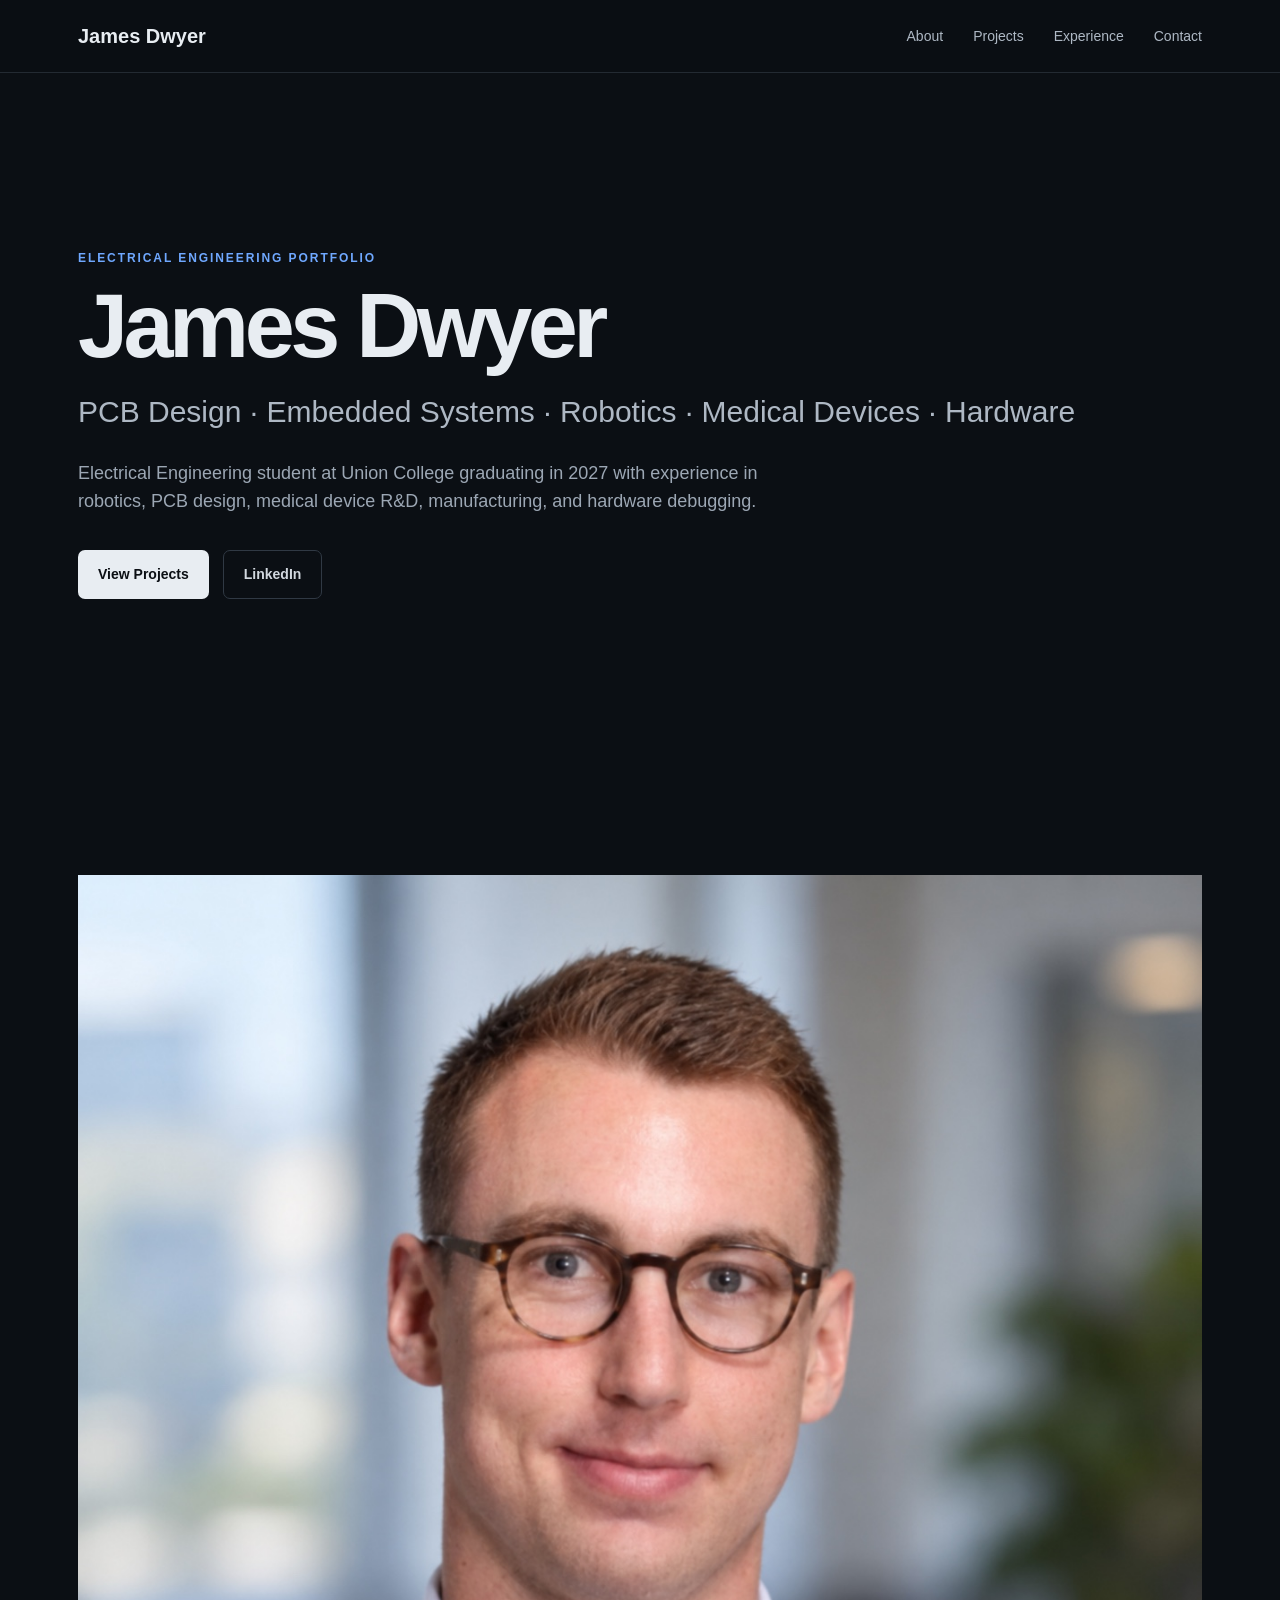
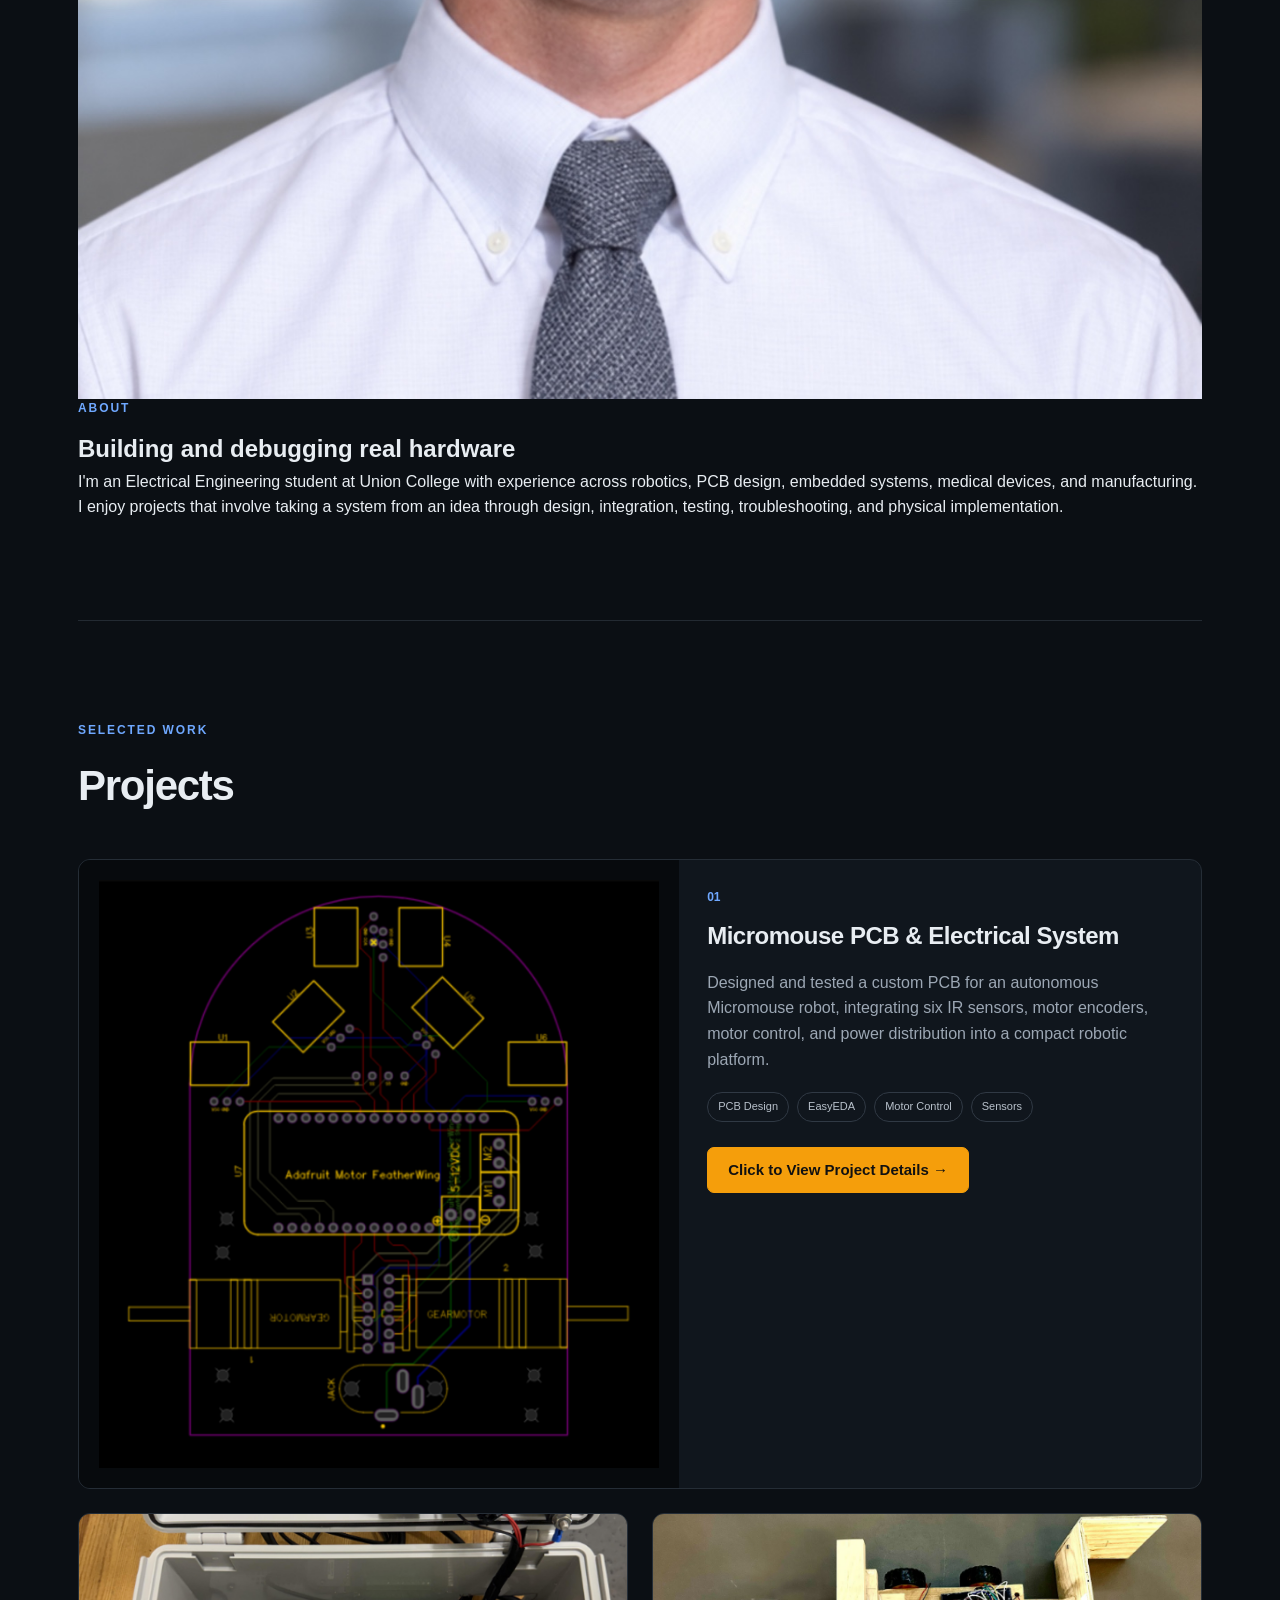
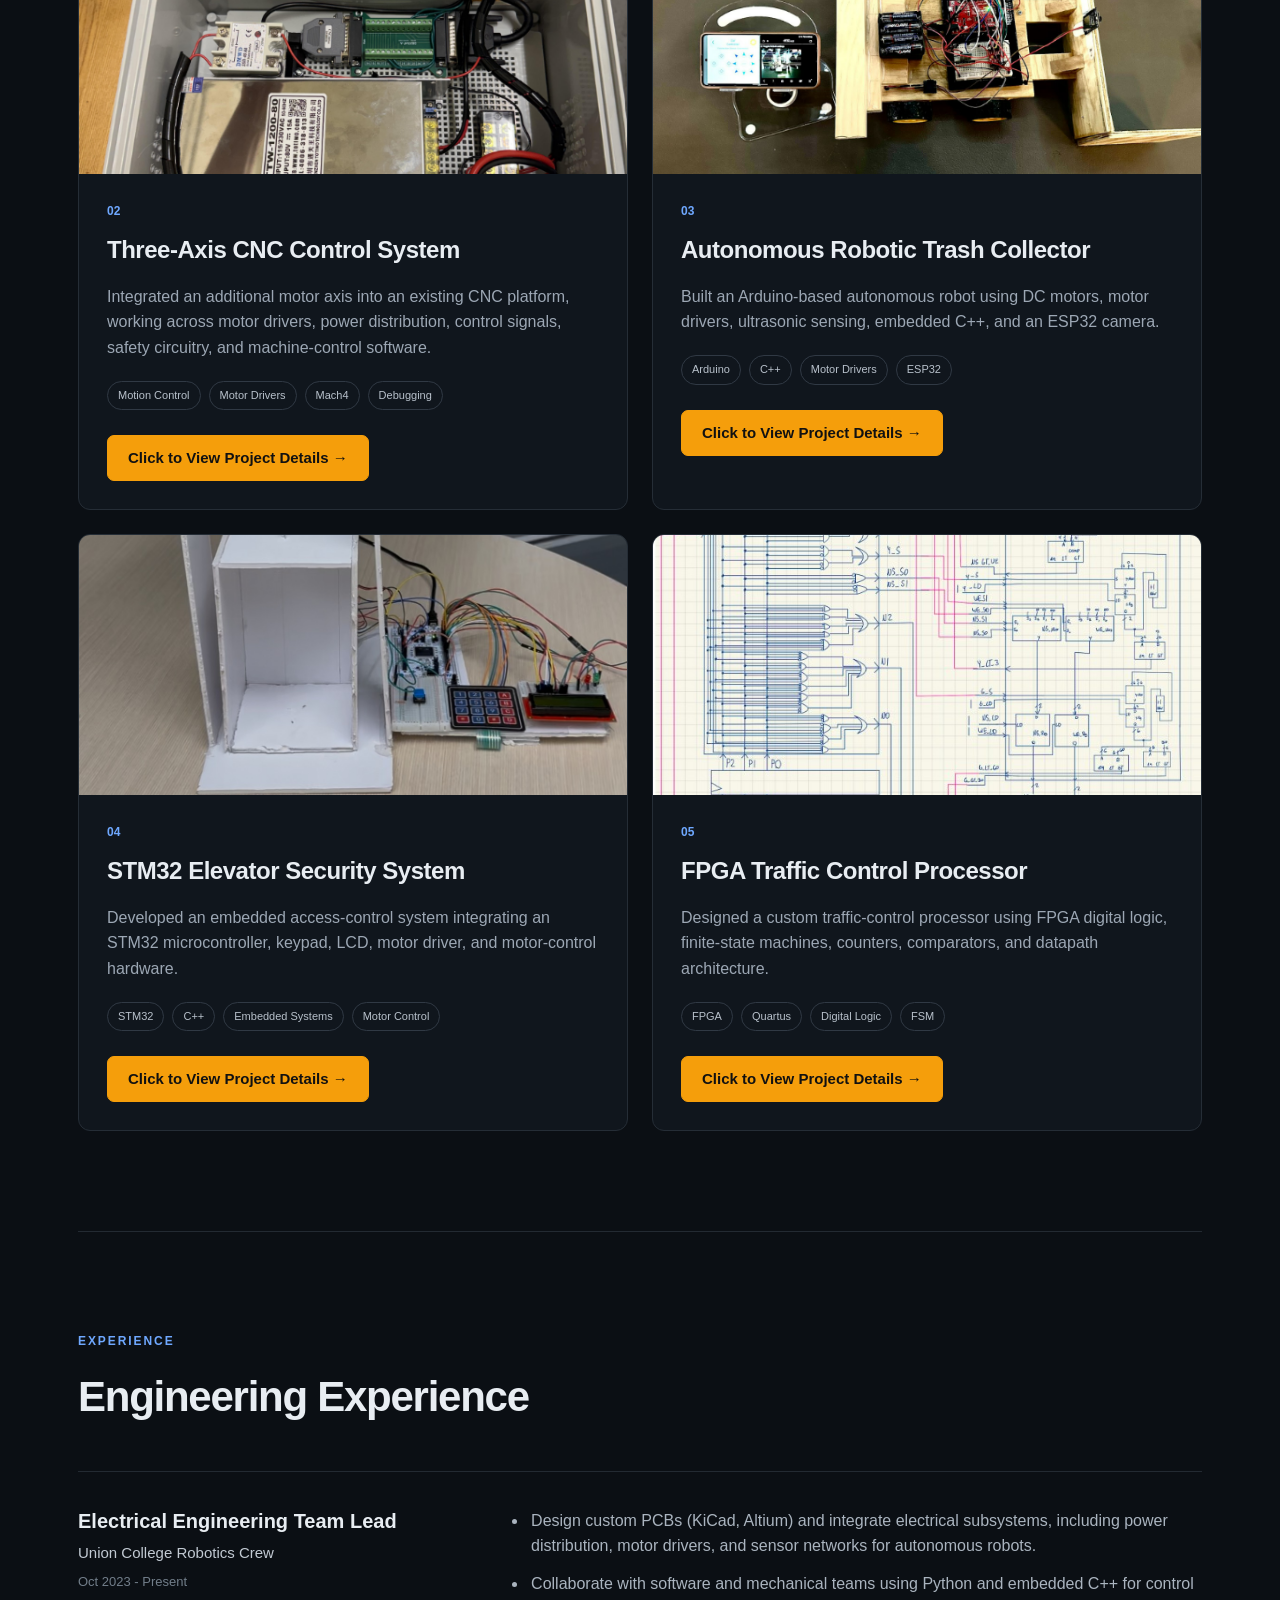
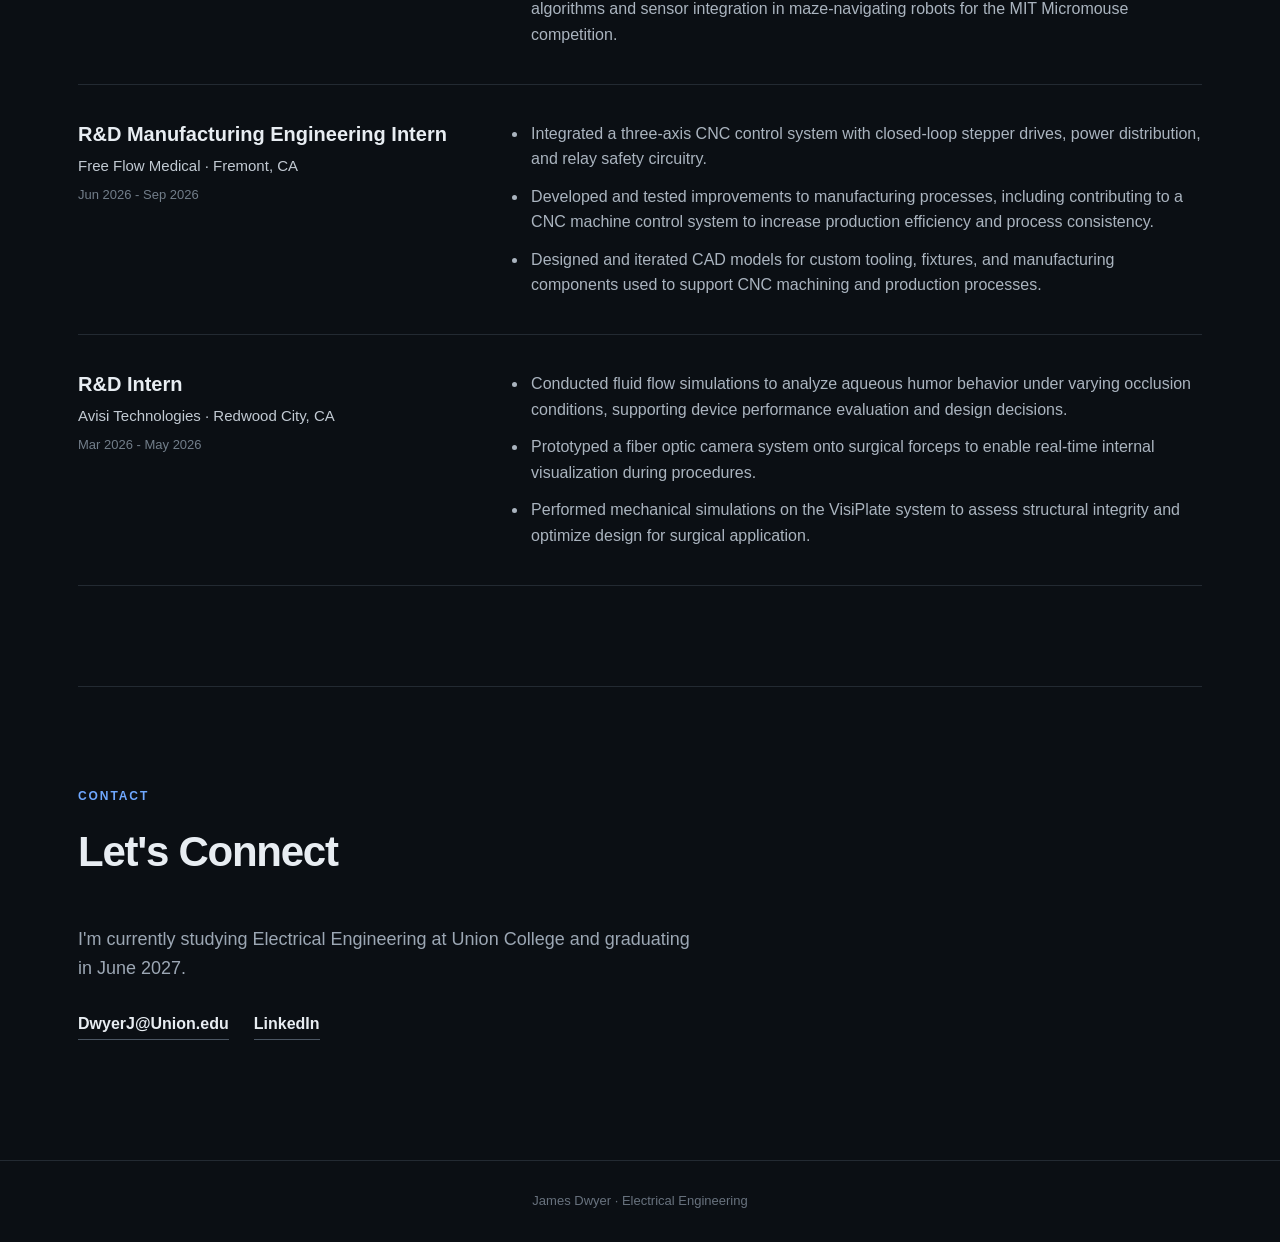
==== commit ab453ac1: "Refactor section comments in index.html Updated comments for sections in index.html to improve clari" ====
--- a/index.html
+++ b/index.html
@@ -21,6 +21,7 @@
         </a>
 
         <div class="nav-links">
+            <a href="#about">About</a>
             <a href="#projects">Projects</a>
             <a href="#experience">Experience</a>
             <a href="#contact">Contact</a>
@@ -34,7 +35,9 @@
 <main>
 
 
-    <!-- HERO -->
+    <!-- =========================
+         HERO
+    ========================== -->
 
     <section class="hero">
 
@@ -80,7 +83,57 @@
 
 
 
-    <!-- PROJECTS -->
+    <!-- =========================
+         ABOUT / HEADSHOT
+    ========================== -->
+
+    <section
+        id="about"
+        class="about-section"
+    >
+
+        <div class="about-photo-wrapper">
+
+            <img
+                src="assets/james-dwyer-headshot.jpeg"
+                alt="James Dwyer"
+                class="about-photo"
+            >
+
+        </div>
+
+
+        <div class="about-content">
+
+            <p class="section-label">
+                ABOUT
+            </p>
+
+            <h2>
+                Building and debugging real hardware
+            </h2>
+
+            <p>
+                I'm an Electrical Engineering student at Union College with
+                experience across robotics, PCB design, embedded systems,
+                medical devices, and manufacturing.
+            </p>
+
+            <p>
+                I enjoy projects that involve taking a system from an idea
+                through design, integration, testing, troubleshooting, and
+                physical implementation.
+            </p>
+
+        </div>
+
+    </section>
+
+
+
+    <!-- =========================
+         PROJECTS
+    ========================== -->
 
     <section
         id="projects"
@@ -126,10 +179,12 @@
                     </p>
 
                     <div class="tags">
+
                         <span>PCB Design</span>
                         <span>EasyEDA</span>
                         <span>Motor Control</span>
                         <span>Sensors</span>
+
                     </div>
 
                     <a
@@ -172,10 +227,12 @@
                     </p>
 
                     <div class="tags">
+
                         <span>Motion Control</span>
                         <span>Motor Drivers</span>
                         <span>Mach4</span>
                         <span>Debugging</span>
+
                     </div>
 
                     <a
@@ -217,10 +274,12 @@
                     </p>
 
                     <div class="tags">
+
                         <span>Arduino</span>
                         <span>C++</span>
                         <span>Motor Drivers</span>
                         <span>ESP32</span>
+
                     </div>
 
                     <a
@@ -264,10 +323,12 @@
                     </p>
 
                     <div class="tags">
+
                         <span>STM32</span>
                         <span>C++</span>
                         <span>Embedded Systems</span>
                         <span>Motor Control</span>
+
                     </div>
 
                     <a
@@ -311,10 +372,12 @@
                     </p>
 
                     <div class="tags">
+
                         <span>FPGA</span>
                         <span>Quartus</span>
                         <span>Digital Logic</span>
                         <span>FSM</span>
+
                     </div>
 
                     <a
@@ -337,7 +400,9 @@
 
 
 
-    <!-- EXPERIENCE -->
+    <!-- =========================
+         EXPERIENCE
+    ========================== -->
 
     <section
         id="experience"
@@ -353,7 +418,7 @@
         </h2>
 
 
-        <!-- UNION ROBOTICS -->
+        <!-- UNION COLLEGE ROBOTICS -->
 
         <div class="experience-item">
 
@@ -484,7 +549,9 @@
 
 
 
-    <!-- CONTACT -->
+    <!-- =========================
+         CONTACT
+    ========================== -->
 
     <section
         id="contact"
--- a/style.css
+++ b/style.css
@@ -47,19 +47,15 @@
     z-index: 100;
 
     background: rgba(11, 15, 20, 0.96);
-
     border-bottom: 1px solid #232a32;
 }
 
 nav {
     max-width: 1180px;
-
     margin: 0 auto;
-
     padding: 20px 28px;
 
     display: flex;
-
     justify-content: space-between;
     align-items: center;
 }
@@ -76,9 +72,7 @@
 
 .nav-links a {
     color: #aeb8c4;
-
     font-size: 14px;
-
     transition: color 0.2s ease;
 }
 
@@ -88,14 +82,12 @@
 
 
 /* =========================
-   GENERAL LAYOUT
+   GENERAL
 ========================= */
 
 main {
     max-width: 1180px;
-
     margin: 0 auto;
-
     padding: 0 28px;
 }
 
@@ -106,18 +98,15 @@
 .section-label,
 .eyebrow {
     color: #6fa8ff;
-
     font-size: 12px;
     font-weight: 700;
-
     letter-spacing: 0.16em;
-
     margin-bottom: 12px;
 }
 
 
 /* =========================
-   HOMEPAGE HERO
+   HERO
 ========================= */
 
 .hero {
@@ -125,7 +114,6 @@
 
     display: flex;
     flex-direction: column;
-
     justify-content: center;
 
     max-width: 1000px;
@@ -133,52 +121,42 @@
 
 .hero h1 {
     font-size: clamp(52px, 8vw, 90px);
-
     line-height: 1;
-
     letter-spacing: -0.05em;
-
     margin-bottom: 20px;
 }
 
 .hero h2 {
     color: #aeb8c4;
-
     font-size: clamp(20px, 3vw, 30px);
-
     font-weight: 500;
-
     line-height: 1.4;
-
     margin-bottom: 26px;
 }
 
 .hero-description {
     color: #9ca7b4;
-
     max-width: 700px;
-
     font-size: 18px;
 }
 
 .hero-buttons {
     display: flex;
-
     gap: 14px;
-
     margin-top: 34px;
 }
 
 .button {
-    display: inline-block;
+    display: inline-flex;
+    align-items: center;
+    justify-content: center;
 
     padding: 12px 20px;
 
     border-radius: 7px;
 
     font-size: 14px;
-
-    font-weight: 600;
+    font-weight: 700;
 
     transition:
         transform 0.2s ease,
@@ -193,19 +171,16 @@
 
 .button.primary:hover {
     background: #ffffff;
-
     transform: translateY(-2px);
 }
 
 .button.secondary {
     border: 1px solid #303944;
-
     color: #d2d8df;
 }
 
 .button.secondary:hover {
     border-color: #697583;
-
     background: #121820;
 }
 
@@ -218,15 +193,13 @@
 .experience-section > h2,
 .contact-section > h2 {
     font-size: 42px;
-
     letter-spacing: -0.03em;
-
     margin-bottom: 40px;
 }
 
 
 /* =========================
-   HOMEPAGE PROJECTS
+   PROJECTS
 ========================= */
 
 .projects-section {
@@ -235,9 +208,7 @@
 
 .project-grid {
     display: grid;
-
     grid-template-columns: repeat(2, 1fr);
-
     gap: 24px;
 }
 
@@ -247,7 +218,6 @@
     background: #10161d;
 
     border: 1px solid #252d36;
-
     border-radius: 12px;
 
     transition:
@@ -257,7 +227,6 @@
 
 .project-card:hover {
     transform: translateY(-4px);
-
     border-color: #46515e;
 }
 
@@ -265,25 +234,19 @@
     grid-column: 1 / -1;
 
     display: grid;
-
     grid-template-columns: 1.15fr 1fr;
 }
 
 .project-card img {
     height: 260px;
-
     object-fit: cover;
-
     background: #070a0d;
 }
 
 .project-card.featured img {
     height: 100%;
-
     min-height: 380px;
-
     object-fit: contain;
-
     padding: 20px;
 }
 
@@ -293,76 +256,63 @@
 
 .project-number {
     color: #6fa8ff;
-
     font-size: 12px;
-
     font-weight: 700;
-
     margin-bottom: 10px;
 }
 
 .project-content h3 {
     font-size: 24px;
-
     letter-spacing: -0.02em;
-
     margin-bottom: 14px;
 }
 
 .project-content > p:not(.project-number) {
     color: #9ca7b4;
-
     margin-bottom: 20px;
 }
 
 .tags {
     display: flex;
-
     flex-wrap: wrap;
-
     gap: 8px;
-
-    margin-bottom: 24px;
+    margin-bottom: 25px;
 }
 
 .tags span {
     border: 1px solid #303944;
-
     border-radius: 999px;
 
     padding: 5px 10px;
 
     color: #b8c1cb;
-
     font-size: 11px;
 }
 
 
 /* =========================
-   PROJECT BUTTONS
+   ORANGE PROJECT CTA BUTTON
 ========================= */
 
 .project-link {
     display: inline-flex;
-
     align-items: center;
     justify-content: center;
 
-    margin-top: 8px;
-
     padding: 13px 20px;
 
-    background: #6fa8ff;
-
-    border: 1px solid #6fa8ff;
-
-    border-radius: 8px;
-
-    color: #0b0f14;
+    background: #f59e0b;
+    color: #111111;
+
+    border: 1px solid #f59e0b;
+    border-radius: 7px;
 
     font-size: 15px;
-
-    font-weight: 700;
+    font-weight: 800;
+
+    line-height: 1.2;
+
+    cursor: pointer;
 
     transition:
         background 0.2s ease,
@@ -372,24 +322,13 @@
 }
 
 .project-link:hover {
-    background: #8bb9ff;
-
-    border-color: #8bb9ff;
-
-    color: #0b0f14;
+    background: #fbbf24;
+    border-color: #fbbf24;
+    color: #111111;
 
     transform: translateY(-2px);
 
-    box-shadow: 0 7px 20px rgba(111, 168, 255, 0.20);
-}
-
-
-/* Slightly larger CTA for featured Micromouse project */
-
-.project-card.featured .project-link {
-    padding: 14px 22px;
-
-    font-size: 16px;
+    box-shadow: 0 7px 20px rgba(245, 158, 11, 0.25);
 }
 
 
@@ -403,9 +342,7 @@
 
 .experience-item {
     display: grid;
-
     grid-template-columns: 0.8fr 1.5fr;
-
     gap: 60px;
 
     padding: 36px 0;
@@ -419,35 +356,28 @@
 
 .experience-left h3 {
     font-size: 20px;
-
     line-height: 1.35;
-
     margin-bottom: 6px;
 }
 
 .experience-company {
     color: #c2cad3;
-
     font-size: 15px;
-
     margin-bottom: 7px;
 }
 
 .experience-date {
     color: #727e8a;
-
     font-size: 13px;
 }
 
 .experience-bullets {
     color: #aab4bf;
-
     padding-left: 20px;
 }
 
 .experience-bullets li {
     margin-bottom: 12px;
-
     padding-left: 3px;
 }
 
@@ -462,31 +392,24 @@
 
 .contact-section {
     border-top: 1px solid #232a32;
-
     padding-bottom: 120px;
 }
 
 .contact-section > p:not(.section-label) {
     color: #9ca7b4;
-
     max-width: 620px;
-
     font-size: 18px;
 }
 
 .contact-links {
     display: flex;
-
     gap: 25px;
-
     margin-top: 28px;
 }
 
 .contact-links a {
     padding-bottom: 3px;
-
     border-bottom: 1px solid #4b5663;
-
     font-weight: 600;
 }
 
@@ -501,13 +424,10 @@
 
 footer {
     padding: 30px 28px;
-
     border-top: 1px solid #232a32;
 
     color: #68727e;
-
     font-size: 13px;
-
     text-align: center;
 }
 
@@ -518,28 +438,19 @@
 
 .project-page {
     max-width: 1180px;
-
     margin: 0 auto;
-
     padding: 0 28px;
 }
-
-
-/* PROJECT HERO */
 
 .project-hero {
     padding: 90px 0 65px;
-
     max-width: 930px;
 }
 
 .back-link {
     display: inline-block;
-
     color: #7f8b98;
-
     font-size: 13px;
-
     margin-bottom: 50px;
 }
 
@@ -549,48 +460,37 @@
 
 .project-hero h1 {
     font-size: clamp(48px, 7vw, 78px);
-
     line-height: 1.05;
-
     letter-spacing: -0.045em;
-
     margin-bottom: 25px;
 }
 
 .project-hero-description {
     max-width: 780px;
-
     color: #a6b0bb;
-
     font-size: 20px;
-
     line-height: 1.65;
 }
 
 .project-tags {
     display: flex;
-
     flex-wrap: wrap;
-
     gap: 8px;
-
     margin-top: 30px;
 }
 
 .project-tags span {
     border: 1px solid #303944;
-
     border-radius: 999px;
 
     padding: 6px 12px;
 
     font-size: 12px;
-
     color: #b8c1cb;
 }
 
 
-/* LARGE PROJECT IMAGE */
+/* PROJECT IMAGES */
 
 .project-feature-image {
     padding: 0 0 100px;
@@ -601,21 +501,17 @@
     background: #080c10;
 
     border: 1px solid #242c35;
-
     border-radius: 12px;
 
     padding: 30px;
 
     max-height: 720px;
-
     object-fit: contain;
 }
 
 .image-caption {
     margin-top: 12px;
-
     color: #687583;
-
     font-size: 12px;
 }
 
@@ -624,29 +520,23 @@
 
 .project-detail-section {
     border-top: 1px solid #232a32;
-
     padding: 90px 0;
 }
 
 .project-section-grid {
     display: grid;
-
     grid-template-columns: 0.85fr 1.35fr;
-
     gap: 80px;
 }
 
 .project-section-grid h2 {
     font-size: 34px;
-
     line-height: 1.2;
-
     letter-spacing: -0.03em;
 }
 
 .project-section-copy {
     color: #a6b0bb;
-
     font-size: 17px;
 }
 
@@ -659,49 +549,38 @@
 }
 
 
-/* PROCESS CARDS */
+/* PROCESS */
 
 .process-title {
     max-width: 650px;
-
     margin-bottom: 40px;
 
     font-size: 34px;
-
     letter-spacing: -0.03em;
 }
 
 .process-grid {
     display: grid;
-
     grid-template-columns: repeat(2, 1fr);
-
     gap: 18px;
 }
 
 .process-card {
     border: 1px solid #252d36;
-
     background: #10161d;
-
     border-radius: 10px;
-
     padding: 26px;
 }
 
 .process-number {
     color: #6fa8ff;
-
     font-size: 11px;
-
     font-weight: 700;
-
     margin-bottom: 12px;
 }
 
 .process-card h3 {
     font-size: 19px;
-
     margin-bottom: 10px;
 }
 
@@ -710,23 +589,20 @@
 }
 
 
-/* ITERATION */
+/* ITERATIONS */
 
 .iteration-flow {
     display: grid;
-
     grid-template-columns: 1fr auto 1fr auto 1fr;
 
     align-items: center;
 
     gap: 18px;
-
     margin-top: 60px;
 }
 
 .iteration-flow > div:not(.iteration-arrow) {
     border: 1px solid #252d36;
-
     border-radius: 10px;
 
     padding: 24px;
@@ -738,9 +614,7 @@
     display: block;
 
     color: #6fa8ff;
-
     font-size: 11px;
-
     font-weight: 700;
 
     margin-bottom: 10px;
@@ -748,19 +622,16 @@
 
 .iteration-flow strong {
     display: block;
-
     margin-bottom: 10px;
 }
 
 .iteration-flow p {
     color: #8f9aa6;
-
     font-size: 14px;
 }
 
 .iteration-arrow {
     color: #586574;
-
     font-size: 24px;
 }
 
@@ -769,15 +640,12 @@
 
 .validation-grid {
     display: grid;
-
     grid-template-columns: repeat(2, 1fr);
-
     gap: 18px;
 }
 
 .validation-item {
     border-top: 1px solid #303944;
-
     padding-top: 22px;
 }
 
@@ -801,15 +669,12 @@
 
 .next-project-section {
     border-top: 1px solid #232a32;
-
     padding: 75px 0 110px;
 }
 
 .next-project-section h2 {
     font-size: clamp(28px, 5vw, 50px);
-
     letter-spacing: -0.03em;
-
     transition: color 0.2s ease;
 }
 
@@ -840,9 +705,6 @@
         padding: 70px 0;
     }
 
-
-    /* HOMEPAGE */
-
     .hero {
         min-height: 72vh;
     }
@@ -857,20 +719,17 @@
 
     .project-card.featured {
         grid-column: auto;
-
         display: block;
     }
 
     .project-card.featured img,
     .project-card img {
         height: 250px;
-
         min-height: 0;
     }
 
     .experience-item {
         grid-template-columns: 1fr;
-
         gap: 22px;
     }
 
@@ -880,9 +739,6 @@
         font-size: 34px;
     }
 
-
-    /* PROJECT PAGES */
-
     .project-page {
         padding: 0 20px;
     }
@@ -893,7 +749,6 @@
 
     .project-section-grid {
         grid-template-columns: 1fr;
-
         gap: 28px;
     }
 
@@ -908,7 +763,6 @@
 
     .iteration-arrow {
         transform: rotate(90deg);
-
         text-align: center;
     }
 
@@ -916,7 +770,6 @@
     .project-wide-image img {
         padding: 15px;
     }
-
 }
 
 
@@ -952,26 +805,17 @@
 
     .project-link {
         width: 100%;
-
-        padding: 13px 16px;
-    }
-
-    .project-card.featured .project-link {
-        font-size: 15px;
-
-        padding: 13px 16px;
+        padding: 13px 14px;
+        text-align: center;
     }
 
     .contact-links {
         flex-direction: column;
-
         align-items: flex-start;
-
         gap: 14px;
     }
 
     .project-hero-description {
         font-size: 17px;
     }
-
-}
+}
